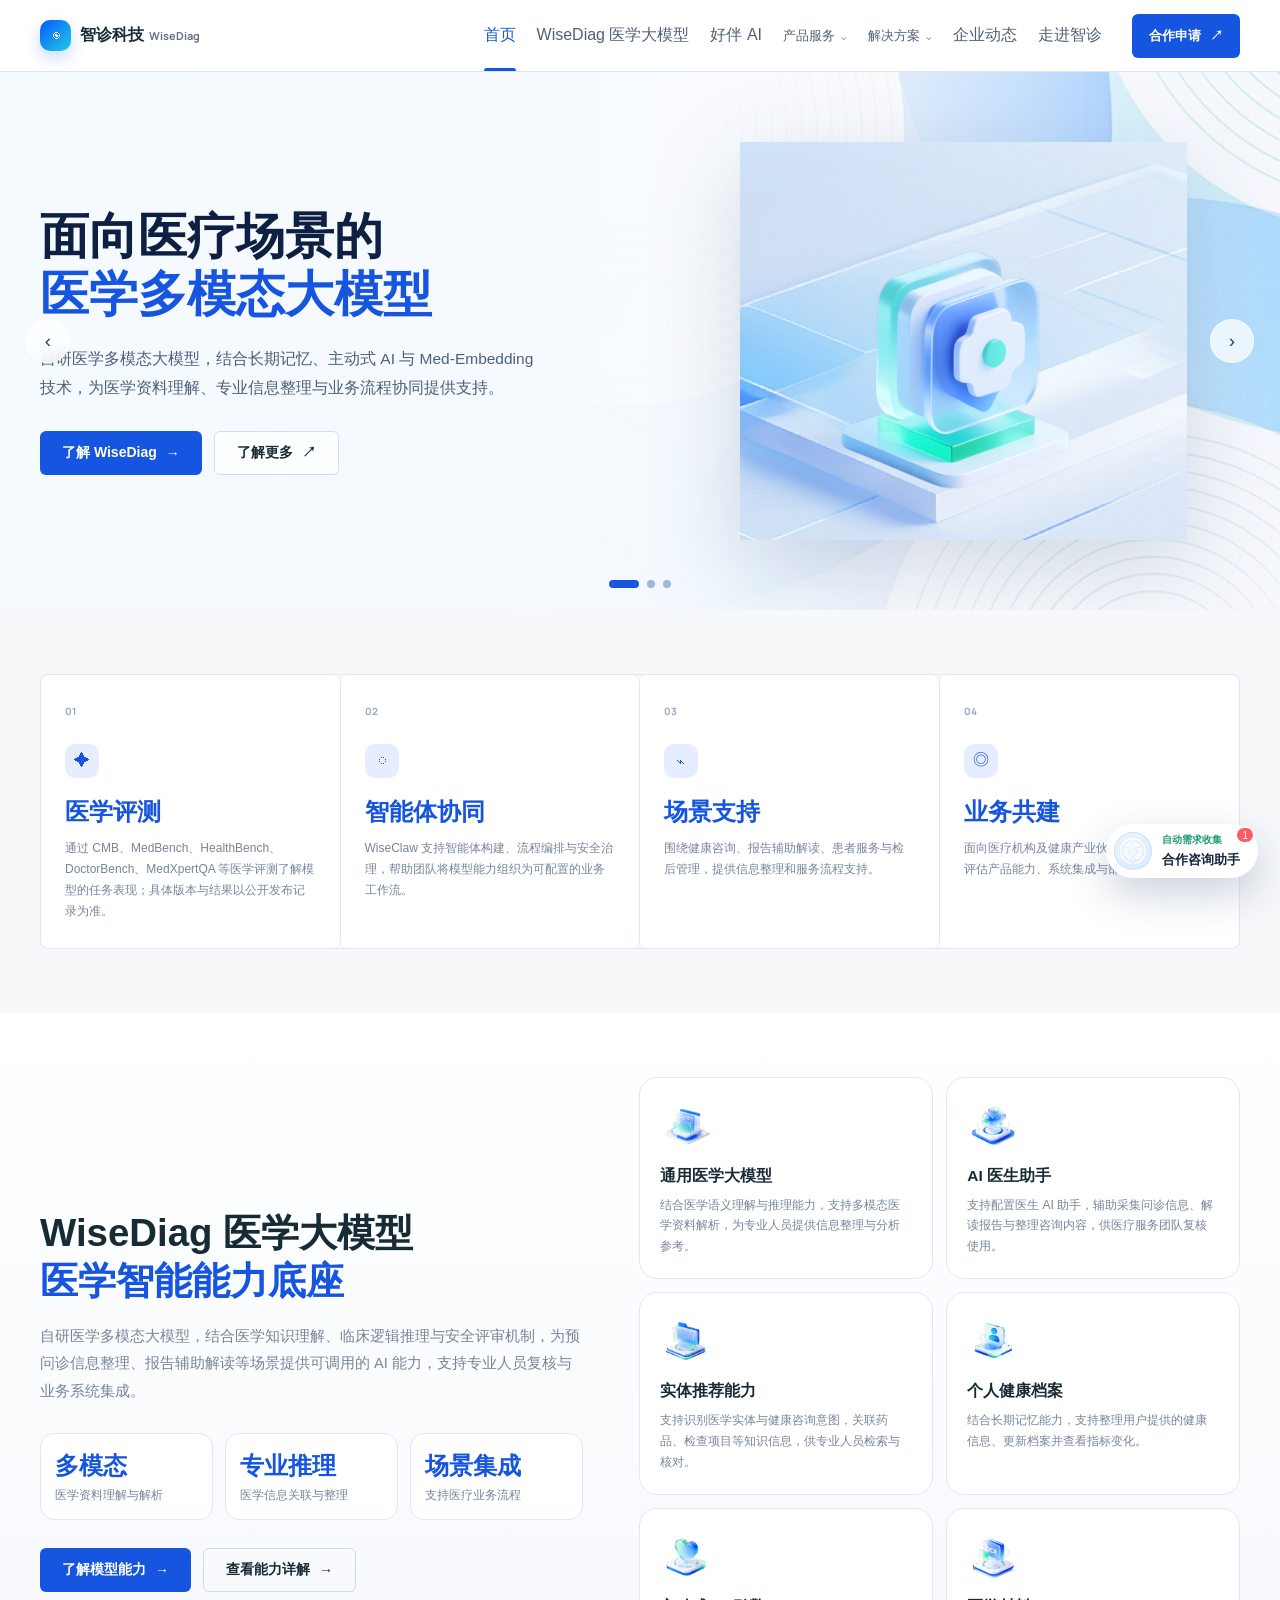
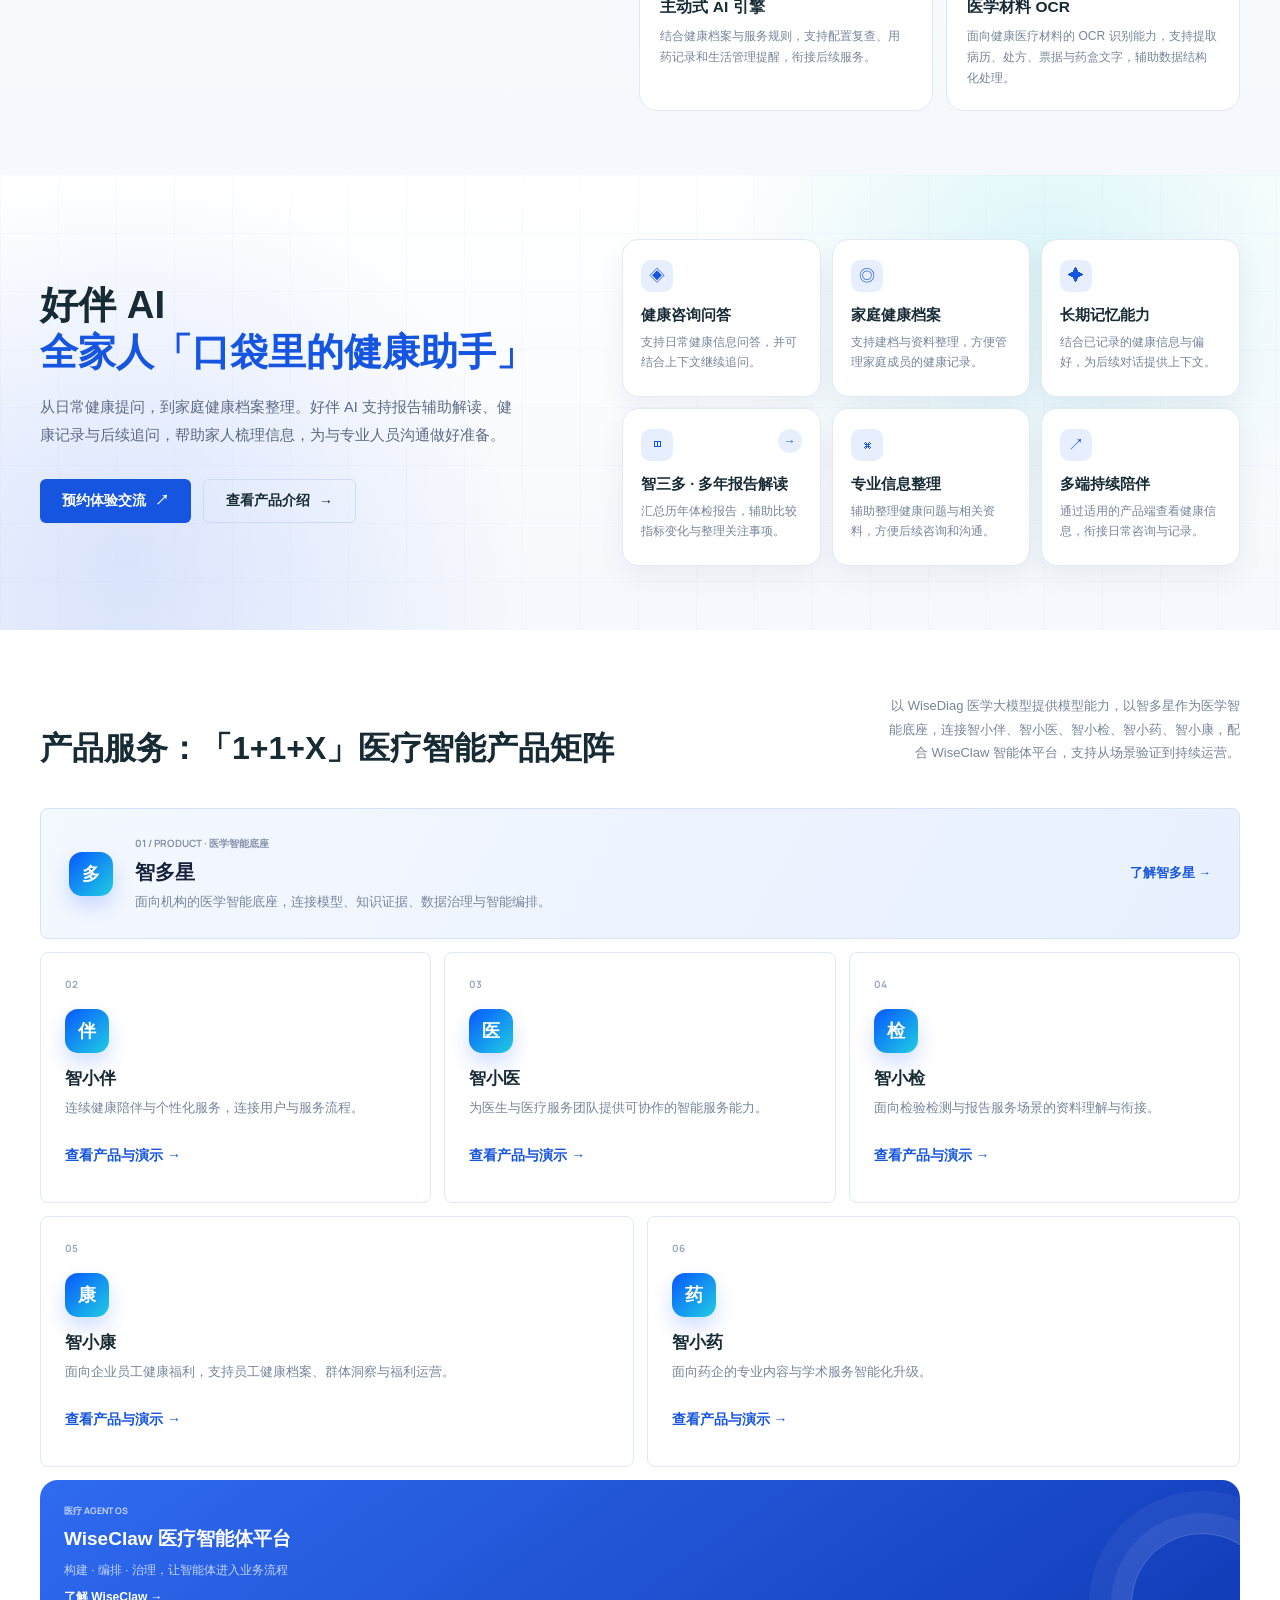
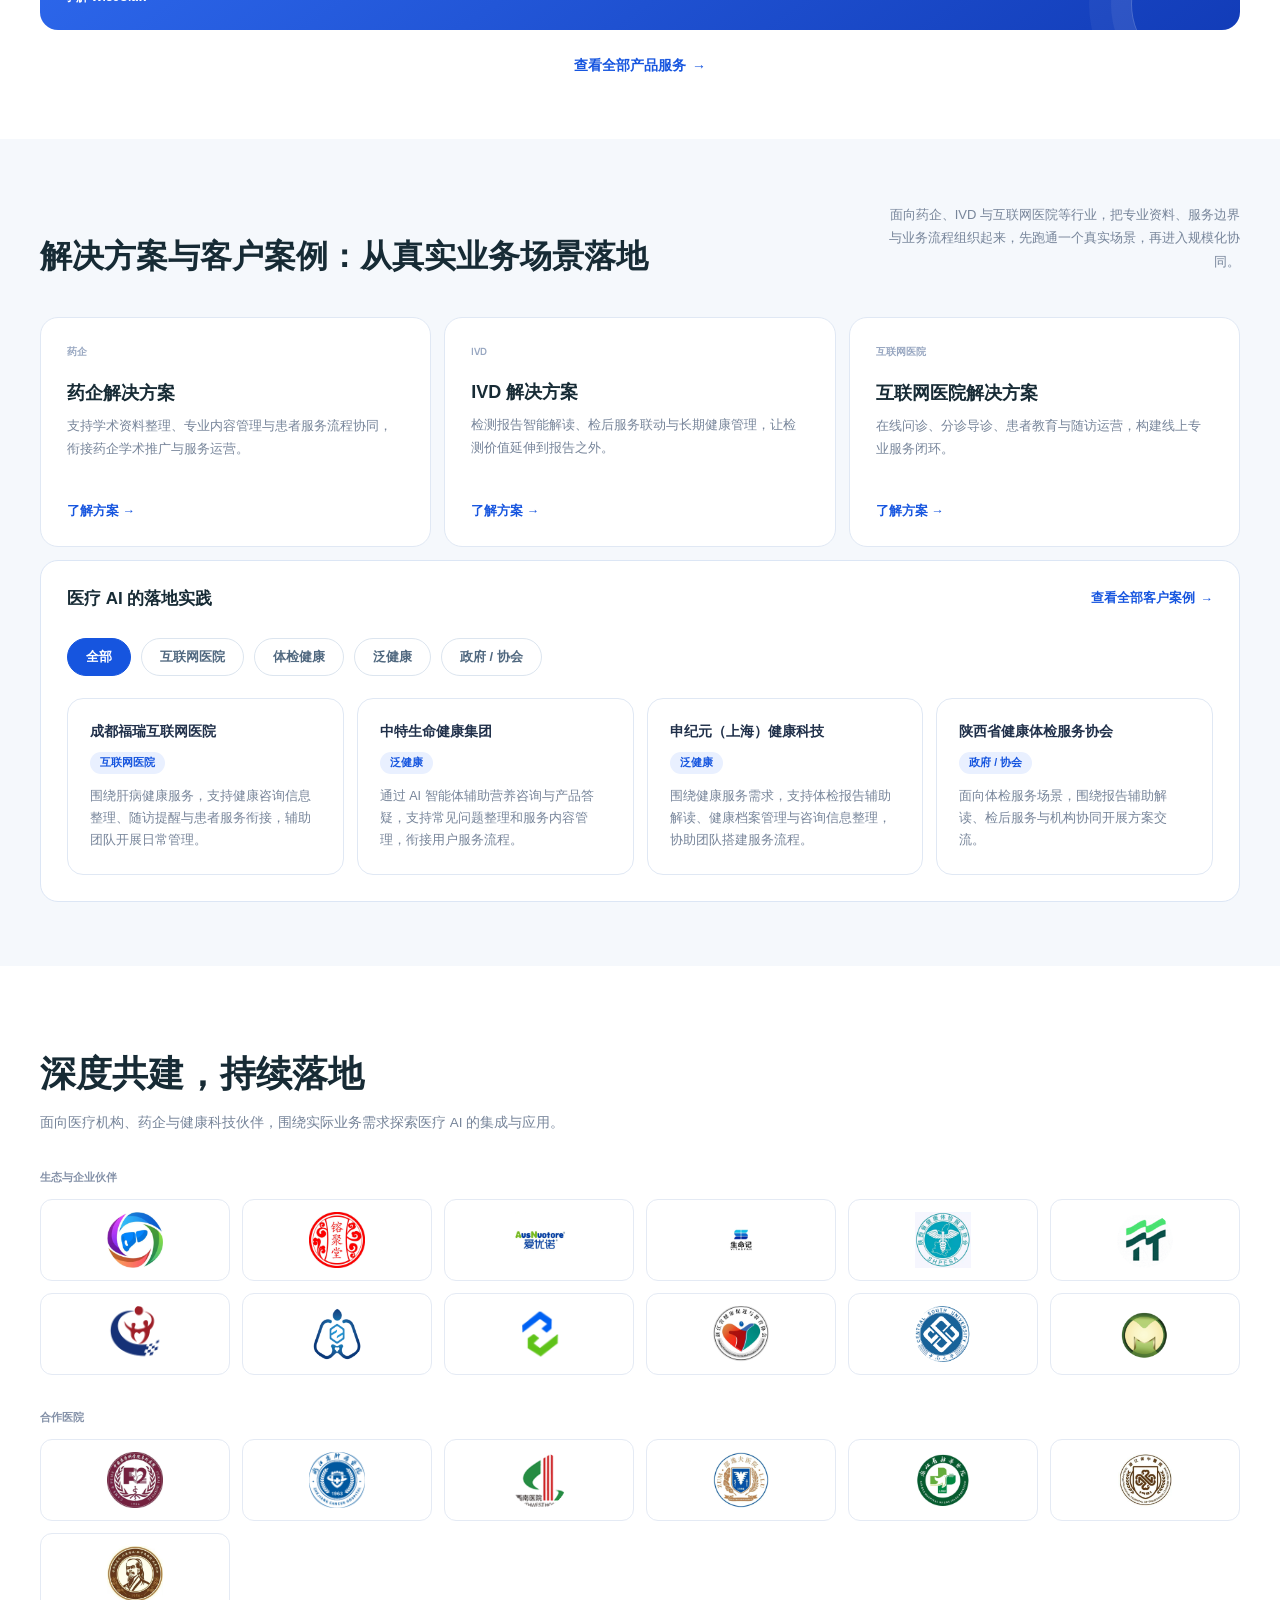
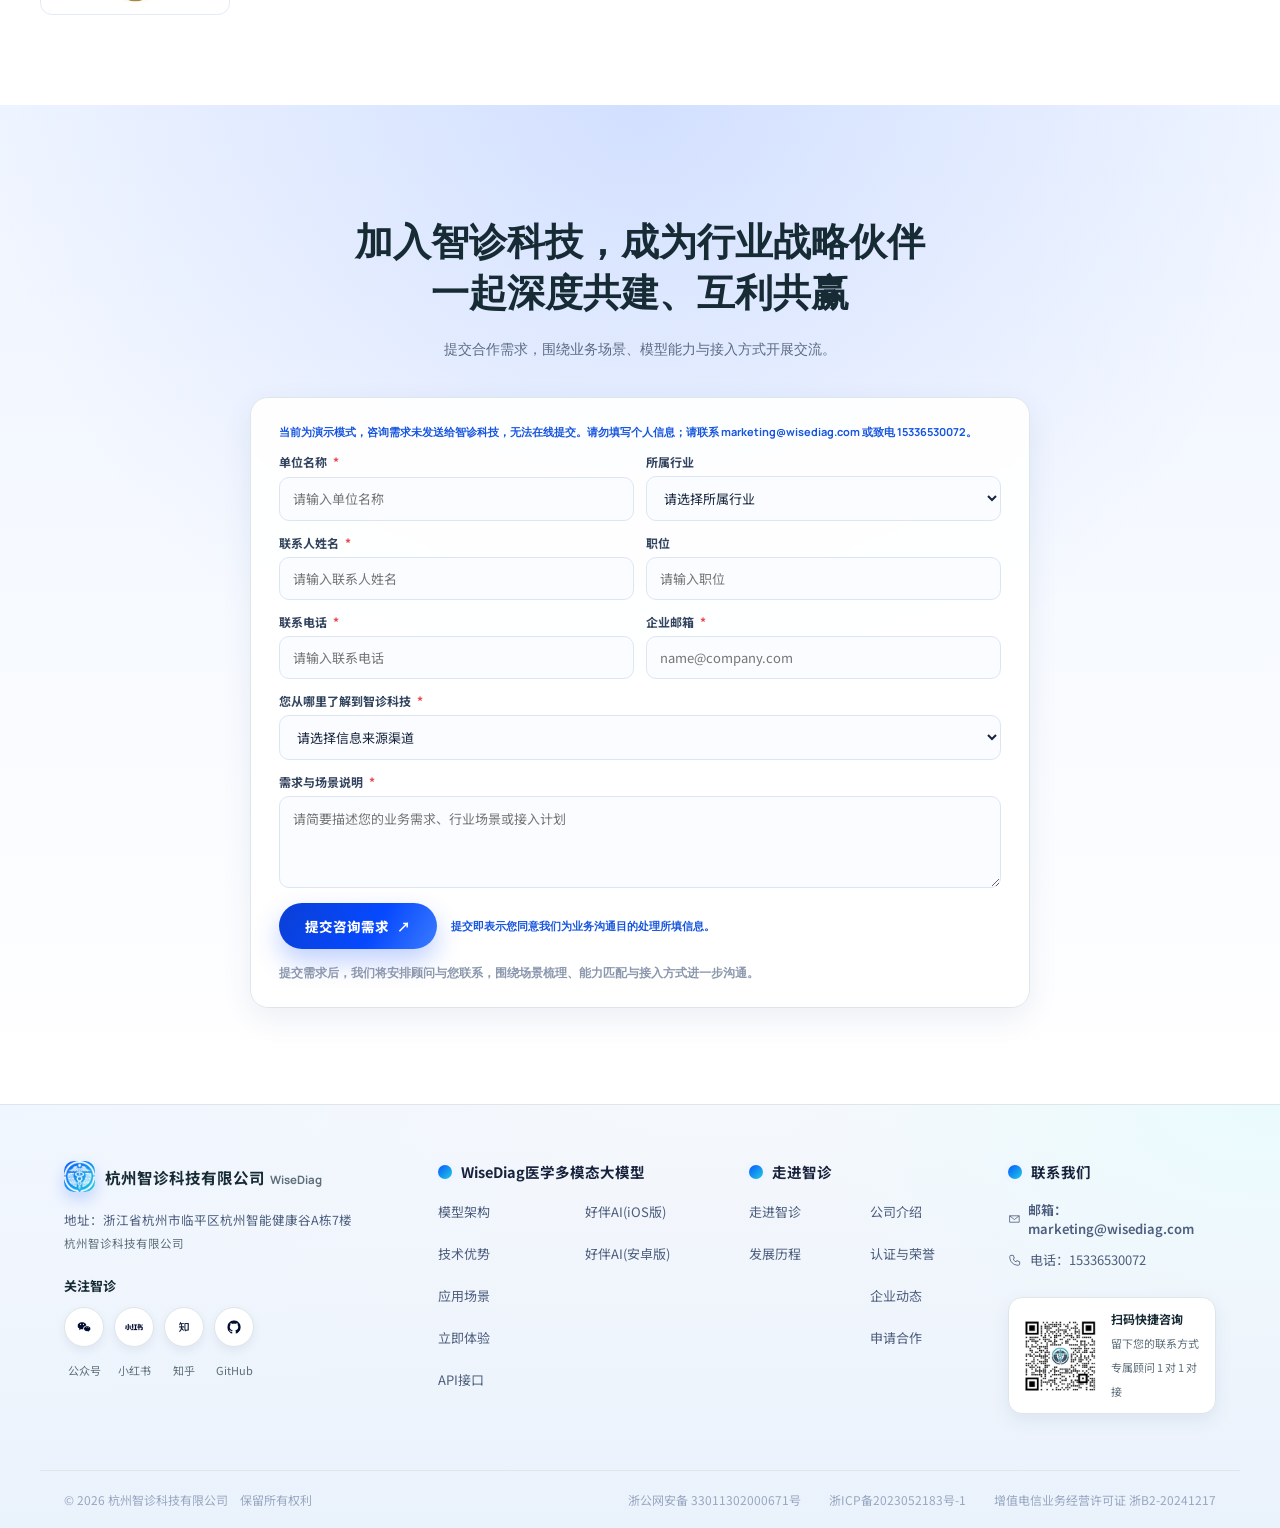
==== index.html @ 36752229 "智诊科技官网 · 菜单调整版 v2026.10.09" ====
<!DOCTYPE html>
<html lang="zh-CN" data-page-node-id="59DMaiJceOud6dFv0tfKWf" data-dm-ref="1" style=""><head data-page-node-id="9yo2tUqRzxB4OODL77stn8">
  <meta charset="utf-8" data-page-node-id="SChLghLE4v9BeB5cnimWhn">
  <meta name="viewport" content="width=device-width, initial-scale=1" data-page-node-id="kDRIF59fkTn36e5nS1JLAi">
  <link rel="icon" href="assets/footer/logo-wisediag.png" data-page-node-id="CQkNO2of1dbhZBPS3F8ZDU">
  <meta name="description" content="智诊科技 WiseDiag 以自研医学大模型为底座，提供好伴 AI、智多星、智小伴、智小医、智小检、智小药、智小康及 WiseClaw Agent OS，支持医疗机构、药企、检测与企业员工健康福利等场景。" data-page-node-id="Op0a42i69BieuGGFV7GpfP">
  <title>智诊科技 WiseDiag｜医疗 AI 服务生态</title>
  <link rel="preconnect" href="https://fonts.googleapis.com" data-page-node-id="vsTx9jmyplKLz7W5Rt0FLW">
  <link rel="preconnect" href="https://fonts.gstatic.com" crossorigin="" data-page-node-id="FLBfiiJ34bqfsF4Z3eehZq">
  <link href="https://fonts.googleapis.com/css2?family=Manrope:wght@500;600;700;800&amp;family=Noto+Sans+SC:wght@400;500;600;700;800&amp;display=swap" rel="stylesheet" data-page-node-id="rlCDm4pAmLq3PzCPtNqBk5">
  <link rel="stylesheet" href="styles.css" data-page-node-id="KUFYh85Fl1LzmVANL1f9wA">
  <link rel="stylesheet" href="home-hero.css" data-page-node-id="dbklCx5cS2kKevx1LREVrQ">
  <link rel="stylesheet" href="lead-form.css" data-page-node-id="FzH7l5GuFyAPiyKkPSCDhZ">
  <link rel="stylesheet" href="ai-advisor.css">
<style id="__dm_no_drag_style__">* { -webkit-user-drag: none !important; }</style><style id="__dm_bindable_badge_style__">[data-sp-bindable="database"]{outline:1px dashed #0088ff;outline-offset:2px;border-radius:4px;}[data-sp-bindable="database"] *{pointer-events:none !important;transition:none !important;animation:none !important;}[data-sp-bindable="database"]{transition:none !important;animation:none !important;}</style><link rel="stylesheet" href="refresh.css">
</head>
<body data-page-node-id="lkC8HHOb6mrbRKtqrtpyM4" style="position: relative;">
  <header class="site-header" data-page-node-id="UDwbLruDF1TtLgYsWe2Fkb">
    <nav class="shell nav" aria-label="主导航" data-page-node-id="jNsAsrAqSg02c5DIWxRWvA">
      <a class="brand" href="index.html" aria-label="智诊科技首页" data-page-node-id="H2AMaS5yA6opTtkl6LTiK5"><span class="brand-mark" data-page-node-id="BbjAojBWBp2BlsffDYF5DE">◉</span><span data-page-node-id="zHeCIKRVJIV7VD7JmhRsh2"><b data-page-node-id="bLAEqmmnPf5Jhy2FZBNwcj">智诊科技</b><small data-page-node-id="LwqDUhH2nfRVrLlCKnFSaP">WiseDiag</small></span></a>
      <button class="mobile-menu" type="button" aria-label="打开导航" data-page-node-id="woFaiRNTe2xxY7NAGaFHiw">☰</button>
      <div class="nav-links" data-page-node-id="0JsmTucZrgyiIr6QwwBiIC">
        <a class="active" href="index.html" data-page-node-id="Gl509eKry9uQpHrM7F5p8o">首页</a><a href="wisediag-model.html" data-page-node-id="tjt6I9M4dNfJEC23yz9llt">WiseDiag 医学大模型</a><a href="haoban-ai.html" data-page-node-id="LF7lRZQ38OXJ3DMnbkTCKZ">好伴 AI</a>
        <div class="products-menu" data-page-node-id="PZCsbcgexHW3UTSSm8y2rH">
          <button class="nav-trigger" type="button" aria-haspopup="true" data-page-node-id="lnmObMiFkKrHOBao9NEX1T">产品服务 <span data-page-node-id="GMdOm3b2wcDHzezjpZSJaI">⌄</span></button>
          <div class="mega-menu svc-panel" data-page-node-id="D8Lj5X5FlW75cqafTrJPGX">
            <div class="svc-head" data-page-node-id="FRKrRv7TqZTlqtHJibS86O"><div data-page-node-id="DWPfXbfWRhIVsCEjvGBdHm"><strong data-page-node-id="EWnF2GnMDvyu9KC1oEuHXL">产品服务</strong></div><p data-page-node-id="MlovrNULNoEu8sNDfF9Uck">智多星提供共享底座，支撑智小伴、智小医、智小检、智小药、智小康五个应用产品；WiseClaw 提供智能体平台能力，点击查看对应页面。</p></div>
            <div class="svc-grid" data-page-node-id="mLIFl55TuHA0nEkDEj1ym7">
              
              <a class="svc-card" href="product-services.html#care" data-page-node-id="Z7ItW1aQN4GrFSlBrLluZ6"><i data-page-node-id="8e0Je1oXYtpvsA4kq6qcMp">CARE</i><span class="svc-t" data-page-node-id="PCQ3n5iZFmtl8OknLNC1P9"><b data-page-node-id="uUSXraZan2Fxz3rmpidDGJ">智小伴</b><small data-page-node-id="06emQnYcNe8mRWCKpPXs18">Wise Care</small></span><em data-page-node-id="nvB5mDnZVVjN2Z4TJKw1j6"><span>医院</span><span>互联网医院</span><span>慢病管理中心</span><span>康养机构</span></em></a>
              <a class="svc-card" href="product-services.html#clinical" data-page-node-id="jqRWj1q9rh0USQRXUoH90C"><i data-page-node-id="Fbi14Q1yj2arYyrbrCCYg6">CLIN</i><span class="svc-t" data-page-node-id="LdDZlFMdZeyngA9SbDGGRW"><b data-page-node-id="qvzHL1tL4kBHVypuGSQGDs">智小医</b><small data-page-node-id="xtMDILIRoCr35dGcj2Fl8a">Wise Clinical</small></span><em data-page-node-id="RCxlMDgB8ahoFv8ddNZ13W"><span>公立医院</span><span>互联网医院</span><span>县域医共体</span><span>私立医疗</span></em></a>
              <a class="svc-card" href="product-services.html#diagnostics" data-page-node-id="d5LZS7wk82B5tEOKkHAGgI"><i data-page-node-id="VLpIZoW0P0kCWCoiX1ER2A">DX</i><span class="svc-t" data-page-node-id="lG0MKdajV8zOLVIAy0DMIC"><b data-page-node-id="K0NMPFs42havUgk9c7Idjr">智小检</b><small data-page-node-id="FDHSNYPe8uVlfSHgjeLl36">Wise Diagnostics</small></span><em data-page-node-id="mMCExs4TcdNd6m1zZH49yP"><span>IVD 与检验</span><span>体检中心</span><span>医院检验科</span><span>第三方医检</span></em></a>
              <a class="svc-card span-half" href="product-services.html#pharma" data-page-node-id="05oxXJCBMmGF1Cwht7Xja1"><i data-page-node-id="DzQPcAiydtSTR4DLwxUZb9">RX</i><span class="svc-t" data-page-node-id="92LKBWIsWr7CJsOGXiZDNB"><b data-page-node-id="KjniBkDBAeLxDHFLFddDiI">智小药</b><small data-page-node-id="cLih7aS973qCeLQkrr9qlO">Wise Pharma</small></span><em data-page-node-id="lBFHjAsCXJNM694cYW2tKE"><span>药企</span><span>医疗器械</span><span>医药流通</span><span>临床研究</span></em></a>
              <a class="svc-card span-half" href="product-services.html#workforce" data-page-node-id="QYqadIUcfgtz4tVASGKkWL"><i data-page-node-id="XGsDeIp4eoDuG82TkGgasP">WF</i><span class="svc-t" data-page-node-id="Ex2UAzpW1g9CHXrsJZgxap"><b data-page-node-id="vnBWVbhKWT2AHPtnz26bKe">智小康</b><small data-page-node-id="oDlnoClIzOxtOnvhwbnGKD">Wise Workforce</small></span><em data-page-node-id="OCCqvOfnyzH6bBPfvahK8F"><span>大型企业</span><span>健康险</span><span>体检中心</span><span>职业健康</span></em></a>
              <a class="svc-card wide" href="product-services.html#wiseclaw" data-page-node-id="DE6I82HSfvfCZn52jm0jcv"><i data-page-node-id="7FBdsxa9IrqTnWs6t33Ka6">CLAW</i><span class="svc-t" data-page-node-id="cuNdhrPH7fTnJ3I85MtGoe"><b data-page-node-id="TBnVG0vZGK0Av3wWFVODv3">WiseClaw</b><small data-page-node-id="QXj1sTKxfYrB0rxbCB75B8">Agent OS</small></span><em data-page-node-id="Rr4brlHcD8OD7RuOjiAAzH"><span data-page-node-id="oaukIdxzCMVkdKCXCWC9T8">智能体构建</span><span data-page-node-id="tBWbzmspVbwoXtTrGH4uGo">流程编排</span><span data-page-node-id="UPLBhP9NVNfDhj7JGN4oDT">安全治理</span><span data-page-node-id="Qznln7FPrRjRHlvLVsRJz9">快速接入</span></em></a>
<a class="svc-card wide" href="product-services.html#foundation" data-page-node-id="A3XNLdVDc4v53gITKXcAQM"><i data-page-node-id="OIT7cGmA1zByd5mPcDIZwX">BASE</i><span class="svc-t" data-page-node-id="VgC2EFj4aY40GwT5jblN3q"><b data-page-node-id="bi2Ov2O0A6xjlhlsjy1rpF">智多星</b><small data-page-node-id="O8zzs4Cg05ntsrvbha6n93">Wise Foundation</small></span><em data-page-node-id="6H4jH2ptGrpvaWRBkEuL2E"><span data-page-node-id="lXPZkuRd1lOptzdDgkMKde">医学智能底座</span><span data-page-node-id="kYE3983PjM3kgNJOWwZ8pm">知识证据</span><span data-page-node-id="FEpwh78FzBovQe4fEhhMAS">数据治理</span><span data-page-node-id="tsv2XL0CfmYR3XtGdTuijI">智能编排</span></em></a>
              
            </div>
          </div>
        </div>
        <div class="products-menu solutions-menu" data-page-node-id="5gB3z60irHtTsJc2AuCqtV">
          <button class="nav-trigger" type="button" aria-haspopup="true" data-page-node-id="uMrKVWyE7dfocYfw0plCDK">解决方案 <span data-page-node-id="gP4iS0yFe8lGLlHPy8WDqF">⌄</span></button>
          <div class="mega-menu solution-mega" data-page-node-id="MmKGCzYmfpiZBDhr5EFa1S">
            <div class="mega-intro" data-page-node-id="FAgkX69iwFiWIRm3EPapAf"><div data-page-node-id="1VMgyDuJy0HZxcbIaa5lt2"><span data-page-node-id="IJhRPPUQKEhgfi8kQuhWze">行业解决方案</span><strong data-page-node-id="QPuV6cW0kmFkzW6hCc8zSY">解决方案</strong></div><p data-page-node-id="DGl8xIOV7dXclmxFIGG5ee">让医疗 AI 能力融入真实业务流程。</p></div>
            <div class="mega-body solution-body" data-page-node-id="kV4srJ4QM0VBIDEnyitBw6">
              <section class="product-matrix" data-page-node-id="D2bPhwhCp63rdGHsqTXNQk">
                <p data-page-node-id="igNdGisjvNG5QSc8YNxO28">行业解决方案</p>
                <div class="product-grid solution-grid" data-page-node-id="QifwelUvtzRzt41uYqGDEa">
                  <a href="solution-pharma.html" data-page-node-id="BP6BlWwITdgk3WQTVgJBMH"><b data-page-node-id="WvzVjD45AlLbzM2AWen2Jv">药企</b><small data-page-node-id="npACB5NPRGpe0kousdDRLy">学术推广 · 患者管理 · 临床研究</small></a>
                  <a href="solution-ivd.html" data-page-node-id="9CbEvjFxQS2pnX4xBj0Abz"><b data-page-node-id="fDaBFj18HkDSFuTNGudBgG">IVD 体外诊断</b><small data-page-node-id="QjAgXOezxC6Ya43kGPtgJo">报告解读 · 检后服务</small></a>
                  <a href="solution-internet-hospital.html" data-page-node-id="mEOYNUs58ipZ3RrjyXu7fs"><b data-page-node-id="Fs4bvQSM3zqs9X4vvoR1B3">互联网医院</b><small data-page-node-id="Vs7MBY3e2ixDVv5KnGG9LW">在线问诊 · 随访运营</small></a>
                  <a href="solutions.html#cases" data-page-node-id="wVlQbnNuQrISPfMWWPgeYg"><b data-page-node-id="4QeFW957pCBYgJtqZuLnu8">体检中心</b><small data-page-node-id="UxKVZr33pFVggvxDkxXatK">团检报告深度解读</small></a>
                  <a href="solutions.html#cases" data-page-node-id="DFQ9n3ESj8kkMVZEQUWTkU"><b data-page-node-id="leLaP9cllFtWefhLOdY3Ig">药房 / 医药流通</b><small data-page-node-id="gC6DmOXAba5aaPEV5ZlDbJ">店员助手 · 用药指导</small></a>
                  <a href="solutions.html#cases" data-page-node-id="NuHq8GAht8Emz2B1APYygH"><b data-page-node-id="C43h8xIVSFHBbuiLYXbw95">商业健康保险</b><small data-page-node-id="uktvF5gYRqAxqEy0mk7IJ8">核保理赔 · 健管服务</small></a>
                  <a href="solutions.html#cases" data-page-node-id="1Z0LMGkYD1aJuxcCcAVQqL"><b data-page-node-id="KH0ap6FsaqKsr2i4fETwWj">医美机构</b><small data-page-node-id="ZlK35iKQQygzgNfStEYT5V">术前咨询 · 术后随访</small></a>
                  <a href="solutions.html#cases" data-page-node-id="keOz4rdHBKpbjRnzvVDMmW"><b data-page-node-id="FjP48OZOfQYOHMhExcLXEJ">中医养生</b><small data-page-node-id="QoS7EnVpaxyoZWmeyhABIl">体质辨识 · 调养建议</small></a>
                  <a href="solutions.html#cases" data-page-node-id="8w5PnBrsB4mZWF5U8FTmQC"><b data-page-node-id="gbPIUEjEjBjs3pzzDPdzHG">营养保健品</b><small data-page-node-id="CBUgiXfgas7fggwWTvsZSx">营养咨询 · 复购运营</small></a>
                  <a href="solutions.html#cases" data-page-node-id="iGxAqm4L6M6opv1aUDPZbC"><b data-page-node-id="KszioqxMp4bBMUFU27HkOk">模算智一体机</b><small data-page-node-id="rxMkgnyJYiM6CHjeEm6bA8">软硬一体本地部署</small></a>
                </div>
                <p class="matrix-note" data-page-node-id="qs5fxKVTOoBg44dS9cvEvu">未覆盖的场景可通过 WiseClaw 智能体平台共创搭建</p>
              </section>
            </div>
          </div>
        </div>
        <a href="enterprise-news.html" data-page-node-id="D4R2YpEBhTtNvhjQdYhBOK">企业动态</a><a href="about.html" data-page-node-id="JxJqR43Qsp8y0i2nzCQC0x">走进智诊</a>
      </div>
      <a class="nav-cta" href="#contact" data-page-node-id="wg2NbGWFWC0JpXE9tsgaHX" data-lead="合作申请">合作申请 <span data-page-node-id="gh5MIFzkBYWX6KDfAmDbk5">↗</span></a>
    </nav>
  </header>

  <main id="top" data-page-node-id="JVk1OgPMFi6rE3wPHM3P6x">
    <section class="hero-carousel" aria-label="首页轮播" data-page-node-id="IyzNgQ8DjruVggDtXApFDx">
      <div class="hc-slide active" data-page-node-id="UyuT3QE8vRXBbEyDhDuuwE">
        <div class="hc-bg" style="background-image:url('assets/banner/bg-blue-wide.png')" data-page-node-id="XDHD5nnh9BmGLHnIHcaHfF"></div>
        <div class="shell hc-inner" data-page-node-id="DOFsHHKGxczMSe5GL6eLoK">
          <div class="hc-copy" data-page-node-id="wkNhbq5qTlirift0sY920d">
            
            <h1 data-page-node-id="xdDcRUuIyzEvYpftfVAwpD">面向医疗场景的<br data-page-node-id="wUH5hB5wBLWIVKI6sC9eFC"><em data-page-node-id="cHUJuGdhE2qybGCOhtQRX1">医学多模态大模型</em></h1>
            <p class="hc-lede" data-page-node-id="crRowQoaBuT6q8lM7rprF9">自研医学多模态大模型，结合长期记忆、主动式 AI 与 Med-Embedding 技术，为医学资料理解、专业信息整理与业务流程协同提供支持。</p>
            <div class="hc-actions" data-page-node-id="xnMrXJkEiTqU1nubxqDAYJ"><a class="button primary" href="wisediag-model.html" data-page-node-id="bVKy6kULCJeyCBQEZXBWNN">了解 WiseDiag <span data-page-node-id="kgoNFr5u2MjJtvCyl1Cmbp">→</span></a><a class="button secondary" href="#contact" data-page-node-id="aJlieODKrWfyQ1wWH9zwvz">了解更多 <span data-page-node-id="lCS3nsjBtYitYhrJHlcGSp">↗</span></a></div>
            
          </div>
          <div class="hc-visual" data-page-node-id="FuxAPkRUwjh7h4qwZzASZm"><img src="assets/banner/tech-cube.png" alt="WiseDiag 医学大模型" loading="eager" data-page-node-id="3BuaXscZm4fDkCvMHoOZMS"></div>
        </div>
      </div>
      <div class="hc-slide" data-page-node-id="X3yGS7HU0Lruq0IJmHfqkM">
        <div class="hc-bg" style="background-image:url('assets/banner/bg-blue-soft.png')" data-page-node-id="qeryJkZGzzFdy2CSIr9P9C"></div>
        <div class="shell hc-inner" data-page-node-id="AutgAtMBiFMytDemNlodQZ">
          <div class="hc-copy" data-page-node-id="iYXnHUJT3Vf9FncIJ9Wpyy">
            
            <h1 data-page-node-id="HbZGnj8BRDyryftDcBE8Mo">陪伴家庭日常的<br data-page-node-id="AHsCvwiRmrYOIy4sPA4maz"><em data-page-node-id="QJGaEClDBzDSNJUZTggpPf">健康 AI 伙伴</em></h1>
            <p class="hc-lede" data-page-node-id="RG4OqSLe8rXWS8lbVnliwL">支持健康咨询、家庭健康档案、长期记忆与拍照辅助解读，帮助家人整理健康资料，让日常咨询与健康记录相互衔接。</p>
            
          </div>
          <div class="hc-visual" data-page-node-id="yl8JWINqGgy3Cu0R13W0OP"><img src="assets/banner/haoban-mascot.png" alt="好伴 AI 智能健康管家" loading="lazy" data-page-node-id="kQArVnzQlptRctfnjYIYGk"></div>
        </div>
      </div>
      
      <div class="hc-slide" data-page-node-id="Di9h7pzKqifRthR49qhBEo">
        <div class="hc-bg" style="background-image:url('assets/banner/bg-blue-panel.png')" data-page-node-id="ixEjCldIT4QsszHSI0HcPk"></div>
        <div class="shell hc-inner" data-page-node-id="i3W9xNdWBTA3R0PCocX4aW">
          <div class="hc-copy" data-page-node-id="xfZo6DZMyRwaRyT8kvFEZj">
            
            <h1 data-page-node-id="zABfomHpeIN1k0i9Lhwjq4" style="">从医疗智能底座，<br data-page-node-id="1njBvawbnMixm0UUwHv5mF"><em data-page-node-id="kk6Hcd9MAlcb0EhssFfghf">到行业真实场景</em></h1>
            <p class="hc-lede" data-page-node-id="s0pzECgUvHiFjlBM4rIRRh">围绕机构业务构建智多星、智小伴、智小医、智小检、智小药、智小康六个产品，并通过 WiseClaw 智能体平台，支持药企、IVD、互联网医院及企业员工健康福利等场景的集成与运营。</p>
            <div class="hc-actions" data-page-node-id="6BheztKrUUWdA5HzIQnY1N"><a class="button primary" href="product-services.html" data-page-node-id="QWUAw3NnBrhDqmM0CfkrUy">查看产品服务 <span data-page-node-id="AGQMLg8D1uwee1fiiwhfgt">→</span></a><a class="button secondary" href="solutions.html" data-page-node-id="DrKPn5cqzx9JbwD9PvbagB">查看解决方案 <span data-page-node-id="Fg9iqozDRuYZV7y5bvT3u8">→</span></a></div>
            
          </div>
          <div class="hc-visual" data-page-node-id="vQdqJ9pr6LmTdaSnNkwdXd"><img src="assets/banner/health-chat.png" alt="医疗智能产品体系" loading="lazy" data-page-node-id="Jy7cP4OBFs394o2RlemHWQ"></div>
        </div>
      </div><button class="hc-arrow prev" type="button" aria-label="上一张" data-page-node-id="Wpr7XLBwfLfoOjWYk9bjTa">‹</button>
      <button class="hc-arrow next" type="button" aria-label="下一张" data-page-node-id="rdKSFa2f22VYTOFnwToqGF">›</button>
      <div class="hc-dots" role="tablist" aria-label="轮播指示器" data-page-node-id="MkBBKeUYhS0j48fdJVDqfU"></div>
    </section>

    <section class="trust-band" data-page-node-id="vyHZHI1bMCuUCMmciV7LD9">
      <div class="shell" data-page-node-id="tZB1c7Oh1i3fs9WfF5pXA6">
        
        <div class="trust-grid" data-page-node-id="E7zLq2zbKw4xkuwBingMHe">
          <article data-page-node-id="K6ETGbXEU3jkaBZoVHgfDm"><span data-page-node-id="Fa6d1EBxOZh7IG9ZF8VERw">01</span><i data-page-node-id="fMKIkhiEFCcIGYjQYuA4Ai">✦</i><h3 data-page-node-id="ZzEaIQ25jWFHTDISX29KGq" style="">医学评测</h3><p data-page-node-id="gHJw82RqxaLTF6waRAp7H7">通过 CMB、MedBench、HealthBench、DoctorBench、MedXpertQA 等医学评测了解模型的任务表现；具体版本与结果以公开发布记录为准。</p></article>
          <article data-page-node-id="0nlYTm2WuanyQftQQxyv4Q"><span data-page-node-id="IokqHeBl5lIV82Y5g5yHJA">02</span><i data-page-node-id="08oRLFMzG0mdHj9SiMO7hx">◌</i><h3 data-page-node-id="AcHLE4B7GIisYwBiPigKuI">智能体协同</h3><p data-page-node-id="232uncZredPYvJJW71TC0U">WiseClaw 支持智能体构建、流程编排与安全治理，帮助团队将模型能力组织为可配置的业务工作流。</p></article>
          <article data-page-node-id="HkkaQgcePAqYYZk7Znqt8X"><span data-page-node-id="dV0ckpCVQgWTVr8aUt2JHj">03</span><i data-page-node-id="S03E5eDZ7X4vBo90jtlelC">⌁</i><h3 data-page-node-id="7DOjXxyT6m2nAwLZfMnZhp">场景支持</h3><p data-page-node-id="AlmzUnQJRpFTEQaAlCnItb" style="">围绕健康咨询、报告辅助解读、患者服务与检后管理，提供信息整理和服务流程支持。</p></article>
          <article data-page-node-id="HfQGaWQFbgrZ8LRFXCOq3Y"><span data-page-node-id="v5Y8utFqvXYYLmuhH2nEPZ">04</span><i data-page-node-id="tbuZ8za2iuGKNIlQGNUtuw">◎</i><h3 data-page-node-id="evLzzwsHbg3OtUYf0EMQl2">业务共建</h3><p data-page-node-id="cblwJWsPttJ0FYfEAtOsBh" style="white-space: pre-wrap;">面向医疗机构及健康产业伙伴，结合业务需求评估产品能力、系统集成与部署方式。</p></article>
        </div>
      </div>
    </section>

    <!-- WiseDiag 医学大模型 摘要 -->
    <section class="section model-section" id="model" data-page-node-id="tSZtFVo5Ra3xasdbbm0kMX">
      <div class="shell model-layout" data-page-node-id="HZohkfp5FMtJMda0TxJ7Cv">
        <div class="model-copy" data-page-node-id="0uTuuEY9ZA1hH8eswz9aTV">
          
          <h2 data-page-node-id="EoH316TenrYqknv4YKL9iL">WiseDiag 医学大模型<br data-page-node-id="hnIjLSqbzHjXKW0NqKXmFd"><em data-page-node-id="eN7CZjqyNCByIOAi8yyiBg" style="white-space: pre-wrap; cursor: text;">医学智能能力底座</em></h2>
          <p data-page-node-id="t03CHX6hICWJrzEACjVaPR">自研医学多模态大模型，结合医学知识理解、临床逻辑推理与安全评审机制，为预问诊信息整理、报告辅助解读等场景提供可调用的 AI 能力，支持专业人员复核与业务系统集成。</p>
          <div class="model-stats" data-page-node-id="c0WhrBsYldEY8dr0Rc302G">
            <div data-page-node-id="LK9jnHTgVgYym2OMkZpAL4"><b data-page-node-id="9uIiHfZ0uymZxadDOJnQBo" style="">多模态</b><span data-page-node-id="L9XzqRXkNjEvirheTkmvBb">医学资料理解与解析</span></div>
            
            <div data-page-node-id="OmAIb0Cpo2jzK6ruUYd1rS"><b data-page-node-id="Z2rLlygwLAL4JJN4tFdJtx" style="">专业推理</b><span data-page-node-id="HqopXSZYXfiLQ6ISEDhPAE" style="">医学信息关联与整理</span></div><div data-page-node-id="z8LU8x7tRXGiUhIdV1HWVR"><b data-page-node-id="51AziA4SGsA7gPSZziYpOf">场景集成</b><span data-page-node-id="b6BGy5LnQuNxoDwCBH0HDX">支持医疗业务流程</span></div>
          </div>
          <div class="model-actions" data-page-node-id="VRA454GvL3M4tVO74SDgec"><a class="button primary" href="wisediag-model.html" data-page-node-id="JbySPGHVCcUUnpjJ9XtMtS">了解模型能力 <span data-page-node-id="t6b99Wmk3ikNAEtabRQaAW">→</span></a><a class="button secondary" href="wisediag-model.html#capability" data-page-node-id="r7THgqNhxhLGetuFgH8nEC">查看能力详解 <span data-page-node-id="d7WC7MBDiSiAUPSTkYEmOr">→</span></a></div>
        </div>
        <div class="eco-grid" data-page-node-id="xNoT6F7aciHIGjIIpZ2SW9">
          <article class="eco-card" data-page-node-id="TJFLb6nKDJjmhVbmN5y8tJ"><img src="assets/icons/icon-doc.png" alt="" data-page-node-id="k683s5Yvk777o7XOLWRXqZ"><h3 data-page-node-id="1QNdVMjlpPPQVNNSVrfVWZ">通用医学大模型</h3><p data-page-node-id="zOLGHJ39wjDz5ZHIa4BqXW">结合医学语义理解与推理能力，支持多模态医学资料解析，为专业人员提供信息整理与分析参考。</p></article>
          <article class="eco-card" data-page-node-id="nBZYuOUuXoJoyYkxv9CPCl"><img src="assets/icons/icon-assistant.png" alt="" data-page-node-id="paqJcW6S6vV0bCe9fAFEa5"><h3 data-page-node-id="61oV4u8UWwmnllP2UIdk86">AI 医生助手</h3><p data-page-node-id="molFOnOGUMIgVNiFEP29ge">支持配置医生 AI 助手，辅助采集问诊信息、解读报告与整理咨询内容，供医疗服务团队复核使用。</p></article>
          <article class="eco-card" data-page-node-id="5Fp3E4By6Tz8yxgm2Mdiwh"><img src="assets/icons/icon-folder.png" alt="" data-page-node-id="1KsnsJZzG5A7w8fB1BILDU"><h3 data-page-node-id="KK5Nowo9NAZ91ar0GDXvza">实体推荐能力</h3><p data-page-node-id="fULdhHjEF1iSlDdgFd1KaX">支持识别医学实体与健康咨询意图，关联药品、检查项目等知识信息，供专业人员检索与核对。</p></article>
          <article class="eco-card" data-page-node-id="9g0ZaifAl2BXQLF4xFGXfe"><img src="assets/icons/icon-user.png" alt="" data-page-node-id="evFoXacYxm0udGdvNzTGL6"><h3 data-page-node-id="T3FQXMbEel3EOtoSJXLpxv">个人健康档案</h3><p data-page-node-id="wQxHbAYLzp9ZabuvUx20sk">结合长期记忆能力，支持整理用户提供的健康信息、更新档案并查看指标变化。</p></article>
          <article class="eco-card" data-page-node-id="Z2bHl0lZiRaYCu1ePEmPph"><img src="assets/icons/icon-heart.png" alt="" data-page-node-id="0CG7m3OriVerSuvNKEWdDP"><h3 data-page-node-id="cvBqpJoVGwQEtBMFkB3Y47">主动式 AI 引擎</h3><p data-page-node-id="ttuqXGknmxEkNr3sk9xOI1">结合健康档案与服务规则，支持配置复查、用药记录和生活管理提醒，衔接后续服务。</p></article>
          <article class="eco-card" data-page-node-id="hE7gRbWMXcQTW9NfQyZk1V"><img src="assets/icons/icon-ocr.png" alt="" data-page-node-id="vxqIGH4PUzgx7k4PML7lka"><h3 data-page-node-id="kR8sLnVPoTdB3XfJmCuA2W">医学材料 OCR</h3><p data-page-node-id="yJ4tGnLWsRfE8CqXvBhN6D">面向健康医疗材料的 OCR 识别能力，支持提取病历、处方、票据与药盒文字，辅助数据结构化处理。</p></article>
        </div>
      </div>
    </section>

    <!-- 好伴 AI 摘要（C端） -->
    <section class="haoban-section" id="haoban" data-page-node-id="lLXwqu3dYq0cRChbjDDOVx">
      <div class="shell haoban-layout" data-page-node-id="qTPnGTF74NiSHzLGMYddP2">
        <div class="haoban-copy" data-page-node-id="qeEYHnpj9tiz0RxkHQBJnY">
          <h2 data-page-node-id="BbYAGqDpjbBkVV1HDNzcSa">好伴 AI<br data-page-node-id="EbKOmeQD2esDZ7iTxJcEcy"><em data-page-node-id="BGetcuJO1sM6SptMFNzaMs">全家人「口袋里的健康助手」</em></h2>
          <p data-page-node-id="qT6lpkdlp97GIwHJdiwqs2">从日常健康提问，到家庭健康档案整理。好伴 AI 支持报告辅助解读、健康记录与后续追问，帮助家人梳理信息，为与专业人员沟通做好准备。</p>
          <div class="haoban-actions" data-page-node-id="VG5BiJ7KM9YsZCWUd6UrhW"><a class="button primary" href="#contact" data-page-node-id="wbIl6tcDiEVt0Pu9EgdBlc">预约体验交流 <span data-page-node-id="T8T1CxABTyWldBs4ksnfP1">↗</span></a><a class="button secondary" href="haoban-ai.html" data-page-node-id="hAQ4T6ATcPdbOGRPqHQJwr">查看产品介绍 <span data-page-node-id="dCCvnGnGBwRd40YPx2rpP9">→</span></a></div>
          
        </div>
        <div class="haoban-grid" data-page-node-id="vZX6wy3vr2n6R5RAm47mXc">
          <article data-page-node-id="bLs2ztRtBQLBOTqmpI8nhB"><i data-page-node-id="jeSTS9pe211pUKgGrrrDlj">◈</i><h3 data-page-node-id="Q5YGjLBKSu42B4i3UCdha7">健康咨询问答</h3><p data-page-node-id="BmRWld7jgBXfpZBsAQwPA6">支持日常健康信息问答，并可结合上下文继续追问。</p></article>
          <article data-page-node-id="b8yHGB3vkQsbxSCAJfkCBL"><i data-page-node-id="uTDyEuOxsE2JfrSIAMpgE7">◎</i><h3 data-page-node-id="uwE00AUwjG4cs4YUcDdufs">家庭健康档案</h3><p data-page-node-id="F376FwaMIHrGqln0yhVhA6">支持建档与资料整理，方便管理家庭成员的健康记录。</p></article>
          <article data-page-node-id="nIsaTbFAB8OonEz0zadBUB"><i data-page-node-id="ebY0EKvBke1T4PGuXubIG5">✦</i><h3 data-page-node-id="wsJxwP0E8wTXXh0VoQBIrz">长期记忆能力</h3><p data-page-node-id="CqwqNcOMW5yL7mHFm97t5W">结合已记录的健康信息与偏好，为后续对话提供上下文。</p></article>
          <a class="zsd-card" href="haoban-ai.html#zhisanduo" data-page-node-id="wdDwMxVVJjxAL4z2G1JSRW"><i data-page-node-id="BcQVBGGCDZzEN8u9MPDMpa">◫</i><h3 data-page-node-id="hSyPiGbcmuqZErFfyHjiGd">智三多 · 多年报告解读</h3><p data-page-node-id="XwvBzo18m9x47E8VJUycej">汇总历年体检报告，辅助比较指标变化与整理关注事项。</p><span class="zsd-go" data-page-node-id="ZSDgoIdx" aria-hidden="true">→</span></a>
          <article data-page-node-id="k3BB6ZaDoKjzOM7DCJI46X"><i data-page-node-id="UT4nJsQmFVF8h3RvI43mjl">⌘</i><h3 data-page-node-id="LSk5bOnuCWwVoOLPGQB2xk">专业信息整理</h3><p data-page-node-id="IQQMy5MZQcOl8fJpKiz3hX">辅助整理健康问题与相关资料，方便后续咨询和沟通。</p></article>
          <article data-page-node-id="HXGRk7BBeUefaUPIinj6Vq"><i data-page-node-id="kQXqUF9JhTuknwcw0JJrNg">↗</i><h3 data-page-node-id="SeEXrneRlQX7slsw8YOFrq">多端持续陪伴</h3><p data-page-node-id="Gpe8HRYTPZ1sRFB2u2CUqP">通过适用的产品端查看健康信息，衔接日常咨询与记录。</p></article>
        </div>
      </div>
    </section>

    <!-- 产品服务 摘要 -->
    <section class="section" id="products" data-page-node-id="BC5Dp72inltkZY8lCZSHKW">
      <div class="shell" data-page-node-id="lEWD1oEM9cpwOv9e1xF4cS">
        <div class="section-head" data-page-node-id="fdbtFuwO9Gi4uJlkEiuxCG">
          <div data-page-node-id="gEACp54DRG1QQpCKOI4Kvl"><h2 data-page-node-id="DBshwxjWIkbrFPwXbfVTiZ">产品服务：「1+1+X」医疗智能产品矩阵</h2></div>
          <p data-page-node-id="okXr4h9Qux9dHAbUjvzGlz">以 WiseDiag 医学大模型提供模型能力，以智多星作为医学智能底座，连接智小伴、智小医、智小检、智小药、智小康，配合 WiseClaw 智能体平台，支持从场景验证到持续运营。</p>
        </div>
        <a class="home-product-lead" href="product-services.html#foundation" data-page-node-id="GyJFOeAGUXYi9CJgItCFGq"><div class="product-icon" data-page-node-id="zgMIHtKXN7aY5g1njIBZ3R">多</div><div class="home-product-lead-body"><span data-page-node-id="GivCjwScirmPpuM5be4k5u">01 / PRODUCT · 医学智能底座</span><h3 data-page-node-id="SNbbx5jwnj6AkvUCEfaRB8">智多星</h3><p data-page-node-id="zraEIcYgSse917FxLXK7kg">面向机构的医学智能底座，连接模型、知识证据、数据治理与智能编排。</p></div><em>了解智多星 →</em></a>
        <div class="home-product-grid is-five" data-page-node-id="0ynoGbIjn9XNtwDKWfD7Uj">
          <article data-page-node-id="ElK1SVXePErG1YEo92sqrE"><span data-page-node-id="u4x22ZGuaOajysL5MCBuab">02</span><div class="product-icon" data-page-node-id="BLsFEKLYGL4WHYnBKAlvO9">伴</div><h3 data-page-node-id="b8Pk3Gpq6lMHNTGpnrWi2P">智小伴</h3><p data-page-node-id="HiwzIE1h9T7EDdLlQDrrGo">连续健康陪伴与个性化服务，连接用户与服务流程。</p></article>
          <article data-page-node-id="Ora7eSJfTD1PB3bBahtrs0"><span data-page-node-id="KW54Cuh9V8Fedbms4o6c1I">03</span><div class="product-icon" data-page-node-id="k1s1VZwTeWrC02FrNzr4y8">医</div><h3 data-page-node-id="Sg3TS4DWIr0WTSOiiSIc8B">智小医</h3><p data-page-node-id="Mt4s7WHXkYnLBXIqPw9sWi">为医生与医疗服务团队提供可协作的智能服务能力。</p></article>
          <article data-page-node-id="BGTnmutvWOZuiFEoG6grFc"><span data-page-node-id="iF0C4Ng02Qvux2Ag8Vp2Rx">04</span><div class="product-icon" data-page-node-id="R5K3sxwlyHDH8MCrdncNZP">检</div><h3 data-page-node-id="s7hV2pgteuPRItwVb7UUo3">智小检</h3><p data-page-node-id="2XezKSHhlPoKiPDPY3RdUy">面向检验检测与报告服务场景的资料理解与衔接。</p></article>
          <article data-page-node-id="X9XC7j2oRkibBmqOlaIyab"><span data-page-node-id="E3AvtLanK7LYjuiC0CftQF">05</span><div class="product-icon" data-page-node-id="VwSmWZeOwg1BNfDK1dz36l">康</div><h3 data-page-node-id="AtiiNvBJDh0iBMYwAczd0Z">智小康</h3><p data-page-node-id="fEFtHxV55KpH40Zn5qF9Do">面向企业员工健康福利，支持员工健康档案、群体洞察与福利运营。</p></article>
          <article data-page-node-id="UpuUOFSAVEGiHxMjlVENHr"><span data-page-node-id="o1VqekJ9dBvikbIIEcvJdH">06</span><div class="product-icon" data-page-node-id="uhnoANkyerT8hU2e2oesrO">药</div><h3 data-page-node-id="1ahI2oLa4NKOUC0pLvK7ht">智小药</h3><p data-page-node-id="f9NpTNrOLdqlFOw6yhXKen">面向药企的专业内容与学术服务智能化升级。</p></article>
        </div>
        <div class="home-platform-row" data-page-node-id="5A0uqrZZPo8MCJ3QdVCRFG">
          <a class="home-platform wiseclaw" href="product-services.html#wiseclaw" data-page-node-id="GDMX66EJWNCRQvciZ1Crlx"><small data-page-node-id="70pUajv3odkVUtIYezSUIk">医疗 AGENT OS</small><strong data-page-node-id="oCuAKOe83SkXstGl7Myw4a">WiseClaw 医疗智能体平台</strong><p data-page-node-id="YqQ4pCo5VvpJdJV4ycgThV">构建 · 编排 · 治理，让智能体进入业务流程</p><em data-page-node-id="40qLy57mC7a1xXmoy6pFw7">了解 WiseClaw →</em></a>
        </div>
        <div class="section-more" data-page-node-id="1Uk7EoBlT1GSK2gkuoGZBT"><a class="text-link" href="product-services.html" data-page-node-id="VnXKoKvuE9GxjXc91P4Imw">查看全部产品服务 <span data-page-node-id="tydqRDEwvsKkcyVe830iSu">→</span></a></div>
      </div>
    </section>

    <!-- 解决方案与客户案例 摘要 -->
    <section class="section solutions-preview" id="solutions" data-page-node-id="llDBY2ULIXIajSAkhpBFVB">
      <div class="shell" data-page-node-id="AEhmHHd2jOn3t6V5QSPh6x">
        <div class="section-head" data-page-node-id="VT1zOvPbiuK2OmbvsQaHM1">
          <div data-page-node-id="F6VuKFgDxkGx5s0SVCgGAR"><h2 data-page-node-id="0LCol5WeieJYDx2zoaaVyc">解决方案与客户案例：从真实业务场景落地</h2></div>
          <p data-page-node-id="vE5x6pleH90BoOGRK9hbH4">面向药企、IVD 与互联网医院等行业，把专业资料、服务边界与业务流程组织起来，先跑通一个真实场景，再进入规模化协同。</p>
        </div>
        <div class="solution-preview-grid" data-page-node-id="H9UyhRnAenCAQWJyeZHov4">
          <article id="pharma" data-page-node-id="BY5iB3WRRSgOj2mxbWShUo"><small data-page-node-id="14oA3wxcH4Tnbg1GyG8b6F">药企</small><h3 data-page-node-id="nGNt0cQIXGRIHwjZknyhfH">药企解决方案</h3><p data-page-node-id="8xLf4dAH0dcePPDvvi6vFV">支持学术资料整理、专业内容管理与患者服务流程协同，衔接药企学术推广与服务运营。</p><a href="solution-pharma.html" data-page-node-id="cnj4V6W4lBbJ0nuWPK51nt">了解方案 →</a></article>
          <article id="ivd" data-page-node-id="dgBjmejFoc8sPLTstEo3YN"><small data-page-node-id="OvTMMu1eZ9UjS7NTRWGNSm">IVD</small><h3 data-page-node-id="IoMh1IY1HdCG7CDPypgiJb">IVD 解决方案</h3><p data-page-node-id="xQKS0wvB5hRLFw1JeofDPA">检测报告智能解读、检后服务联动与长期健康管理，让检测价值延伸到报告之外。</p><a href="solution-ivd.html" data-page-node-id="LzaccXF2fJdMzx9Tffd0JN">了解方案 →</a></article>
          <article id="internet-hospital" data-page-node-id="SpmvAhOZ70hBFUMJhx9pyY"><small data-page-node-id="TiLIdBA2vZnZ5n52xZGzE5">互联网医院</small><h3 data-page-node-id="di3OfSxXXe9EUN4wGBABfJ">互联网医院解决方案</h3><p data-page-node-id="0c7m4t0ysbhOXFAJGRvXSr">在线问诊、分诊导诊、患者教育与随访运营，构建线上专业服务闭环。</p><a href="solution-internet-hospital.html" data-page-node-id="HLKOQ1hlhUE0LhMPTYlfZD">了解方案 →</a></article>
        </div>
        <div class="case-strip" data-page-node-id="3L03hamybhgvlfyQJbFkzy">
          <div class="case-strip-head" data-page-node-id="1KxsbiCXFvXFpDe2TJ7R06"><h3 data-page-node-id="BU6IudtYeDXmlaVbDoHDhY">医疗 AI 的落地实践</h3><a class="text-link" href="solutions.html#cases" data-page-node-id="sqwFUVk5HlcWrnt9eF9UdW">查看全部客户案例 <span data-page-node-id="FYT11CvEdiUB1MN7loCx9x">→</span></a></div>
          <div class="case-filter" role="tablist" aria-label="案例行业筛选" data-page-node-id="wQgGsYdKlQ1J4Szbi2QpWc">
            <button type="button" class="active" data-cat="all" data-page-node-id="BT0uc0lEEHUwJmgELIig69">全部</button>
            <button type="button" data-cat="hospital" data-page-node-id="z6u4BO2y2XLFho2GQ5D8nS">互联网医院</button>
            <button type="button" data-cat="tijian" data-page-node-id="v9qQfsDhJNcg7TgVStmWCi">体检健康</button>
            <button type="button" data-cat="health" data-page-node-id="XctU7ZvvG4zVv4EnydXMCe">泛健康</button>
            <button type="button" data-cat="gov" data-page-node-id="cb0I3mntByxhhMx5mZIMUE">政府 / 协会</button>
          </div>
          <div class="practice-grid" data-page-node-id="sBOxew3056e7HH5sDHc8g4">
            <article class="practice-card" data-cat="hospital" data-page-node-id="JsC6TyNWwNApRc9fYxhp8j"><p class="pc-org" data-page-node-id="tY6ZusYu8KCWqVNPsWn6RD">成都福瑞互联网医院</p><small data-page-node-id="naKAioSAyZmBPcuZqKfWw8">互联网医院</small><p data-page-node-id="43D05Ye8MPbvTXvS4J5coH">围绕肝病健康服务，支持健康咨询信息整理、随访提醒与患者服务衔接，辅助团队开展日常管理。</p></article>
            <article class="practice-card" data-cat="health" data-page-node-id="8ktLUNcCR2scbrFmKcP2Da"><p class="pc-org" data-page-node-id="VARdFuOdCl8vSCDEkEwVYY">中特生命健康集团</p><small data-page-node-id="CJny1NfFgWYSSj2NkQVXUi">泛健康</small><p data-page-node-id="K2ajdQa4iiYdEx7ipKTMfm">通过 AI 智能体辅助营养咨询与产品答疑，支持常见问题整理和服务内容管理，衔接用户服务流程。</p></article>
            <article class="practice-card" data-cat="health" data-page-node-id="3dOUoEZRMqDS5qOMOI5Gxq"><p class="pc-org" data-page-node-id="ES2kjXBXAavh180KQWMtbr">申纪元（上海）健康科技</p><small data-page-node-id="O7TcDX10MYGSduYQRbE3t7">泛健康</small><p data-page-node-id="YgTj6rZHQeD7QFDVkbII7m">围绕健康服务需求，支持体检报告辅助解读、健康档案管理与咨询信息整理，协助团队搭建服务流程。</p></article>
            <article class="practice-card" data-cat="tijian gov" data-page-node-id="A2yG2DMULk7jtNNPQ7qqg4"><p class="pc-org" data-page-node-id="MDZr1kzmbbNFBcAAwjLpAJ">陕西省健康体检服务协会</p><small data-page-node-id="ZUuSxTKMxcjgsAzfYfSMXP">政府 / 协会</small><p data-page-node-id="GVD1NanQ4lAM24lY36EeuH">面向体检服务场景，围绕报告辅助解读、检后服务与机构协同开展方案交流。</p></article>
          </div>
        </div>
      </div>
    </section>

    <!-- 企业动态 摘要 -->
    

    <!-- 走进智诊 摘要 -->
    

    <!-- 合作伙伴 Logo 墙 -->
    <section class="partner-band" id="partners" data-page-node-id="nTFwcOvEwvqdKCb6i2DXQq">
      <div class="shell" data-page-node-id="tf81KeNHwBuzneCostTOO8">
        
        <h2 data-page-node-id="D6XpqhiXStedCcANFqp8sU">深度共建，持续落地</h2>
        <p class="pb-lead" data-page-node-id="Bz08Xfiv5TGt6bbuUqj4Ip">面向医疗机构、药企与健康科技伙伴，围绕实际业务需求探索医疗 AI 的集成与应用。</p>
        <p class="partner-sub" data-page-node-id="XWRpIfdT8mHi7UI0rMrMR6">生态与企业伙伴</p>
        <div class="partner-wall" data-page-node-id="XL6EjO2T1eJuqVA9SMrgVB">
          <div class="partner" data-page-node-id="5oZNFt27gRVty8PsPPxUP9"><img src="assets/partners/furui.png" alt="福瑞集团" loading="lazy" data-page-node-id="8fk1dK3x4hsY5bRjBHa6VL"></div>
          <div class="partner" data-page-node-id="6igOLfXVMykI1pXKaD4Xvi"><img src="assets/partners/rongjutang.png" alt="天津市镕聚堂大药房有限公司" loading="lazy" data-page-node-id="AVCsbEdnPX2DKWATcW0Hm0"></div>
          <div class="partner" data-page-node-id="PkYItjqIlSo4s4knG1MHXC"><img src="assets/partners/zhongte-ainuotuoke.png" alt="中特生命健康科技集团" loading="lazy" data-page-node-id="HF7LhiwHZHdfGaZ1dRHZ1D"></div>
          <div class="partner" data-page-node-id="8Z7OHUpVIM7js14JnaAz8C"><img src="assets/partners/shenjiyuan-vitaspan.png" alt="申纪元（上海）健康科技" loading="lazy" data-page-node-id="W2AMiegbvNF1wQExuHMEwd"></div>
          <div class="partner" data-page-node-id="GaIK1AgUi5DrGOGqGOqvQD"><img src="assets/partners/shaanxi-tijian.png" alt="陕西省健康体检服务协会" loading="lazy" data-page-node-id="jFJr6LfLLojLX4t6CZ7E0B"></div>
          <div class="partner" data-page-node-id="ftD57DBQCsaQi20OWlNcPr"><img src="assets/partners/xian-zhixing.png" alt="西安莲湖智行健康体检中心" loading="lazy" data-page-node-id="yFk0lDcaGqJnJJRM3bDGgw"></div>
          <div class="partner" data-page-node-id="hILJV3U5W2G0XkiX4oD0ZO"><img src="assets/partners/hangzhou-xier.png" alt="杭州惜尔信息技术有限公司" loading="lazy" data-page-node-id="BEEJIEDLSZr5sznaaxN0Ww"></div>
          <div class="partner" data-page-node-id="YMMSqbPGHYBKYuhCOCTlnY"><img src="assets/partners/feizhenwang.png" alt="肺诊网" loading="lazy" data-page-node-id="9I5aDnSQTjVd3ao1cbyazq"></div>
          <div class="partner" data-page-node-id="AEFP1t8vkDFypnM7stnaKs"><img src="assets/partners/hezon-yaoyigou.png" alt="四川合纵药易购医药股份有限公司" loading="lazy" data-page-node-id="4zxuT1Ho8Fsn8LADDnveC2"></div>
          <div class="partner" data-page-node-id="VM0saMhHQH7RRWnE5Fblr0"><img src="assets/partners/zhejiang-jiancu.png" alt="浙江省健康促进与教育协会" loading="lazy" data-page-node-id="ZT8VH1RKJyK2gJ3Bi0celU"></div>
          <div class="partner" data-page-node-id="a90gYy2Ta04JBXnP9ZfD4y"><img src="assets/partners/csu.png" alt="中南大学" loading="lazy" data-page-node-id="EkTjOV7Oundai0ZTHNDbiH"></div>
          <div class="partner" data-page-node-id="wQsiYBnsS4cYEn0caX8q2w"><img src="assets/partners/paimi.png" alt="北京派米互联科技有限公司" loading="lazy" data-page-node-id="iNBgSaGfGhglicwOOnGaiD"></div>
        </div>
        <p class="partner-sub" data-page-node-id="5xCZDODPO4SDwL3ZHaFxYK">合作医院</p>
        <div class="partner-wall" data-page-node-id="1iyRaRW5ZNBsGdIW5d5Qxy">
          <div class="partner" data-page-node-id="I34WOd8V3iC5pznjA2YD4t"><img src="assets/partners/fuwai.jpg" alt="中国医学科学院阜外医院" loading="lazy" data-page-node-id="apBJ9wCnL5eMvFu45Qz5kp"></div>
          <div class="partner" data-page-node-id="8BVCwnZLcsfinAY4oqohfQ"><img src="assets/partners/zhejiang-cancer.png" alt="中国科学院大学附属肿瘤医院（浙江省肿瘤医院）" loading="lazy" data-page-node-id="YOjATpw60ECfvAeTer2WNq"></div>
          <div class="partner" data-page-node-id="Ri2Abug1odJJrvCP2FmCOQ"><img src="assets/partners/xinan-hospital.png" alt="中国人民解放军陆军军医大学第一附属医院（西南医院）" loading="lazy" data-page-node-id="Yw4tb29EAxfs3IUSi0qQxQ"></div>
          <div class="partner" data-page-node-id="EYEDcW07YT3RFtyzMAhOQV"><img src="assets/partners/shaoyifu.jpg" alt="邵逸夫医院" loading="lazy" data-page-node-id="gtodPQ2zd5aaiStzb1e4i2"></div>
          <div class="partner" data-page-node-id="eFIEeoKjAVjuTCOFSA0XZV"><img src="assets/partners/zhejiang-xinhua.jpg" alt="浙江省新华医院" loading="lazy" data-page-node-id="7bhKEYD8EHMhHT6fEVXb6C"></div>
          <div class="partner" data-page-node-id="qnxUKpJjL1beBB8tW7Vawi"><img src="assets/partners/zhejiang-zhongyi.png" alt="浙江省中医院" loading="lazy" data-page-node-id="mf0zdffgNvnpA1ijLrt5fr"></div>
          <div class="partner" data-page-node-id="irU80pjhe3wmtplMw2zABu"><img src="assets/partners/huatuo.jpg" alt="亳州市华佗中医院" loading="lazy" data-page-node-id="QeKuVC8K6wyUlX0hyCunNh"></div>
        </div>
      </div>
    </section>

    <!-- 全站 CTA -->
    <section class="cta-band" id="contact" data-page-node-id="E0b0iPGpVB0HzHbGrliHut">
      <div class="shell" data-page-node-id="bN3cAwHVS5DtkB1QqeU4B7">
        
        <h2 data-page-node-id="EqpV3jF1fCa7tc39FWCTfi">加入智诊科技，成为行业战略伙伴<br data-page-node-id="Q0xmDAS762gW7pBhWlg9oC">一起深度共建、互利共赢</h2>
        <span data-page-node-id="WLXpSY6MLEjyqWagpHyURV" style="white-space: pre-wrap; cursor: text;">提交合作需求，围绕业务场景、模型能力与接入方式开展交流。</span>
        <div class="cta-form-wrap"><form class="lf-form lf-host" novalidate=""></form><p class="cta-inline-note" style="margin:14px 0 0;text-align:left;color:#8b98ad;font-size:12px;line-height:1.7;">提交需求后，我们将安排顾问与您联系，围绕场景梳理、能力匹配与接入方式进一步沟通。</p></div>
      </div>
    </section>
  </main>
  <!-- footer:v2026-09-03-r4 -->
  <footer class="site-footer">
    <div class="footer-grid" data-page-node-id="drhS2vWPMRL4Fa7dLGr1jg">

      <!-- 列 1：公司信息 + 关注智诊 -->
      <div class="footer-company" data-page-node-id="KnajN6xl8TgHHWnlKtpNUk">
        <a class="brand" href="index.html" data-page-node-id="gJNt052nEGSqxcgagTHyGi">
          <img class="brand-mark" src="assets/footer/logo-wisediag.png" alt="智诊科技 WiseDiag" data-page-node-id="nj8d5X1nycPz1u0y4fqJxd">
          <span data-page-node-id="QV4Hy9J0Cmxm97PZ0cjZHD"><b data-page-node-id="nkFB3GWKPNC9eVGIa2xVt5">杭州智诊科技有限公司</b><small data-page-node-id="QAe1SD7KNEOOUEFDFsSntM">WiseDiag</small></span>
        </a>
        <p class="addr" data-page-node-id="hc2WQiMPbcKuVvj0Osa8XQ">
          <span data-page-node-id="uxIbnz8Dl841Kzo3qGzfDY">地址：浙江省杭州市临平区杭州智能健康谷A栋7楼</span>
          <span class="line2" data-page-node-id="QgwWqpNxNc9EkIlzsZEBkQ">杭州智诊科技有限公司</span>
        </p>

        <div class="social-block" data-page-node-id="xQZc6dNFBAoJ4ykfYGEiNE">
          <p class="title" data-page-node-id="j1lddOqdAbJsRVSKlRB6EL">关注智诊</p>
          <div class="social-grid" data-page-node-id="nCy1DaB1bXoV5Nb5VgMWFA">
            <a class="social-item" href="javascript:void(0)" aria-label="微信公众号" data-page-node-id="IHLWIxjUO41UKVhv75R9mh">
              <img src="assets/footer/icon-wechat.png" alt="" data-page-node-id="VVLXxKsezfiZUcjBXeM0bq">
              <span class="social-qr" data-page-node-id="Tj5p8SFxzIQugipjZvsWzM"><img src="assets/footer/qr-wechat.png" alt="微信公众号二维码" data-page-node-id="PaS6hpiOVrTt1OKI8tYDDV"></span>
            </a>
            <a class="social-item" href="javascript:void(0)" aria-label="小红书" data-page-node-id="NOYcrsRBrA62n6mY6ARYEA">
              <img src="assets/footer/icon-xhs.png" alt="" data-page-node-id="aXCOy9N2D2Kpu6UlD8pXtD">
              <span class="social-qr" data-page-node-id="mfSs8chCJfw8ZSBPxc0qa1"><img src="assets/footer/qr-xhs.png" alt="小红书二维码" data-page-node-id="gehLtExhU9YCYAEP6wnBCl"></span>
            </a>
            <a class="social-item" href="javascript:void(0)" aria-label="知乎" data-page-node-id="qnFYSkO19sOKqWXQ1D0DbJ">
              <img src="assets/footer/icon-zhihu.png" alt="" data-page-node-id="N2SdcpJsCUbNnJ7LeE8RVg">
              <span class="social-qr" data-page-node-id="5epLBXDaIFQBcpFeg5HGYV"><img src="assets/footer/qr-zhihu.png" alt="知乎二维码" data-page-node-id="HALygqNpACYhVvcyMgtNYM"></span>
            </a>
            <a class="social-item" href="https://github.com/WiseDiag" target="_blank" rel="noopener" aria-label="GitHub" data-page-node-id="QkQ4EMyDUNXFlWECOdyyXK">
              <img src="assets/footer/icon-github.png" alt="" data-page-node-id="OAdR9FEhfKYaU5LXOyserz">
              <span class="social-qr" data-page-node-id="ndJdyJ2qg6FY0CP77aebtT"><img src="assets/footer/qr-github.png" alt="GitHub 二维码" data-page-node-id="lIr341wFoxhCVXOaOy9vU0"><small data-page-node-id="cJkL0e3VC25jVXz5BNpgHm">github.com/WiseDiag</small></span>
            </a>
          </div>
          <div class="social-caption" data-page-node-id="XH7KazCY71BmDxPsUo0Sos">
            <span data-page-node-id="MKPYRRiMFNzGNjbJFm19wM">公众号</span>
            <span data-page-node-id="cLB3MKxRvi59bLJF2zF5iM">小红书</span>
            <span data-page-node-id="GsqvQHvHBMwSdfckq34ooC">知乎</span>
            <span data-page-node-id="qtBR8YqDHerVaTJrDbuVrB">GitHub</span>
          </div>
        </div>
      </div>

      <!-- 列 2：WiseDiag医学多模态大模型 -->
      <div data-page-node-id="JOFgTd2luHFUlRz91XeG3E">
        <h3 data-page-node-id="CKGllBr749uJlzr92M0SF3">WiseDiag医学多模态大模型</h3>
        <div class="nav-double" data-page-node-id="GGEZg2wFW8suBBAGwBF7Gf">
          <a href="wisediag-model.html" data-page-node-id="ps1AgrkEBh4P0Ce9bGPdmr">模型架构</a>
          <a href="haoban-ai.html" data-page-node-id="VxdGDINHlKhGfbaobR25FK">好伴AI(iOS版)</a>
          <a href="wisediag-model.html#advantages" data-page-node-id="QPitrvwFujkDzB8nnYuF1b">技术优势</a>
          <a href="haoban-ai.html" data-page-node-id="EnYS2n6ha8lNaFDSBaEQxX">好伴AI(安卓版)</a>
          <a href="solutions.html" data-page-node-id="oIxSDLPX4xwUO0wLq63yGu">应用场景</a>
          <span data-page-node-id="pKo6LqCXuc7jZfQjT2UWSG"></span>
          <a href="haoban-ai.html" data-page-node-id="QbuSnDsIaGGgUR9bkRfs01">立即体验</a>
          <span data-page-node-id="R8clSqVI7BQjzrOrNOi6zP"></span>
          <a href="wisediag-model.html#api" data-page-node-id="ryHvHu3xzdapjb6he03VxZ">API接口</a>
        </div>
      </div>

      <!-- 列 3：走进智诊 -->
      <div data-page-node-id="PUdOOzTjs2IJiNREuXyOCN">
        <h3 data-page-node-id="fXXMEfsHOcbFVEqCFe5NpP">走进智诊</h3>
        <div class="nav-double" data-page-node-id="GMStHcgJsN1uRmcCVWWcFj">
          <a href="about.html" data-page-node-id="nCQkkja6D1kgXnBeBpLcZi">走进智诊</a>
          <a href="about.html#company" data-page-node-id="pEO4gBNurRhJcEdzGyAf8W">公司介绍</a>
          <a href="about.html#milestones" data-page-node-id="K2kvSLFZe6cXzIHBK1NdhY">发展历程</a>
          <a href="about.html#honors" data-page-node-id="Xfp13FJ31F3UW3naIeGE68">认证与荣誉</a>
          <span data-page-node-id="2MYCSNHDAUe6hr8VXMHTWS"></span>
          <a href="enterprise-news.html" data-page-node-id="EWiLlkeIOFF2mmQlBjj9bM">企业动态</a>
          <span data-page-node-id="CPWASQmUmli36qghknhGiL"></span>
          <a href="#contact" data-lead="申请合作" data-page-node-id="9ble5vBUBg3gxC1iMuGsAD">申请合作</a>
        </div>
      </div>

      <!-- 列 4：联系我们 + 二维码 -->
      <div class="footer-contact" data-page-node-id="z4L5Urj36dbXWoed4YbpKt">
        <h3 data-page-node-id="mXOL9uZInM6om7Nl5DzuuO">联系我们</h3>
        <a class="email" href="mailto:marketing@wisediag.com" data-page-node-id="MBLSyafXhAL0WhPRE6qQUx">
          <svg width="14" height="14" viewBox="0 0 24 24" fill="none" data-page-node-id="kl8BY7U2PTYiqRSXpzHBSH"><path d="M3 6h18v12H3z M3 6l9 7 9-7" stroke="currentColor" stroke-width="1.5" data-page-node-id="Ea77uQzeRpXB8JbmOY1Txv"></path></svg>
          邮箱：marketing@wisediag.com
        </a>
        <a class="tel" href="tel:15336530072" data-page-node-id="CzNwIOf7vfMbTAlwMD9vGI">
          <svg width="14" height="14" viewBox="0 0 24 24" fill="none" data-page-node-id="DCanUvM3K5O4XYWdlInA8V"><path d="M5 4h4l2 5-2 1c1 3 2 4 5 5l1-2 5 2v4c0 1-1 2-2 2C9 21 3 15 3 6c0-1 1-2 2-2z" stroke="currentColor" stroke-width="1.5" data-page-node-id="bl9BDjTugy8oYSuMFvYIoK"></path></svg>
          电话：15336530072
        </a>
        <div class="qr" data-page-node-id="4W6bKUmRxTm7iXFqdJaq6y">
          <img src="assets/footer/qr-consult.png" alt="扫码快捷咨询二维码" data-page-node-id="1fdBKq4EmSgscC3QyKnPjU">
          <div data-page-node-id="OF7tFhbSlLhCJLEbJmbcPu">
            <strong data-page-node-id="7oAe7mxhnw53kacuDR1oea">扫码快捷咨询</strong>
            <small data-page-node-id="icBVizlQkXokNEk2DO8HbF">留下您的联系方式<br data-page-node-id="6AJcLpIFhaDuOalCb7udW6">专属顾问 1 对 1 对接</small>
          </div>
        </div>
      </div>

    </div>

    <!-- 底部条 -->
    <div class="footer-bottom" data-page-node-id="Izevg2HbxOG6NBQihz3H3Z">
      <span class="copyright" data-page-node-id="EdjY4ot5Eo4WIeZ8vfzl0p">© 2026 杭州智诊科技有限公司　保留所有权利</span>
      <span class="beian" data-page-node-id="tqpbulPww8pPSeVVHxHWbV">
        <a href="https://beian.mps.gov.cn/#/query/webSearch" target="_blank" rel="noopener" data-page-node-id="hmaDCrRYcoyTaJw8UcEOiD">浙公网安备 33011302000671号</a>
        <a href="https://beian.miit.gov.cn/#/Integrated/index" target="_blank" rel="noopener" data-page-node-id="k8q0NmYf3GRmmCA16rDj6U">浙ICP备2023052183号-1</a>
        <a href="https://dxzhgl.miit.gov.cn/#/home" target="_blank" rel="noopener" data-page-node-id="mDac7YS5SQQrFUAhv9GIR8">增值电信业务经营许可证 浙B2-20241217</a>
      </span>
    </div>
  </footer>
  <script>const menuButton=document.querySelector('.mobile-menu');const navLinks=document.querySelector('.nav-links');menuButton.addEventListener('click',()=>navLinks.classList.toggle('is-open'));</script>
  <script>
  (() => {
    const slides=[...document.querySelectorAll('.hc-slide')];
    const dotsWrap=document.querySelector('.hc-dots');
    if(!slides.length||!dotsWrap) return;
    dotsWrap.replaceChildren();
    slides.forEach((_,n)=>{
      const d=document.createElement('button');
      d.type='button'; d.className='hc-dot'+(n?'':' active');
      d.setAttribute('aria-label','第'+(n+1)+'张');
      d.addEventListener('click',()=>show(n));
      dotsWrap.appendChild(d);
    });
    const dots=[...dotsWrap.children];
    let i=0, timer=null;
    const show=n=>{
      i=(n+slides.length)%slides.length;
      slides.forEach((s,k)=>s.classList.toggle('active',k===i));
      dots.forEach((d,k)=>d.classList.toggle('active',k===i));
    };
    const play=()=>{ stop(); };
    const stop=()=>{ if(timer){ clearInterval(timer); timer=null; } };
    show(0);
    document.querySelector('.hc-arrow.prev')?.addEventListener('click',()=>{ show(i-1); play(); });
    document.querySelector('.hc-arrow.next')?.addEventListener('click',()=>{ show(i+1); play(); });
    const box=document.querySelector('.hero-carousel');
    box.addEventListener('mouseenter',stop);
    box.addEventListener('mouseleave',play);
    let sx=0;
    box.addEventListener('touchstart',e=>{ sx=e.touches[0].clientX; stop(); },{passive:true});
    box.addEventListener('touchend',e=>{
      const dx=e.changedTouches[0].clientX-sx;
      if(Math.abs(dx)>40) show(dx>0?i-1:i+1);
      play();
    },{passive:true});
    play();
    const tabs=document.querySelectorAll('.case-filter [data-cat]');
    tabs.forEach(t=>t.addEventListener('click',()=>{
      tabs.forEach(x=>x.classList.remove('active'));
      t.classList.add('active');
      const v=t.dataset.cat;
      document.querySelectorAll('.practice-card').forEach(c=>{
        const cats=(c.dataset.cat||'').split(/\s+/);
        c.style.display=(v==='all'||cats.includes(v))?'':'none';
      });
    }));
  })();
  </script>
  <script src="nav-menu.js" defer></script>
  <script src="lead-form.js" defer=""></script>
  <script src="ai-advisor.js" defer></script>
<script src="refresh.js" defer></script>
</body></html>
---- styles.css ----
:root { --navy:#071637; --blue:#0649ff; --cyan:#16bed1; --green:#1fa97f; --ink:#17233c; --muted:#77859a; --mist:#f5f8fc; --line:#e3eaf4; --shell:1200px; }
* { box-sizing:border-box; } html { scroll-behavior:smooth; } body { margin:0; color:var(--ink); font-family:"Noto Sans SC","PingFang SC","Microsoft YaHei",sans-serif; -webkit-font-smoothing:antialiased; } a { color:inherit; text-decoration:none; } .shell { width:min(var(--shell),calc(100% - 56px)); margin:auto; }
.site-header { position:relative; z-index:10; height:74px; border-bottom:1px solid #e8eef6; background:#fff; } .nav { display:flex; height:100%; align-items:center; gap:20px; } .brand { display:flex; align-items:center; gap:9px; white-space:nowrap; } .brand-mark { display:grid; width:31px; height:31px; place-items:center; border-radius:10px; color:#fff; background:linear-gradient(135deg,#0758ff,#20cde2); box-shadow:0 7px 16px #0649ff33; } .brand b { font-size:16px; letter-spacing:-.04em; } .brand small { margin-left:5px; color:#66738a; font:700 11px Manrope,sans-serif; }
.nav-links { display:flex; align-self:stretch; align-items:stretch; gap:1px; margin-left:auto; } .nav-links>a,.nav-trigger { display:flex; align-items:center; padding:0 10px; border:0; color:#526076; background:transparent; font:600 13px inherit; white-space:nowrap; cursor:pointer; } .nav-links>a:hover,.nav-trigger:hover,.nav-links>.active { color:var(--blue); } .nav-links>.active { position:relative; } .nav-links>.active:after { position:absolute; right:10px; bottom:0; left:10px; height:3px; border-radius:3px 3px 0 0; background:var(--blue); content:""; } .nav-cta,.button.primary { display:inline-flex; align-items:center; justify-content:center; gap:9px; border-radius:999px; color:#fff; background:var(--blue); font-weight:700; transition:.2s; } .nav-cta { height:42px; padding:0 17px; font-size:13px; } .nav-cta:hover,.button.primary:hover { transform:translateY(-2px); box-shadow:0 11px 22px #0649ff44; } .mobile-menu { display:none; }
.products-menu { position:relative; display:flex; align-items:stretch; } .nav-trigger span { margin-left:5px; } .mega-menu { position:absolute; top:73px; left:-190px; width:780px; padding:21px; border:1px solid #e3ebf5; border-radius:0 0 20px 20px; background:#fff; box-shadow:0 24px 55px #14264b24; opacity:0; visibility:hidden; transform:translateY(8px); transition:.2s; } .products-menu:hover .mega-menu,.products-menu:focus-within .mega-menu { opacity:1; visibility:visible; transform:translateY(0); } .mega-intro { display:flex; align-items:flex-end; justify-content:space-between; margin-bottom:15px; } .mega-intro span,.product-matrix>p { color:#8491a8; font:700 10px Manrope,sans-serif; letter-spacing:.13em; } .mega-intro strong { display:block; margin-top:6px; font-size:18px; } .mega-intro p { max-width:280px; margin:0; color:#7a879a; font-size:12px; line-height:1.6; text-align:right; } .mega-body { display:grid; grid-template-columns:1.35fr .9fr .9fr; gap:11px; } .product-matrix { padding:13px; border:1px solid #e2ebf7; border-radius:14px; background:#f8faff; } .product-matrix>p { margin:0; } .product-grid { display:grid; grid-template-columns:repeat(2,1fr); gap:5px; margin-top:9px; } .product-grid a { padding:8px; border-radius:8px; transition:.18s; } .product-grid a:hover { background:#e9f0ff; } .product-grid b,.product-grid small { display:block; } .product-grid b { font-size:12px; } .product-grid small { margin-top:3px; color:#8c99ad; font-size:9px; }
.wiseclaw-card,.deployment-card { display:flex; min-height:182px; flex-direction:column; border-radius:14px; padding:16px; transition:.2s; } .wiseclaw-card { position:relative; overflow:hidden; color:#fff; background:linear-gradient(145deg,#2f6bf0,#123cb8); } .wiseclaw-card:after { position:absolute; right:-33px; bottom:-45px; width:140px; height:140px; border:1px solid #ffffff3b; border-radius:50%; box-shadow:0 0 0 20px #ffffff10,0 0 0 42px #ffffff0c; content:""; } .wiseclaw-card small { margin-top:20px; color:#c5d5ff; font:700 9px Manrope,sans-serif; letter-spacing:.1em; } .wiseclaw-card strong { z-index:1; margin-top:6px; font-size:16px; line-height:1.36; } .wiseclaw-card em { z-index:1; margin-top:auto; font-size:10px; font-style:normal; } .deployment-card { border:1px solid #dce6f5; background:#f8faff; } .deployment-card>span { display:grid; width:28px; height:28px; place-items:center; border-radius:8px; color:var(--blue); background:#e7efff; } .deployment-card small { margin-top:17px; color:#8491a8; font:700 9px Manrope,sans-serif; letter-spacing:.12em; } .deployment-card strong { margin-top:6px; font-size:15px; } .deployment-card p { margin:7px 0; color:#758299; font-size:10px; line-height:1.55; } .deployment-card b { margin-top:auto; color:var(--blue); font-size:10px; } .wiseclaw-card:hover,.deployment-card:hover { transform:translateY(-3px); }
.hero { position:relative; overflow:hidden; padding:87px 0 0; background:radial-gradient(circle at 14% 0%,#16bed129,transparent 30%),radial-gradient(circle at 84% 8%,#0649ff24,transparent 32%),linear-gradient(180deg,#f7fbff 0%,#eef4ff 46%,#f8fbff 100%); } .hero:before { position:absolute; inset:0; opacity:.5; background-image:linear-gradient(#9ab8ff1f 1px,transparent 1px),linear-gradient(90deg,#9ab8ff1f 1px,transparent 1px); background-size:58px 58px; mask-image:linear-gradient(90deg,#000,transparent 72%); content:""; } .hero-layout { position:relative; display:grid; min-height:520px; grid-template-columns:.9fr 1.1fr; align-items:center; gap:20px; } .eyebrow { display:inline-flex; align-items:center; gap:9px; min-height:34px; margin:0 0 20px; padding:8px 14px; border:1px solid #fff; border-radius:999px; background:#ffffffd1; color:#2a4f8c; font:700 11px Manrope,sans-serif; letter-spacing:.12em; box-shadow:0 12px 26px #26548c17; } .eyebrow i { width:7px; height:7px; border-radius:50%; background:var(--cyan); box-shadow:0 0 0 6px #16bed129; } .hero h1 { max-width:600px; margin:0; font-size:clamp(40px,4vw,62px); line-height:1.17; letter-spacing:-.06em; } .hero h1 em { color:var(--blue); font-style:normal; } .hero-lede { max-width:510px; margin:23px 0 0; color:#5b6b84; font-size:16px; line-height:1.9; } .hero-actions { display:flex; gap:12px; margin-top:31px; } .button { min-height:49px; padding:0 22px; font-size:14px; } .button.secondary { display:inline-flex; align-items:center; justify-content:center; gap:9px; border:1px solid #cfdcf5; border-radius:999px; color:var(--ink); font-weight:700; transition:.2s; } .button.secondary:hover { border-color:var(--blue); background:#f0f5ff; } .hero-note { margin:25px 0 0; color:#8a96a9; font-size:11px; }
.hero-visual { position:relative; height:510px; } .orbit { position:absolute; left:55%; top:47%; border:1px solid #0649ff29; border-radius:50%; transform:translate(-50%,-50%); } .orbit.a { width:205px; height:205px; } .orbit.b { width:332px; height:332px; border-style:dashed; } .orbit.c { width:475px; height:475px; opacity:.55; } .hero-network { position:absolute; inset:0; } .core { position:absolute; z-index:2; left:55%; top:47%; display:flex; width:136px; height:136px; align-items:center; justify-content:center; flex-direction:column; transform:translate(-50%,-50%); border:1px solid #ffffffb3; border-radius:50%; color:#fff; background:radial-gradient(circle at 30% 25%,#6d9dff,#2f6bf0 62%,#1047c9); box-shadow:0 0 0 15px #6c9dff1a,0 20px 44px #184abe47; } .core small { color:#dbe7ff; font:700 8px Manrope,sans-serif; letter-spacing:.12em; } .core b { margin-top:7px; font:800 22px Manrope,sans-serif; } .core span { margin-top:6px; color:#dbe7ff; font-size:10px; } .node { position:absolute; z-index:3; width:132px; padding:12px 14px; border:1px solid #ffffffe6; border-radius:13px; background:#ffffffe0; box-shadow:0 16px 34px #183a6e1f; backdrop-filter:blur(9px); } .node>i { float:right; color:var(--blue); font:700 10px Manrope,sans-serif; font-style:normal; } .node b,.node small { display:block; } .node b { font-size:12px; } .node small { margin-top:5px; color:#7a8799; font:600 9px Manrope,sans-serif; letter-spacing:.08em; } .n1 { left:4%; top:16%; } .n2 { right:2%; top:19%; } .n3 { left:4%; bottom:18%; } .n4 { right:7%; bottom:13%; } .link { position:absolute; z-index:1; height:1px; transform-origin:left; background:linear-gradient(90deg,#0649ff6b,#0649ff08); } .l1 { left:20%; top:24%; width:186px; transform:rotate(20deg); } .l2 { left:59%; top:31%; width:170px; transform:rotate(145deg); } .l3 { left:20%; top:70%; width:184px; transform:rotate(-20deg); } .l4 { left:61%; top:64%; width:155px; transform:rotate(-145deg); } .signal { position:absolute; right:0; bottom:4px; display:flex; gap:9px; width:212px; padding:12px 14px; border:1px solid #ffffffe6; border-radius:11px; background:#ffffffe0; box-shadow:0 16px 34px #183a6e1f; backdrop-filter:blur(8px); } .signal>i { width:7px; height:7px; margin-top:3px; border-radius:50%; background:var(--green); box-shadow:0 0 0 5px #1fa97f2b; } .signal b,.signal small { display:block; } .signal b { font-size:10px; } .signal small { margin-top:4px; color:#7a8799; font:600 8px Manrope,sans-serif; }
.entry-row { position:relative; z-index:4; display:grid; grid-template-columns:repeat(2,1fr); overflow:hidden; transform:translateY(38px); border:1px solid #ffffffe6; border-radius:18px; background:#ffffffeb; box-shadow:0 24px 46px #142d5a1f; backdrop-filter:blur(10px); } .entry { display:grid; min-height:100px; grid-template-columns:21px 31px 1fr 18px; align-items:center; gap:13px; padding:18px 22px; border-right:1px solid #e3eaf4; transition:.2s; } .entry:last-child { border:0; } .entry:hover { background:#f3f7ff; } .entry>small { align-self:start; color:var(--blue); font:700 10px Manrope,sans-serif; } .entry>i { display:grid; width:31px; height:31px; place-items:center; border-radius:9px; color:var(--blue); background:#e7efff; font-style:normal; } .entry b,.entry em { display:block; } .entry b { font-size:13px; } .entry em { margin-top:5px; color:#77859a; font-size:10px; font-style:normal; } .entry strong { color:var(--blue); font-size:19px; font-weight:400; }
.trust-band { padding:110px 0 84px; background:#fff; } .section-kicker { margin:0; color:var(--blue); font:700 10px Manrope,sans-serif; letter-spacing:.14em; } .trust-band h2 { max-width:600px; margin:13px 0 35px; font-size:clamp(28px,3vw,40px); letter-spacing:-.045em; } .trust-grid { display:grid; grid-template-columns:repeat(4,1fr); overflow:hidden; border:1px solid #e0e8f4; border-radius:18px; } .trust-grid article { min-height:225px; padding:26px 24px; border-right:1px solid #e0e8f4; background:linear-gradient(160deg,#f5f8ff,#fff 60%); } .trust-grid article:last-child { border:0; } .trust-grid span { color:#98a7c1; font:700 10px Manrope,sans-serif; } .trust-grid i { display:grid; width:34px; height:34px; place-items:center; margin:25px 0 18px; border-radius:10px; color:var(--blue); background:#e5edff; font-style:normal; } .trust-grid h3 { margin:0; font-size:17px; } .trust-grid p { margin:10px 0 0; color:#77859a; font-size:12px; line-height:1.75; }
.ai-advisor { position:fixed; z-index:9; right:26px; bottom:26px; } .ai-advisor summary { display:flex; align-items:center; gap:9px; padding:13px 17px; border:1px solid #dce7f7; border-radius:999px; background:#fff; box-shadow:0 15px 35px #12234b24; cursor:pointer; list-style:none; } .ai-advisor summary::-webkit-details-marker { display:none; } .ai-advisor summary span { display:grid; width:22px; height:22px; place-items:center; border-radius:7px; color:#fff; background:var(--blue); } .ai-advisor summary b { font-size:12px; } .advisor-panel { position:absolute; right:0; bottom:57px; width:284px; padding:20px; border:1px solid #dce6f4; border-radius:17px; background:#fff; box-shadow:0 18px 42px #11234b2b; } .advisor-status { display:inline-flex; align-items:center; gap:5px; color:#139c84; font-size:10px; } .advisor-status:before { width:6px; height:6px; border-radius:50%; background:#23ca9a; content:""; } .advisor-panel h2 { margin:13px 0 0; font-size:16px; } .advisor-panel p { margin:9px 0 14px; color:#77859a; font-size:12px; line-height:1.7; } .advisor-panel a { display:block; padding:10px 12px; border-radius:9px; color:var(--blue); background:#edf3ff; font-size:12px; font-weight:700; } .advisor-panel small { display:block; margin-top:12px; color:#8a96a9; font-size:9px; line-height:1.6; }
@media (max-width:1050px) { .nav-links>a,.nav-trigger { padding:0 6px; font-size:12px; } .nav { gap:12px; } .nav-cta { padding:0 12px; } .hero-layout { grid-template-columns:1fr .92fr; } .node { width:116px; } .n1,.n3 { left:0; } .n2 { right:0; } .trust-grid article { padding:22px 18px; } }
@media (max-width:760px) { .shell { width:min(100% - 36px,600px); } .site-header { height:65px; } .nav { justify-content:space-between; } .mobile-menu { display:grid; width:38px; height:38px; place-items:center; margin-left:auto; border:1px solid #dce6f3; border-radius:10px; color:var(--ink); background:#fff; font-size:18px; } .nav-cta { display:none; } .nav-links { position:absolute; top:64px; right:18px; left:18px; display:none; flex-direction:column; padding:10px; border:1px solid #e1e9f4; border-radius:14px; background:#fff; box-shadow:0 20px 35px #12234b20; } .nav-links.is-open { display:flex; } .nav-links>a,.nav-trigger { min-height:42px; padding:0 12px; } .nav-links>.active:after { display:none; } .products-menu { display:block; } .mega-menu { position:static; display:none; width:auto; margin:0 8px 8px; padding:12px; border-radius:12px; box-shadow:none; opacity:1; visibility:visible; transform:none; } .products-menu:hover .mega-menu,.products-menu:focus-within .mega-menu { display:block; } .mega-intro p { display:none; } .mega-body { grid-template-columns:1fr; } .wiseclaw-card,.deployment-card { min-height:110px; } .hero { padding-top:60px; } .hero-layout { min-height:auto; grid-template-columns:1fr; } .hero h1 { font-size:39px; } .hero-lede { font-size:15px; } .hero-visual { height:370px; margin-top:15px; } .orbit.c { width:360px; height:360px; } .orbit.b { width:255px; height:255px; } .core { width:116px; height:116px; } .node { width:102px; padding:10px; } .node b { font-size:10px; } .node small { font-size:8px; } .n1 { top:8%; } .n2 { top:12%; } .n3 { bottom:13%; } .n4 { bottom:9%; } .signal { right:0; bottom:0; width:180px; } .entry-row { grid-template-columns:1fr; transform:translateY(24px); } .entry { min-height:82px; border-right:0; border-bottom:1px solid #c4d8ff30; } .entry:last-child { border-bottom:0; } .trust-band { padding:72px 0 55px; } .trust-grid { grid-template-columns:1fr 1fr; } .trust-grid article:nth-child(2) { border-right:0; } .trust-grid article:nth-child(-n+2) { border-bottom:1px solid #e0e8f4; } .ai-advisor { right:16px; bottom:16px; } .advisor-panel { width:270px; } }

/* ===== 首页补充版块 ===== */
.section { padding:84px 0; background:#fff; } .section.soft-bg, .solutions-preview { background:#f5f8fc; }
.section-head { display:flex; align-items:flex-end; justify-content:space-between; gap:32px; margin-bottom:38px; }
.section-head h2 { max-width:640px; margin:13px 0 0; font-size:clamp(26px,2.8vw,38px); letter-spacing:-.045em; } .section-head h2 em { color:var(--blue); font-style:normal; }
.section-head>p { max-width:360px; margin:0 0 6px; color:#77859a; font-size:13px; line-height:1.8; text-align:right; }
.section-more { margin-top:26px; text-align:center; } .text-link { display:inline-flex; align-items:center; gap:6px; color:var(--blue); font-weight:700; font-size:14px; } .text-link span { transition:.2s; } .text-link:hover span { transform:translateX(4px); }
/* 模型摘要 */
.model-section { background:linear-gradient(180deg,#fff,#f5f8fc); } .model-layout { display:grid; grid-template-columns:.95fr 1.05fr; gap:56px; align-items:center; }
.model-copy h2 { margin:13px 0 18px; font-size:clamp(28px,3vw,40px); line-height:1.25; letter-spacing:-.045em; } .model-copy h2 em { color:var(--blue); font-style:normal; }
.model-copy>p { margin:0; color:#77859a; font-size:14.5px; line-height:1.9; }
.model-stats { display:grid; grid-template-columns:repeat(3,1fr); gap:12px; margin:28px 0; } .model-stats div { padding:16px 14px; border:1px solid #e0e8f4; border-radius:14px; background:#fff; } .model-stats b { display:block; color:var(--blue); font-size:24px; letter-spacing:-.03em; } .model-stats span { display:block; margin-top:6px; color:#77859a; font-size:11.5px; }
.model-actions { display:flex; flex-wrap:wrap; gap:12px; }
.model-actions .button.secondary { border-color:#cfdcf5; color:var(--ink); } .model-actions .button.secondary:hover { border-color:var(--blue); background:#f0f5ff; }
.model-capability-list { display:grid; gap:10px; } .model-capability-list article { display:flex; gap:16px; align-items:flex-start; padding:18px 20px; border:1px solid #e0e8f4; border-radius:16px; background:#fff; transition:.2s; }
.model-capability-list article:hover { transform:translateX(4px); border-color:#bcd2fb; box-shadow:0 12px 28px #12264b14; }
.model-capability-list i { display:grid; width:34px; height:34px; flex:none; place-items:center; border-radius:10px; color:var(--blue); background:#e5edff; font:700 11px Manrope,sans-serif; font-style:normal; }
.model-capability-list b { font-size:15px; } .model-capability-list p { margin:6px 0 0; color:#77859a; font-size:12.5px; line-height:1.7; }
/* 好伴AI 摘要 */
.haoban-section { position:relative; overflow:hidden; padding:96px 0; background:radial-gradient(circle at 82% 18%,#16bed124,transparent 30%),radial-gradient(circle at 10% 85%,#0649ff1f,transparent 32%),linear-gradient(180deg,#fff,#f5f8fc); }
.haoban-section:before { position:absolute; inset:0; opacity:.5; background-image:linear-gradient(#9ab8ff1f 1px,transparent 1px),linear-gradient(90deg,#9ab8ff1f 1px,transparent 1px); background-size:58px 58px; content:""; }
.haoban-layout { position:relative; display:grid; grid-template-columns:.92fr 1.08fr; gap:56px; align-items:center; }
.haoban-kicker { display:inline-flex; align-items:center; gap:9px; min-height:32px; margin:0 0 20px; padding:7px 13px; border:1px solid #fff; border-radius:999px; background:#ffffffd1; color:#2a4f8c; font:700 11px Manrope,sans-serif; letter-spacing:.12em; box-shadow:0 12px 26px #26548c17; } .haoban-kicker i { width:7px; height:7px; border-radius:50%; background:var(--cyan); box-shadow:0 0 0 6px #16bed129; }
.haoban-copy h2 { margin:0 0 18px; font-size:clamp(28px,3vw,42px); line-height:1.22; letter-spacing:-.05em; } .haoban-copy h2 em { color:var(--blue); font-style:normal; }
.haoban-copy>p { max-width:480px; margin:0; color:#5b6b84; font-size:14.5px; line-height:1.9; }
.haoban-actions { display:flex; flex-wrap:wrap; gap:12px; margin-top:30px; }
.haoban-note { margin:20px 0 0; color:#8a96a9; font-size:11px; }
.haoban-grid { display:grid; grid-template-columns:repeat(3,1fr); gap:11px; } .haoban-grid article, .haoban-grid a.zsd-card { min-height:158px; padding:20px 18px; border:1px solid #e3eaf4; border-radius:16px; background:#fff; box-shadow:0 12px 28px #12264b0e; transition:.2s; }
.haoban-grid article:hover, .haoban-grid a.zsd-card:hover { transform:translateY(-4px); border-color:#bcd2fb; box-shadow:0 18px 36px #12264b1c; }
.haoban-grid i { display:grid; width:32px; height:32px; place-items:center; border-radius:9px; color:var(--blue); background:#e7efff; font-style:normal; } .haoban-grid h3 { margin:14px 0 0; font-size:14.5px; } .haoban-grid p { margin:8px 0 0; color:#77859a; font-size:11.5px; line-height:1.7; }
/* 首页好伴六宫格：智三多联动卡（箭头绝对定位，不撑高同行卡片） */
.haoban-grid a.zsd-card { position:relative; display:block; text-decoration:none; color:inherit; }
.haoban-grid a.zsd-card:hover { background:linear-gradient(165deg,#f8fbff,#eff6ff); }
.haoban-grid .zsd-go { position:absolute; top:20px; right:18px; display:grid; width:24px; height:24px;
  place-items:center; border-radius:50%; background:#e7efff; color:var(--blue); font-size:12px; font-weight:800; transition:.2s; }
.haoban-grid a.zsd-card:hover .zsd-go { background:var(--blue); color:#fff; transform:translateX(2px); }

/* B端产品摘要 */
.home-product-grid { display:grid; grid-template-columns:repeat(3,1fr); gap:13px; }
.home-product-grid article { padding:24px; border:1px solid #e0e8f4; border-radius:18px; background:#fff; transition:.2s; } .home-product-grid article:hover { transform:translateY(-4px); border-color:#bcd2fb; box-shadow:0 16px 34px #12264b14; }
.home-product-grid>article>span { color:#98a7c1; font:700 10px Manrope,sans-serif; letter-spacing:.1em; }
.product-icon { display:grid; width:44px; height:44px; margin:18px 0 14px; place-items:center; border-radius:13px; color:#fff; background:linear-gradient(135deg,#0758ff,#20cde2); font-size:18px; font-weight:700; box-shadow:0 10px 20px #0649ff2e; }
.home-product-grid h3 { margin:0 0 8px; font-size:17px; } .home-product-grid p { margin:0; color:#77859a; font-size:12.5px; line-height:1.75; }
.home-product-grid.is-five { grid-template-columns:repeat(6,1fr); }
.home-product-grid.is-five>article { grid-column:span 2; }
.home-product-grid.is-five>article:nth-child(4),
.home-product-grid.is-five>article:nth-child(5) { grid-column:span 3; }
/* 智多星单独前置的主推卡 */
.home-product-lead { display:flex; align-items:center; gap:22px; margin-bottom:13px; padding:24px 28px; border:1px solid #d5e2fa; border-radius:18px; background:linear-gradient(120deg,#f4f8ff,#e8f0ff); transition:.2s; }
.home-product-lead:hover { transform:translateY(-4px); border-color:#bcd2fb; box-shadow:0 16px 34px #12264b14; }
.home-product-lead .product-icon { margin:0; flex:none; }
.home-product-lead-body { flex:1; min-width:0; }
.home-product-lead-body span { color:#8491a8; font:700 10px Manrope,sans-serif; letter-spacing:.1em; }
.home-product-lead-body h3 { margin:8px 0 6px; font-size:20px; letter-spacing:-.02em; color:#17233c; }
.home-product-lead-body p { margin:0; color:#77859a; font-size:12.5px; line-height:1.75; }
.home-product-lead em { flex:none; color:var(--blue); font-size:12.5px; font-style:normal; font-weight:700; }
.home-platform-row { display:grid; grid-template-columns:1fr; gap:13px; margin-top:13px; }
.home-platform { position:relative; overflow:hidden; display:flex; min-height:150px; flex-direction:column; padding:24px; border-radius:18px; transition:.2s; }
.home-platform.wiseclaw { color:#fff; background:linear-gradient(145deg,#2f6bf0,#123cb8); } .home-platform.wiseclaw:after { position:absolute; right:-33px; bottom:-45px; width:140px; height:140px; border:1px solid #ffffff3b; border-radius:50%; box-shadow:0 0 0 20px #ffffff10,0 0 0 42px #ffffff0c; content:""; }
.home-platform.deploy { border:1px solid #dce6f5; background:#fff; }
.home-platform small { color:#8491a8; font:700 9px Manrope,sans-serif; letter-spacing:.12em; } .home-platform.wiseclaw small { color:#c5d5ff; }
.home-platform strong { z-index:1; margin-top:8px; font-size:19px; } .home-platform p { z-index:1; margin:9px 0 0; color:#758299; font-size:12px; line-height:1.6; } .home-platform.wiseclaw p { color:#c5d5ff; }
.home-platform em { z-index:1; margin-top:auto; color:var(--blue); font-size:12px; font-style:normal; font-weight:700; } .home-platform.wiseclaw em { color:#fff; }
.home-platform:hover { transform:translateY(-4px); }
/* 解决方案与客户案例摘要 */
.solution-preview-grid { display:grid; grid-template-columns:repeat(3,1fr); gap:13px; }
.solution-preview-grid article { display:flex; flex-direction:column; min-height:230px; padding:26px; border:1px solid #e0e8f4; border-radius:18px; background:#fff; transition:.2s; } .solution-preview-grid article:hover { transform:translateY(-4px); border-color:#bcd2fb; box-shadow:0 16px 34px #12264b14; }
.solution-preview-grid small { color:#98a7c1; font:700 10px Manrope,sans-serif; letter-spacing:.12em; }
.solution-preview-grid h3 { margin:22px 0 10px; font-size:18px; } .solution-preview-grid p { margin:0; color:#77859a; font-size:12.5px; line-height:1.8; }
.solution-preview-grid a { margin-top:auto; padding-top:16px; color:var(--blue); font-size:12.5px; font-weight:700; }
.case-strip { margin-top:13px; padding:26px; border:1px solid #dce6f5; border-radius:18px; background:#fff; }
.case-strip-head { display:flex; align-items:center; gap:18px; margin-bottom:20px; } .case-strip-head h3 { margin:0; font-size:17px; } .case-strip-head .text-link { margin-left:auto; font-size:12.5px; }
.case-strip-grid { display:grid; grid-template-columns:repeat(4,1fr); gap:12px; }
.case-strip-grid article { display:flex; flex-direction:column; padding:18px; border:1px solid #e6edf7; border-radius:14px; background:#f8faff; }
.case-strip-grid i { display:grid; width:30px; height:30px; place-items:center; border-radius:9px; color:var(--blue); background:#e5edff; font-style:normal; }
.case-strip-grid b { margin-top:13px; font-size:13.5px; } .case-strip-grid span { margin-top:7px; color:#77859a; font-size:11.5px; line-height:1.6; }
/* 企业动态摘要 */
.news-preview-grid { display:grid; grid-template-columns:repeat(3,1fr); gap:13px; }
.news-preview-grid article { display:flex; flex-direction:column; padding:24px; border:1px solid #e0e8f4; border-radius:18px; background:#fff; transition:.2s; } .news-preview-grid article:hover { transform:translateY(-4px); border-color:#bcd2fb; box-shadow:0 16px 34px #12264b14; }
.np-meta { display:flex; align-items:center; gap:10px; } .np-meta time { color:#98a7c1; font:700 11px Manrope,sans-serif; } .np-meta span { padding:4px 9px; border-radius:999px; color:var(--blue); background:#e9f0ff; font-size:10.5px; font-weight:700; }
.news-preview-grid h3 { margin:16px 0 0; font-size:15px; line-height:1.65; letter-spacing:-.01em; }
.news-preview-grid a { margin-top:auto; padding-top:18px; color:var(--blue); font-size:12.5px; font-weight:700; }
/* 走进智诊摘要 */
.about-preview-layout { display:grid; grid-template-columns:1fr 1fr; gap:56px; align-items:center; }
.about-preview-copy h2 { max-width:520px; margin:13px 0 18px; font-size:clamp(26px,2.8vw,36px); line-height:1.3; letter-spacing:-.045em; }
.about-preview-copy>p { max-width:480px; margin:0; color:#77859a; font-size:14px; line-height:1.9; }
.about-preview-actions { display:flex; flex-wrap:wrap; gap:12px; margin:28px 0; }
.about-preview-actions .button.secondary { border-color:#cfdcf5; color:var(--ink); } .about-preview-actions .button.secondary:hover { border-color:var(--blue); background:#f0f5ff; }
.about-timeline { position:relative; display:grid; gap:0; padding-left:26px; }
.about-timeline:before { position:absolute; top:8px; bottom:8px; left:5px; width:1px; background:linear-gradient(#bcd2fb,transparent); content:""; }
.about-timeline article { position:relative; padding:0 0 26px; } .about-timeline article:last-child { padding-bottom:0; }
.about-timeline i { position:absolute; top:5px; left:-26px; width:11px; height:11px; border:2px solid var(--blue); border-radius:50%; background:#fff; }
.about-timeline span { color:var(--blue); font:700 10px Manrope,sans-serif; letter-spacing:.12em; } .about-timeline h3 { margin:7px 0 0; font-size:15.5px; } .about-timeline p { margin:7px 0 0; color:#77859a; font-size:12px; line-height:1.7; }
/* 全站 CTA */
.cta-band { padding:96px 0; text-align:center; background:radial-gradient(circle at 50% 0%,#0649ff1f,transparent 55%),linear-gradient(180deg,#eef4ff,#fff); }
.cta-band p { margin:0; color:var(--blue); font:700 11px Manrope,sans-serif; letter-spacing:.14em; }
.cta-band h2 { max-width:720px; margin:16px auto 0; font-size:clamp(26px,3vw,38px); line-height:1.35; letter-spacing:-.045em; }
.cta-band>div>span { display:block; max-width:560px; margin:18px auto 0; color:#5b6b84; font-size:13.5px; line-height:1.85; }
.cta-band-actions { display:flex; justify-content:center; gap:12px; margin-top:32px; }
/* 页脚 */
.site-footer { padding:64px 0 0; border-top:1px solid #e6edf6; background:#f8faff; color:var(--ink); }
.footer-grid { display:grid; grid-template-columns:1.6fr 1fr 1fr 1fr; gap:32px; }
.footer-grid .brand { margin-bottom:14px; } .footer-grid .brand p, .footer-grid>div>p { margin:0; max-width:300px; color:#77859a; font-size:12px; line-height:1.8; }
.footer-grid h3 { margin:0 0 14px; font-size:13.5px; } .footer-grid a { display:block; margin-bottom:9px; color:#77859a; font-size:12.5px; } .footer-grid a:hover { color:var(--blue); }
.footer-bottom { display:flex; align-items:center; justify-content:space-between; margin-top:48px; padding:18px 0; border-top:1px solid #e6edf6; color:#98a7c1; font-size:11.5px; } .footer-bottom a { display:inline; margin:0 0 0 12px; color:#98a7c1; }
/* 解决方案导航下拉 */
.solution-mega { left:-200px; width:480px; } .solution-body { grid-template-columns:1fr; }
.solution-grid a { padding:12px 10px; } .case-card { display:flex; min-height:182px; flex-direction:column; padding:16px; border:1px solid #dce6f5; border-radius:14px; background:#f8faff; transition:.2s; }
.case-card>span { display:grid; width:28px; height:28px; place-items:center; border-radius:8px; color:var(--blue); background:#e7efff; }
.case-card small { margin-top:16px; color:#8491a8; font:700 9px Manrope,sans-serif; letter-spacing:.12em; }
.case-card strong { margin-top:6px; font-size:15px; } .case-card p { margin:7px 0; color:#758299; font-size:10px; line-height:1.55; } .case-card b { margin-top:auto; color:var(--blue); font-size:10px; }
.case-card:hover { transform:translateY(-3px); }
/* 解决方案二级菜单：行业分组 + 客户案例 / 合作伙伴入口 */
.solution-mega { left:-240px; width:520px; } .solution-body { grid-template-columns:1fr; }
.solution-side { display:grid; gap:11px; } .solution-side .case-card, .solution-side .deployment-card { min-height:132px; }
.solution-grid { grid-template-columns:repeat(2,1fr); } .solution-grid a { padding:7px 8px; }
.matrix-note { margin:10px 0 0; color:#8c99ad; font-size:9.5px; font-weight:600; line-height:1.6; letter-spacing:0; }
/* 响应式补充 */
@media (max-width:1050px) { .model-layout,.haoban-layout,.about-preview-layout { grid-template-columns:1fr; gap:34px; } .haoban-grid { grid-template-columns:repeat(2,1fr); } .case-strip-grid { grid-template-columns:repeat(2,1fr); } .section-head { flex-direction:column; align-items:flex-start; gap:14px; } .section-head>p { text-align:left; } .solution-mega { left:-220px; width:500px; } }
@media (max-width:760px) { .section { padding:56px 0; } .haoban-section { padding:64px 0; } .cta-band { padding:64px 0; } .home-product-grid,.solution-preview-grid,.news-preview-grid { grid-template-columns:1fr; } .home-product-grid.is-five { grid-template-columns:1fr; } .home-product-grid.is-five>article,.home-product-grid.is-five>article:nth-child(4),.home-product-grid.is-five>article:nth-child(5) { grid-column:auto; } .home-product-lead { flex-direction:column; align-items:flex-start; gap:14px; padding:20px; } .home-product-lead .product-icon { margin:0; } .haoban-grid { grid-template-columns:1fr; } .home-platform-row { grid-template-columns:1fr; } .case-strip-grid { grid-template-columns:1fr; } .case-strip-head { flex-wrap:wrap; } .model-stats { grid-template-columns:repeat(3,1fr); gap:8px; } .model-stats b { font-size:19px; } .cta-band-actions { flex-direction:column; align-items:stretch; } .footer-grid { grid-template-columns:1fr; gap:24px; } .footer-bottom { flex-direction:column; gap:8px; } .solution-mega { position:static; display:none; width:auto; } .solution-body { grid-template-columns:1fr; } .solution-grid { grid-template-columns:1fr 1fr; } }

/* ===== 产品服务 下拉（参考 WiseDiag 全产品线样式） ===== */
.mega-menu.svc-panel { width:850px; left:-210px; padding:20px; }
.svc-head { display:flex; align-items:flex-end; justify-content:space-between; gap:18px; margin-bottom:13px; }
.svc-head span { color:#8491a8; font:700 10px Manrope,sans-serif; letter-spacing:.14em; }
.svc-head strong { display:block; margin-top:5px; font-size:18px; letter-spacing:-.02em; }
.svc-head p { max-width:300px; margin:0; color:#7a879a; font-size:11.5px; line-height:1.6; text-align:right; }
.svc-grid { display:grid; grid-template-columns:repeat(6,1fr); gap:9px; }
.svc-card { display:block; padding:12px 13px 13px; border:1px solid transparent; border-radius:13px; transition:.18s; }
.svc-card:hover { border-color:#d6e2ff; background:#f2f6ff; }
.svc-card>i { display:inline-grid; place-items:center; min-width:31px; height:31px; padding:0 7px; margin-bottom:9px; border-radius:9px; color:var(--blue); background:#e8efff; font:800 9px/1 Manrope,sans-serif; font-style:normal; }
.svc-t { display:flex; align-items:baseline; gap:8px; }
.svc-t b { color:#20304a; font-size:13.5px; letter-spacing:-.01em; }
.svc-t small { color:#8a96a8; font:600 9px Manrope,sans-serif; letter-spacing:.05em; }
.svc-card>em { display:flex; flex-wrap:wrap; gap:5px; margin-top:10px; font-style:normal; }
.svc-card>em span { padding:3px 7px; border:1px solid #e1e8f4; border-radius:6px; color:#63718a; background:#fff; font-size:9.5px; font-weight:600; line-height:1; }
.svc-card:hover>em span { border-color:#c9d8fb; }
.svc-card { grid-column:span 2; }
.svc-card.span-half { grid-column:span 3; }
.svc-card.wide { grid-column:1/-1; display:flex; align-items:center; gap:13px; border-color:#e9eef8; background:#fbfcff; }
.svc-card.wide:hover { border-color:#c9d8fb; }
.svc-card.wide>i { margin:0; flex:none; }
.svc-card.wide .svc-t { flex:none; flex-direction:column; align-items:flex-start; gap:2px; margin-right:auto; }
.svc-card.wide>em { max-width:52%; margin:0 8px 0 0; }
.svc-go { flex:none; color:var(--blue); font-size:10.5px; font-weight:700; white-space:nowrap; }
.svc-card.wide { grid-column:1/-1; display:flex; align-items:center; gap:13px; border-color:#e9eef8; background:#fbfcff; }
.svc-card.wide:hover { border-color:#c9d8fb; }
.svc-card.wide>i { margin:0; flex:none; }
.svc-card.wide .svc-t { flex:none; flex-direction:column; align-items:flex-start; gap:2px; margin-right:auto; }
.svc-card.wide>em { max-width:52%; margin:0 8px 0 0; }
.svc-go { flex:none; color:var(--blue); font-size:10.5px; font-weight:700; white-space:nowrap; }

@media (max-width:760px) {
  .mega-menu.svc-panel { position:static; width:auto; left:auto; display:block; margin:0 8px 8px; padding:12px; border-radius:12px; box-shadow:none; }
  .svc-head p { display:none; }
  .svc-grid { grid-template-columns:1fr; }
  .svc-card.wide { flex-direction:column; align-items:flex-start; gap:10px; }
  .svc-card.wide>em { max-width:100%; }
  .svc-go { align-self:flex-end; }
}

/* ===== 行业板块：跳转独立方案页 ===== */
.industry-more { margin-top:26px; }
.industry-more .more-btn { position:relative; display:flex; align-items:center; justify-content:space-between; gap:20px; width:100%; padding:22px 26px; border:0; border-radius:16px; background:linear-gradient(115deg,#0a3fd6,#0649ff 58%,#3d7cff); color:#fff; text-decoration:none; overflow:hidden; box-shadow:0 16px 34px #0649ff38; transition:transform .22s, box-shadow .22s; }
.industry-more .more-btn::after { position:absolute; top:-60px; right:-40px; width:190px; height:190px; border-radius:50%; background:radial-gradient(circle,#ffffff2e,transparent 68%); content:""; pointer-events:none; }
.industry-more .more-btn:hover { transform:translateY(-3px); box-shadow:0 24px 46px #0649ff4a; }
.industry-more .more-copy { min-width:0; }
.industry-more .more-copy b { display:block; font-size:17px; font-weight:800; letter-spacing:-.01em; }
.industry-more .more-copy small { display:block; margin-top:6px; color:#d3e0ff; font-size:12px; line-height:1.7; }
.industry-more .more-arrow { display:grid; flex:0 0 auto; width:42px; height:42px; place-items:center; border-radius:50%; background:#ffffff26; font-size:18px; font-style:normal; font-weight:700; transition:.22s; }
.industry-more .more-btn:hover .more-arrow { background:#fff; color:var(--blue); transform:translateX(3px); }
@media (max-width:760px) {
  .industry-more .more-btn { flex-direction:row; padding:18px 20px; }
  .industry-more .more-copy b { font-size:15.5px; }
  .industry-more .more-copy small { font-size:11.5px; }
  .industry-more .more-arrow { width:36px; height:36px; font-size:16px; }
}

/* ===== 产品服务下拉卡片 ===== */
.svc-head { display:flex; align-items:flex-end; justify-content:space-between; gap:18px; margin-bottom:13px; }
.svc-head span { color:#8491a8; font:700 10px Manrope,sans-serif; letter-spacing:.14em; }
.svc-head strong { display:block; margin-top:5px; font-size:18px; letter-spacing:-.02em; }
.svc-head p { max-width:300px; margin:0; color:#7a879a; font-size:11.5px; line-height:1.6; text-align:right; }
.svc-grid { display:grid; grid-template-columns:repeat(6,1fr); gap:9px; }
.svc-card { display:block; padding:12px 13px 13px; border:1px solid transparent; border-radius:13px; transition:.18s; }
.svc-card:hover { border-color:#d6e2ff; background:#f2f6ff; }
.svc-card>i { display:inline-grid; place-items:center; min-width:31px; height:31px; padding:0 7px; margin-bottom:9px; border-radius:9px; color:#0649ff; background:#e8efff; font:800 9px/1 Manrope,sans-serif; font-style:normal; }
.svc-t { display:flex; align-items:baseline; gap:8px; }
.svc-t b { color:#20304a; font-size:13.5px; letter-spacing:-.01em; }
.svc-t small { color:#8a96a8; font:600 9px Manrope,sans-serif; letter-spacing:.05em; }
.svc-card>em { display:flex; flex-wrap:wrap; gap:5px; margin-top:10px; font-style:normal; }
.svc-card>em span { padding:3px 7px; border:1px solid #e1e8f4; border-radius:6px; color:#63718a; background:#fff; font-size:9.5px; font-weight:600; line-height:1; }
.svc-card:hover>em span { border-color:#c9d8fb; }
.svc-card { grid-column:span 2; }
.svc-card.span-half { grid-column:span 3; }
.svc-card.wide { grid-column:1/-1; display:flex; align-items:center; gap:13px; border-color:#e9eef8; background:#fbfcff; }
.svc-card.wide:hover { border-color:#c9d8fb; }
.svc-card.wide>i { margin:0; flex:none; }
.svc-card.wide .svc-t { flex:none; flex-direction:column; align-items:flex-start; gap:2px; margin-right:auto; }
.svc-card.wide>em { max-width:52%; margin:0 8px 0 0; }
.svc-go { flex:none; color:var(--blue); font-size:10.5px; font-weight:700; white-space:nowrap; }
.svc-card.wide { grid-column:1/-1; display:flex; align-items:center; gap:13px; border-color:#e9eef8; background:#fbfcff; }
.svc-card.wide:hover { border-color:#c9d8fb; }
.svc-card.wide>i { margin:0; flex:none; }
.svc-card.wide .svc-t { flex:none; flex-direction:column; align-items:flex-start; gap:2px; margin-right:auto; }
.svc-card.wide>em { max-width:52%; margin:0 8px 0 0; }
.svc-go { flex:none; color:#0649ff; font-size:10.5px; font-weight:700; white-space:nowrap; }
@media (max-width:760px){ .svc-head p{display:none} .svc-grid{grid-template-columns:1fr} .svc-card.wide{flex-direction:column;align-items:flex-start;gap:10px} .svc-card.wide>em{max-width:100%} .svc-go{align-self:flex-end} }
.products-menu .mega-menu.svc-panel{width:850px;left:-210px;padding:20px}

/* ===== 下拉面板：小屏回落单列（2026-10-09 二轮） ===== */
@media (max-width:760px) {
  .svc-card, .svc-card.span-third, .svc-card.span-half, .svc-card.wide { grid-column:auto; }
  .svc-card.wide { flex-direction:column; align-items:flex-start; gap:10px; }
  .svc-card.wide>em { max-width:100%; }
}
---- home-hero.css ----
/* ============================================================
   首页改造：首屏图片轮播 + 现网视觉板块（六宫格 / 案例筛选 / 合作伙伴墙）
   仅首页引用；依赖 styles.css 的变量与基础组件
   ============================================================ */

/* ===== 首屏图片轮播 ===== */
.hero-carousel { position:relative; overflow:hidden; height:clamp(520px,42vw,620px); background:#e9f1fb; }
.hc-slide { position:absolute; inset:0; opacity:0; transition:opacity .8s ease; pointer-events:none; }
.hc-slide.active { opacity:1; pointer-events:auto; z-index:1; }
.hc-bg { position:absolute; inset:0; background-size:cover; background-position:center; }
.hc-bg:after { position:absolute; inset:0; background:linear-gradient(90deg,rgba(245,250,255,.94) 0%,rgba(245,250,255,.72) 42%,rgba(245,250,255,.12) 74%,rgba(245,250,255,0) 100%); content:""; }
.hc-inner { position:relative; z-index:2; display:grid; grid-template-columns:1.06fr .94fr; align-items:center; gap:24px; height:100%; }
.hc-kicker { display:inline-flex; align-items:center; gap:9px; min-height:34px; margin:0 0 20px; padding:8px 14px; border:1px solid #fff; border-radius:999px; background:#ffffffd1; color:#2a4f8c; font:700 11px Manrope,sans-serif; letter-spacing:.12em; box-shadow:0 12px 26px #26548c17; }
.hc-kicker i { width:7px; height:7px; border-radius:50%; background:var(--cyan); box-shadow:0 0 0 6px #16bed129; }
.hc-copy h1 { max-width:560px; margin:0; font-size:clamp(34px,3.8vw,54px); line-height:1.2; letter-spacing:-.05em; color:#0d1f42; }
.hc-copy h1 em { color:var(--blue); font-style:normal; }
.hc-lede { max-width:500px; margin:20px 0 0; color:#4d5f7c; font-size:15.5px; line-height:1.9; }
.hc-actions { display:flex; flex-wrap:wrap; gap:12px; margin-top:28px; }
.hc-actions .button.secondary { border-color:#cfdcf5; background:#ffffffcc; }
.hc-note { margin:22px 0 0; color:#7d8ba1; font-size:12.5px; font-weight:600; }
.hc-note b { color:var(--blue); }
.hc-visual { position:relative; display:flex; align-items:center; justify-content:center; height:100%; }
.hc-visual img { max-height:74%; max-width:92%; object-fit:contain; filter:drop-shadow(0 26px 46px #092a6029); }
.hc-arrow { position:absolute; z-index:6; top:50%; display:grid; width:44px; height:44px; place-items:center; transform:translateY(-50%); border:1px solid #ffffffcc; border-radius:50%; background:#ffffffb8; color:#20406e; font-size:19px; cursor:pointer; transition:.2s; backdrop-filter:blur(6px); }
.hc-arrow:hover { background:#fff; box-shadow:0 10px 24px #123c7a26; }
.hc-arrow.prev { left:26px; } .hc-arrow.next { right:26px; }
.hc-dots { position:absolute; z-index:6; bottom:22px; left:50%; display:flex; gap:8px; transform:translateX(-50%); }
.hc-dot { width:8px; height:8px; padding:0; border:0; border-radius:99px; background:#9db8dd; cursor:pointer; transition:.25s; }
.hc-dot.active { width:30px; background:var(--blue); }

/* ===== 六宫格能力卡（套现网生态视觉） ===== */
.eco-grid { display:grid; grid-template-columns:1fr 1fr; gap:13px; }
.eco-card { padding:22px 20px; border:1px solid #e0e8f4; border-radius:18px; background:#fff; transition:.2s; }
.eco-card:hover { transform:translateY(-4px); border-color:#bcd2fb; box-shadow:0 16px 34px #12264b14; }
.eco-card img { display:block; width:52px; height:52px; object-fit:contain; }
.eco-card h3 { margin:14px 0 0; font-size:15.5px; }
.eco-card p { margin:8px 0 0; color:#77859a; font-size:12px; line-height:1.72; }

/* ===== 医疗 AI 落地实践：行业筛选案例 ===== */
.case-filter { display:flex; flex-wrap:wrap; gap:10px; margin:28px 0 22px; }
.case-filter button { min-height:38px; padding:8px 18px; border:1px solid #dce5ef; border-radius:999px; background:#fff; color:#516980; font-size:13px; font-weight:600; cursor:pointer; transition:.2s; }
.case-filter button:hover { border-color:var(--blue); color:var(--blue); }
.case-filter button.active { border-color:var(--blue); background:var(--blue); color:#fff; }
.practice-grid { display:grid; grid-template-columns:repeat(4,1fr); gap:13px; }
.practice-card { display:flex; flex-direction:column; padding:22px; border:1px solid #e0e8f4; border-radius:16px; background:#fff; transition:.2s; }
.practice-card:hover { transform:translateY(-4px); border-color:#bcd2fb; box-shadow:0 16px 34px #12264b14; }
.practice-card .pc-org { margin:0; color:#20304a; font-size:14px; font-weight:700; line-height:1.5; }
.practice-card small { display:inline-block; align-self:flex-start; margin-top:10px; padding:4px 10px; border-radius:999px; color:var(--blue); background:#e9f0ff; font-size:10.5px; font-weight:700; }
.practice-card p { margin:12px 0 0; color:#77859a; font-size:12.5px; line-height:1.75; }

/* ===== 合作伙伴 Logo 墙 ===== */
.partner-band { padding:84px 0 90px; background:#fff; }
.partner-band .section-kicker { margin-bottom:13px; }
.partner-band h2 { max-width:640px; margin:0 0 12px; font-size:clamp(26px,2.8vw,38px); letter-spacing:-.045em; }
.partner-band .pb-lead { max-width:720px; margin:0; color:#77859a; font-size:13.5px; line-height:1.8; }
.partner-sub { margin:34px 0 14px; color:#8491a8; font:700 11px Manrope,sans-serif; letter-spacing:.13em; }
.partner-wall { display:grid; grid-template-columns:repeat(6,1fr); gap:12px; }
.partner { display:flex; align-items:center; justify-content:center; height:82px; padding:12px; border:1px solid #e4eaf4; border-radius:12px; background:#fff; transition:.2s; }
.partner:hover { border-color:#bcd2fb; box-shadow:0 12px 26px #12264b12; transform:translateY(-2px); }
.partner img { max-width:100%; max-height:56px; object-fit:contain; }

/* ===== 响应式 ===== */
@media (max-width:1050px) {
  .hc-inner { grid-template-columns:1.1fr .9fr; }
  .eco-grid { gap:10px; }
  .practice-grid { grid-template-columns:1fr 1fr; }
  .partner-wall { grid-template-columns:repeat(4,1fr); }
}
@media (max-width:760px) {
  .hero-carousel { height:560px; }
  .hc-inner { grid-template-columns:1fr; align-content:center; padding:56px 0 48px; }
  .hc-visual { display:none; }
  .hc-bg:after { background:linear-gradient(180deg,rgba(245,250,255,.92) 0%,rgba(245,250,255,.8) 60%,rgba(245,250,255,.66) 100%); }
  .hc-copy h1 { font-size:33px; }
  .hc-lede { font-size:14px; }
  .hc-actions .button { min-height:44px; padding:0 18px; font-size:13px; }
  .hc-arrow { display:none; }
  .hc-dots { bottom:16px; }
  .eco-grid { grid-template-columns:1fr; }
  .practice-grid { grid-template-columns:1fr; }
  .partner-wall { grid-template-columns:repeat(3,1fr); gap:9px; }
  .partner { height:66px; padding:8px; }
  .partner img { max-height:44px; }
}

/* ===== 关键词高亮（荧光笔效果） ===== */
.hl {
  padding:0 2px;
  border-radius:3px;
  color:#0649ff;
  font-weight:800;
  background:linear-gradient(180deg,transparent 56%,#c9dcff 56%,#c9dcff 92%,transparent 92%);
}
.trust-grid .hl { font-size:1.04em; }
---- lead-form.css ----
/* =============================================================
   lead-form.css —— 全站统一业务咨询 / 留咨表单
   -------------------------------------------------------------
   1) .lf-form：统一表单本体（弹窗与页面内联联系区共用同一套标记）
   2) .lead-modal：点击任意业务咨询按钮后弹出的统一表单弹窗
   依赖：lead-form.js（渲染弹窗、绑定按钮、提交处理）
   作用域：所有选择器以 .lf- / .lead-modal 前缀限定，不污染页面样式
   ============================================================= */

/* ===== 统一表单本体 ===== */
.lf-form {
  display: grid;
  grid-template-columns: 1fr 1fr;
  gap: 13px 12px;
  width: 100%;
  font-family: -apple-system, BlinkMacSystemFont, 'Segoe UI', 'PingFang SC',
    'Hiragino Sans GB', 'Microsoft YaHei', 'Noto Sans SC', sans-serif;
  text-align: left;
}

/* 内联替换页面原有联系表单时，中和宿主容器的栅格 / 边框 / 阴影 */
.lf-form.lf-host {
  display: grid !important;
  grid-column: 1 / -1 !important;
  max-width: none !important;
  padding: 0 !important;
  border: 0 !important;
  border-radius: 0 !important;
  background: none !important;
  box-shadow: none !important;
}

.lf-field { display: grid; gap: 6px; min-width: 0; }
.lf-field.lf-full { grid-column: 1 / -1; }
.lf-field > label { color: #33445f; font-size: 12px; font-weight: 700; }
.lf-field > label i { margin-left: 3px; color: #e5484d; font-style: normal; }

.lf-field input,
.lf-field select,
.lf-field textarea {
  width: 100%;
  padding: 11px 13px;
  border: 1px solid #dbe5f4;
  border-radius: 10px;
  background: #fbfcff;
  color: #15243c;
  font: inherit;
  font-size: 13px;
  transition: border-color 0.18s, box-shadow 0.18s;
  box-sizing: border-box;
}
.lf-field textarea { min-height: 92px; resize: vertical; line-height: 1.7; }
.lf-field input:focus,
.lf-field select:focus,
.lf-field textarea:focus {
  border-color: #0649ff;
  background: #fff;
  outline: none;
  box-shadow: 0 0 0 3px rgba(6, 73, 255, 0.12);
}
.lf-field input[aria-invalid='true'],
.lf-field textarea[aria-invalid='true'] { border-color: #e5484d; }

.lf-actions { grid-column: 1 / -1; display: flex; align-items: center; gap: 14px; flex-wrap: wrap; margin-top: 2px; }
.lf-submit {
  display: inline-flex;
  align-items: center;
  gap: 8px;
  min-height: 46px;
  padding: 0 26px;
  border: 0;
  border-radius: 999px;
  background: linear-gradient(120deg, #0a3fd6, #0649ff 60%, #3b7bff);
  color: #fff;
  font: inherit;
  font-size: 13.5px;
  font-weight: 800;
  letter-spacing: 0.01em;
  cursor: pointer;
  box-shadow: 0 12px 26px rgba(6, 73, 255, 0.26);
  transition: transform 0.18s, box-shadow 0.18s;
}
.lf-submit:hover { transform: translateY(-2px); box-shadow: 0 18px 34px rgba(6, 73, 255, 0.32); }
.lf-submit[disabled] { opacity: 0.65; cursor: progress; transform: none; }
.lf-note { grid-column: 1 / -1; margin: 0; color: #8b98ad; font-size: 11.5px; line-height: 1.7; }
.lf-message { grid-column: 1 / -1; margin: 0; font-size: 12.5px; font-weight: 700; line-height: 1.7; }
.lf-message[data-state='error'] { color: #e5484d; }
.lf-message[data-state='success'] { color: #0f9d58; }

.lf-success {
  display: grid;
  gap: 10px;
  justify-items: center;
  padding: 26px 10px 8px;
  text-align: center;
}
.lf-success-mark { display: grid; width: 52px; height: 52px; place-items: center; border-radius: 50%; background: #e8f7ef; color: #0f9d58; font-size: 26px; }
.lf-success b { font-size: 17px; color: #17233c; }
.lf-success p { margin: 0; max-width: 380px; color: #7d8aa0; font-size: 12.5px; line-height: 1.85; }
.lf-success button { margin-top: 6px; padding: 9px 20px; border: 1px solid #d7e2f5; border-radius: 999px; background: #fff; color: #0649ff; font: inherit; font-size: 12.5px; font-weight: 700; cursor: pointer; }

/* ===== 弹窗 ===== */
.lead-modal { position: fixed; inset: 0; z-index: 9999; display: grid; place-items: center; padding: 24px; }
.lead-modal[hidden] { display: none; }
.lead-modal__mask { position: absolute; inset: 0; background: rgba(9, 22, 48, 0.52); backdrop-filter: blur(3px); animation: lf-fade 0.2s ease; }
.lead-modal__panel {
  position: relative;
  width: min(600px, 100%);
  max-height: min(88vh, 780px);
  overflow-y: auto;
  padding: 30px 32px 28px;
  border-radius: 20px;
  background: #fff;
  box-shadow: 0 34px 80px rgba(10, 26, 56, 0.32);
  animation: lf-rise 0.24s cubic-bezier(0.2, 0.8, 0.3, 1);
  font-family: -apple-system, BlinkMacSystemFont, 'Segoe UI', 'PingFang SC',
    'Hiragino Sans GB', 'Microsoft YaHei', 'Noto Sans SC', sans-serif;
}
@keyframes lf-fade { from { opacity: 0; } to { opacity: 1; } }
@keyframes lf-rise { from { opacity: 0; transform: translateY(16px) scale(0.985); } to { opacity: 1; transform: none; } }

.lead-modal__close {
  position: absolute;
  top: 16px;
  right: 16px;
  display: grid;
  width: 32px;
  height: 32px;
  place-items: center;
  border: 0;
  border-radius: 50%;
  background: #f2f6fc;
  color: #6a7b95;
  font-size: 19px;
  line-height: 1;
  cursor: pointer;
  transition: 0.18s;
}
.lead-modal__close:hover { background: #e7eefb; color: #17233c; }

.lead-modal__kicker { margin: 0 0 9px; color: #0649ff; font-size: 10.5px; font-weight: 800; letter-spacing: 0.14em; }
.lead-modal__panel > h2 { margin: 0; color: #17233c; font-size: 23px; font-weight: 800; letter-spacing: -0.03em; line-height: 1.35; }
.lead-modal__sub { margin: 9px 0 20px; color: #7d8aa0; font-size: 12.5px; line-height: 1.8; }
.lead-modal__topic {
  display: inline-flex;
  align-items: center;
  gap: 7px;
  margin: 0 0 16px;
  padding: 6px 12px;
  border-radius: 999px;
  background: #eef4ff;
  color: #0842b2;
  font-size: 12px;
  font-weight: 700;
}
.lead-modal__topic[hidden] { display: none; }
.lead-modal__contact {
  display: flex;
  flex-wrap: wrap;
  gap: 8px 22px;
  margin: 20px 0 0;
  padding-top: 16px;
  border-top: 1px solid #eaeef6;
  color: #8b98ad;
  font-size: 11.5px;
}
.lead-modal__contact b { color: #4b5c76; font-weight: 700; }

/* ===== 行业页：面包屑 / 返回总览 / 行业互切 ===== */
.crumb-bar { border-bottom: 1px solid #e8eef6; background: #fbfcfe; }
.crumb-inner {
  display: flex;
  align-items: center;
  justify-content: space-between;
  gap: 16px;
  min-height: 48px;
  flex-wrap: wrap;
  font-family: -apple-system, BlinkMacSystemFont, 'Segoe UI', 'PingFang SC',
    'Hiragino Sans GB', 'Microsoft YaHei', 'Noto Sans SC', sans-serif;
}
.crumb { display: flex; align-items: center; gap: 8px; margin: 0; padding: 0; list-style: none; color: #8b98ad; font-size: 12.5px; }
.crumb li + li::before { margin-right: 8px; color: #c3cddc; content: '›'; }
.crumb a { color: #6a7b95; text-decoration: none; transition: color 0.18s; }
.crumb a:hover { color: #0649ff; }
.crumb li[aria-current='page'] { color: #17233c; font-weight: 700; }
.crumb-back {
  display: inline-flex;
  align-items: center;
  gap: 7px;
  padding: 7px 15px;
  border: 1px solid #d7e2f5;
  border-radius: 999px;
  background: #fff;
  color: #0649ff;
  font-size: 12.5px;
  font-weight: 700;
  text-decoration: none;
  white-space: nowrap;
  transition: 0.18s;
}
.crumb-back:hover { transform: translateY(-1px); box-shadow: 0 10px 20px rgba(6, 73, 255, 0.14); }
.crumb-back span { font-size: 14px; }

.industry-switch { padding: 62px 0 70px; border-top: 1px solid #e8eef6; background: #f7fafd; }
.industry-switch .switch-inner {
  width: min(1200px, calc(100% - 56px));
  margin: auto;
  font-family: -apple-system, BlinkMacSystemFont, 'Segoe UI', 'PingFang SC',
    'Hiragino Sans GB', 'Microsoft YaHei', 'Noto Sans SC', sans-serif;
}
.switch-head { display: flex; align-items: flex-end; justify-content: space-between; gap: 20px; flex-wrap: wrap; margin-bottom: 24px; }
.switch-head .kicker { margin: 0 0 8px; color: #0649ff; font-size: 10.5px; font-weight: 800; letter-spacing: 0.14em; }
.switch-head h2 { margin: 0; color: #17233c; font-size: clamp(22px, 2.6vw, 30px); font-weight: 800; letter-spacing: -0.035em; }
.switch-all {
  display: inline-flex;
  align-items: center;
  gap: 8px;
  padding: 10px 18px;
  border-radius: 999px;
  background: #071637;
  color: #fff;
  font-size: 12.5px;
  font-weight: 700;
  text-decoration: none;
  transition: 0.18s;
}
.switch-all:hover { transform: translateY(-2px); box-shadow: 0 14px 26px rgba(7, 22, 55, 0.24); }
.switch-grid { display: grid; grid-template-columns: repeat(3, 1fr); gap: 14px; }
.switch-card {
  position: relative;
  padding: 22px 22px 20px;
  border: 1px solid #e2eaf6;
  border-radius: 16px;
  background: #fff;
  color: #17233c;
  text-decoration: none;
  transition: 0.2s;
}
.switch-card:hover { transform: translateY(-3px); border-color: #bcd0f7; box-shadow: 0 18px 34px rgba(20, 40, 90, 0.1); }
.switch-card i { display: grid; width: 36px; height: 36px; place-items: center; border-radius: 11px; background: #eef4ff; color: #0649ff; font-size: 16px; font-style: normal; }
.switch-card b { display: block; margin: 14px 0 6px; font-size: 16px; }
.switch-card small { display: block; color: #7d8aa0; font-size: 12px; line-height: 1.7; }
.switch-card em { display: inline-block; margin-top: 14px; color: #0649ff; font-size: 12px; font-style: normal; font-weight: 700; }
.switch-card.is-current { border-color: #0649ff; background: linear-gradient(150deg, #f2f6ff, #e7efff); }
.switch-card.is-current em { color: #4b5c76; }

@media (max-width: 900px) {
  .switch-grid { grid-template-columns: 1fr; }
}
@media (max-width: 760px) {
  .lf-form { grid-template-columns: 1fr; }
  .lead-modal { padding: 14px; }
  .lead-modal__panel { padding: 26px 20px 22px; max-height: 92vh; }
  .industry-switch { padding: 46px 0 50px; }
  .crumb-inner { padding: 10px 0; }
}

/* 大屏下以触发器为中心收口，避免隐藏的 850px 菜单撑宽页面 */
@media (min-width: 761px) {
  .products-menu .mega-menu.svc-panel {
    left: 50%;
    right: auto;
    width: min(850px, calc(100vw - 32px));
    transform: translate(-50%, 8px);
  }
  .products-menu:hover .mega-menu.svc-panel,
  .products-menu:focus-within .mega-menu.svc-panel {
    transform: translate(-50%, 0);
  }
}
/* ===== 统一页脚（与官网对齐） ===== */
.footer-v2026-09-03 { display: block; }

/* 替换旧 .site-footer 默认配色：保留亮蓝渐变底 */
.site-footer {
  background:
    radial-gradient(1100px 540px at 0% 0%, #f0f6ff 0%, transparent 60%),
    radial-gradient(900px 460px at 100% 0%, #eafbfd 0%, transparent 55%),
    linear-gradient(180deg, #f5f8fc 0%, #eaf2fc 100%);
  padding: 56px 0 0;
  border-top: 1px solid var(--line, #e6edf6);
  color: var(--ink, #17233c);
  font-family: -apple-system, BlinkMacSystemFont, 'Segoe UI', 'PingFang SC',
    'Hiragino Sans GB', 'Microsoft YaHei', 'Noto Sans SC', sans-serif;
}

/* 列布局 */
.site-footer .footer-grid {
  display: grid;
  grid-template-columns: 1.6fr 1.3fr 1.05fr 1fr;
  gap: 40px;
  max-width: var(--shell, 1200px);
  margin: 0 auto;
  padding: 0 24px;
}
.site-footer .footer-grid .brand { display: inline-flex; align-items: center; gap: 10px; margin-bottom: 16px; text-decoration: none; color: var(--ink, #17233c); }
.site-footer .footer-grid .brand b { font-size: 15.5px; font-weight: 700; letter-spacing: 0.2px; }
.site-footer .footer-grid .brand small { font-size: 11.5px; color: var(--muted, #77859a); letter-spacing: 0.5px; }
.site-footer .footer-grid .addr { margin: 0 0 22px; color: #4d5e7e; font-size: 12.5px; line-height: 1.85; max-width: 320px; }
.site-footer .footer-grid .addr .line2 { display: block; color: var(--muted, #77859a); font-size: 11.5px; margin-top: 2px; }

/* 关注智诊 4 个圆形社交按钮（图标 + hover 浮层二维码） */
.site-footer .social-block .title { font-size: 13px; font-weight: 700; margin: 0 0 12px; color: var(--ink, #17233c); }
.site-footer .social-grid { display: grid; grid-template-columns: repeat(4, 40px); gap: 10px; }
.site-footer .social-item {
  position: relative;
  display: grid; place-items: center; width: 40px; height: 40px;
  border-radius: 50%; background: #ffffff; border: 1px solid var(--line, #e6edf6);
  color: var(--blue, #0649ff); text-decoration: none; transition: 0.2s;
  box-shadow: 0 4px 10px #183a6e14;
  overflow: visible;
}
.site-footer .social-item > img { width: 22px; height: 22px; object-fit: contain; display: block; }
.site-footer .social-item:hover {
  transform: translateY(-3px);
  box-shadow: 0 9px 18px #0649ff26;
  border-color: #c3d4f4;
}
/* hover 浮出二维码 */
.site-footer .social-item .social-qr {
  position: absolute; left: 50%; bottom: calc(100% + 12px);
  transform: translate(-50%, 6px);
  display: grid; place-items: center; gap: 4px;
  padding: 8px;
  background: #ffffff; border: 1px solid var(--line, #e6edf6);
  border-radius: 10px;
  box-shadow: 0 12px 28px #183a6e2a;
  opacity: 0; visibility: hidden; pointer-events: none;
  transition: opacity .18s, transform .18s;
  z-index: 5;
}
.site-footer .social-item .social-qr::after {
  content: ""; position: absolute; left: 50%; bottom: -6px;
  width: 12px; height: 12px; background: #fff;
  transform: translateX(-50%) rotate(45deg);
  border-right: 1px solid var(--line, #e6edf6);
  border-bottom: 1px solid var(--line, #e6edf6);
}
.site-footer .social-item .social-qr img { width: 96px; height: 96px; display: block; }
.site-footer .social-item .social-qr small {
  display: block; max-width: 96px; text-align: center;
  color: var(--muted, #77859a); font-size: 10.5px; line-height: 1.4;
  word-break: break-all;
}
.site-footer .social-item:hover .social-qr,
.site-footer .social-item:focus-visible .social-qr {
  opacity: 1; visibility: visible; pointer-events: auto;
  transform: translate(-50%, 0);
}
.site-footer .social-caption { display: grid; grid-template-columns: repeat(4, 40px); gap: 10px; margin-top: 6px; font-size: 11px; color: var(--muted, #77859a); }
.site-footer .social-caption span { text-align: center; }

/* 列标题与子菜单 */
.site-footer .footer-grid h3 {
  margin: 0 0 18px; font-size: 14.5px; font-weight: 700; letter-spacing: 0.2px;
  display: flex; align-items: center; gap: 9px;
  /* 覆盖各页内联遗留的 .footer-grid h3{color:#fff}（旧深色页脚规则），保证浅色页脚可读 */
  color: #17233c;
}
.site-footer .footer-grid h3::before {
  content: ""; width: 14px; height: 14px; border-radius: 50%;
  background: linear-gradient(135deg, #0758ff, #20cde2);
  box-shadow: 0 0 0 4px #f0f5ff;
}
.site-footer .nav-double { display: grid; grid-template-columns: 1fr 1fr; gap: 10px 24px; }
.site-footer .nav-double a {
  color: #4d5e7e; font-size: 13px; text-decoration: none; transition: color 0.15s;
  display: inline-block; padding: 2px 0;
}
.site-footer .nav-double a:hover { color: var(--blue, #0649ff); }
.site-footer .nav-double a.single { grid-column: 1 / -1; }

/* 列 4 联系方式 */
.site-footer .footer-contact .email,
.site-footer .footer-contact .tel {
  display: flex; align-items: center; gap: 8px;
  color: #4d5e7e; font-size: 13px; margin: 0 0 12px;
  text-decoration: none;
}
.site-footer .footer-contact .email { font-weight: 600; }
.site-footer .footer-contact a:hover { color: var(--blue, #0649ff); }
.site-footer .footer-contact .qr {
  display: inline-grid; grid-template-columns: auto 1fr; gap: 12px; align-items: center;
  margin-top: 16px; padding: 12px; background: #ffffff;
  border: 1px solid var(--line, #e6edf6); border-radius: 14px;
  box-shadow: 0 6px 18px #183a6e14;
}
.site-footer .footer-contact .qr img { width: 78px; height: 78px; display: block; border-radius: 6px; }
.site-footer .footer-contact .qr strong { display: block; font-size: 12px; color: var(--ink, #17233c); margin-bottom: 2px; }
.site-footer .footer-contact .qr small { color: var(--muted, #77859a); font-size: 11px; line-height: 1.5; }

/* 底部条 */
.site-footer .footer-bottom {
  margin-top: 56px; padding: 20px 24px;
  border-top: 1px solid var(--line, #e6edf6);
  display: flex; flex-wrap: wrap; gap: 16px; align-items: center; justify-content: space-between;
  color: #98a7c1; font-size: 12px;
  max-width: var(--shell, 1200px); margin-left: auto; margin-right: auto;
}
.site-footer .footer-bottom a { color: #98a7c1; text-decoration: none; }
.site-footer .footer-bottom a:hover { color: var(--blue, #0649ff); }
.site-footer .footer-bottom .beian { display: flex; flex-wrap: wrap; gap: 16px; }
.site-footer .footer-bottom .copyright { letter-spacing: 0.3px; }

/* 响应式 */
@media (max-width: 1050px) {
  .site-footer .footer-grid { grid-template-columns: 1fr 1fr; gap: 36px; }
}
@media (max-width: 760px) {
  .site-footer .footer-grid { grid-template-columns: 1fr; gap: 32px; }
  .site-footer .footer-bottom { flex-direction: column; align-items: flex-start; }
}

/* ===== 首页底部 CTA 内联留咨表单（cta-band 内嵌） ===== */
.cta-form-wrap {
  max-width: 780px;
  margin: 34px auto 0;
  padding: 26px 28px 24px;
  text-align: left;
  background: rgba(255, 255, 255, 0.92);
  border: 1px solid var(--line, #e3eaf4);
  border-radius: 18px;
  box-shadow: 0 10px 30px rgba(24, 58, 110, 0.08);
  backdrop-filter: blur(2px);
}
.cta-form-wrap .lf-form { text-align: left; }
.cta-form-wrap .lf-submit { width: auto; }
.cta-form-wrap .lf-note,
.cta-form-wrap .lf-message { text-align: left; }
@media (max-width: 760px) {
  .cta-form-wrap { padding: 20px 16px; }
}

/* ===== 全站底部统一留咨区块（不依赖 .cta-band / .shell，可独立使用） ===== */
.lead-section {
  position: relative;
  overflow: hidden;
  padding: 72px 0 80px;
  background: linear-gradient(120deg, #f2f6ff 0%, #e8efff 52%, #f4f8ff 100%);
}
.lead-section::before,
.lead-section::after {
  content: "";
  position: absolute;
  border-radius: 50%;
  pointer-events: none;
}
.lead-section::before {
  left: -140px;
  bottom: -160px;
  width: 360px;
  height: 360px;
  background: radial-gradient(circle at 40% 40%, rgba(22, 190, 209, 0.18), rgba(22, 190, 209, 0) 70%);
}
.lead-section::after {
  right: -120px;
  top: -130px;
  width: 340px;
  height: 340px;
  background: radial-gradient(circle at 40% 40%, rgba(6, 73, 255, 0.16), rgba(6, 73, 255, 0) 70%);
}
.lead-inner {
  position: relative;
  max-width: 1200px;
  margin: 0 auto;
  padding: 0 24px;
  text-align: center;
}
.lead-kicker {
  margin: 0 0 12px;
  color: #0649ff;
  font: 700 11px/1.4 Manrope, "Noto Sans SC", sans-serif;
  letter-spacing: 0.16em;
  text-transform: uppercase;
}
.lead-title {
  margin: 0 auto 14px;
  max-width: 820px;
  color: #17233c;
  font-size: clamp(24px, 3.4vw, 36px);
  font-weight: 800;
  line-height: 1.35;
  letter-spacing: -0.01em;
}
.lead-sub {
  margin: 0 auto;
  max-width: 720px;
  color: #5b6b84;
  font-size: 15.5px;
  line-height: 1.85;
}
.lead-contacts {
  display: flex;
  flex-wrap: wrap;
  justify-content: center;
  gap: 10px 26px;
  margin: 22px 0 0;
  padding: 0;
  list-style: none;
  color: #5b6b84;
  font-size: 13.5px;
}
.lead-contacts li { display: inline-flex; align-items: center; gap: 6px; }
.lead-contacts b { color: #17233c; font-weight: 700; }
.lead-section .cta-form-wrap { margin-top: 30px; }
@media (max-width: 760px) {
  .lead-section { padding: 48px 0 56px; }
  .lead-inner { padding: 0 16px; }
  .lead-contacts { gap: 8px 16px; font-size: 12.5px; }
}

/* ===== 二级菜单：小屏 / 触屏点击展开（配合 nav-menu.js） ===== */
.solutions-menu.is-open > .mega-menu,
.products-menu.is-open > .mega-menu {
  opacity: 1;
  visibility: visible;
  transform: translateY(0);
}
@media (max-width: 1120px) {
  .nav-product-group.is-open .product-mega {
    display: grid;
    grid-template-columns: repeat(2, minmax(0, 1fr));
  }
}
@media (max-width: 900px) {
  .solutions-menu.is-open > .mega-menu,
  .products-menu.is-open > .mega-menu { display: block; }
}
@media (max-width: 780px) {
  /* 二级菜单嵌进展开后的移动导航，按单列堆叠展示 */
  .solutions-menu,
  .products-menu { flex-direction: column; align-items: stretch; }
  .solutions-menu > .mega-menu,
  .products-menu > .mega-menu {
    position: static;
    left: auto;
    width: auto;
    max-width: 100%;
    margin: 0 6px 8px;
    padding: 12px;
    border-radius: 12px;
    box-shadow: none;
  }
  .solutions-menu.is-open > .mega-menu,
  .products-menu.is-open > .mega-menu { display: block; }
  .mega-menu .mega-body { grid-template-columns: 1fr; }
  .mega-menu .product-grid { grid-template-columns: 1fr; }
  .product-mega { grid-template-columns: 1fr; }
}

/* ===== 一级导航二级面板贴右对齐，避免在 1280/1440 下右侧溢出（2026-10-09） ===== */
@media (min-width: 1121px) {
  .site-header .nav-links,
  .site-header .main-nav { position: relative; }
  /* 面板改为相对导航行定位，避免宽视口下被挤到屏幕外 */
  .nav-links > .products-menu,
  .main-nav > .nav-product-group { position: static; }
  .nav-links .mega-menu,
  .main-nav .mega-menu,
  .main-nav .product-mega { top: 100%; }
  .products-menu .mega-menu.svc-panel,
  .mega-menu.svc-panel,
  .solutions-menu .mega-menu.solution-mega,
  .nav-product-group .product-mega {
    left: auto;
    right: 0;
  }
}

/* ===== 产品矩阵：中屏与小屏回落，避免 6 列栅格下跨列错乱（2026-10-09 二轮） ===== */
@media (max-width: 1120px) {
  .product-mega-item,
  .product-mega-item.span-half,
  .product-mega-item.is-full { grid-column: auto; }
  .product-mega-item.is-full .product-mega-head { grid-template-columns: 34px 1fr; }
  .product-mega-item.is-full .product-mega-capabilities { margin-top: 11px; justify-content: flex-start; }
}
---- ai-advisor.css ----
/* 官网 AI 在线顾问「小智」——全站统一组件 */
.xz-root,
.xz-root * { box-sizing: border-box; }
.xz-root { --xz-blue:#0649ff; --xz-ink:#16243d; --xz-muted:#70809a; --xz-line:#e3eaf4; font-family:"PingFang SC","Noto Sans SC","Microsoft YaHei",sans-serif; }
.xz-launcher {
  position:fixed; right:22px; bottom:22px; z-index:1000;
  min-height:52px; display:flex; align-items:center; gap:10px; padding:7px 17px 7px 7px;
  border:1px solid rgba(255,255,255,.7); border-radius:999px; background:#fff; color:var(--xz-ink);
  box-shadow:0 16px 42px rgba(17,48,102,.22); cursor:pointer; font:750 13px/1 inherit;
  transition:transform .18s ease, box-shadow .18s ease;
}
.xz-launcher:hover { transform:translateY(-2px); box-shadow:0 20px 48px rgba(17,48,102,.28); }
.xz-launcher:focus-visible,.xz-panel button:focus-visible,.xz-panel input:focus-visible,.xz-panel a:focus-visible { outline:3px solid #8aabff; outline-offset:2px; }
.xz-launcher__avatar { width:38px; height:38px; padding:6px; border-radius:50%; background:linear-gradient(145deg,#edf4ff,#d9eaff); box-shadow:inset 0 0 0 1px #cfe0ff; }
.xz-launcher__avatar img { width:100%; height:100%; object-fit:contain; display:block; }
.xz-launcher__copy { display:grid; gap:4px; text-align:left; }
.xz-launcher__copy small { color:#1b9b72; font-size:10px; font-weight:700; }
.xz-launcher__copy b { font-size:13px; }
.xz-launcher__badge { position:absolute; right:2px; top:1px; min-width:18px; height:18px; display:grid; place-items:center; padding:0 5px; border:2px solid #fff; border-radius:99px; background:#ff5b60; color:#fff; font-size:10px; }
.xz-panel {
  position:fixed; right:22px; bottom:86px; z-index:1001; width:min(390px,calc(100vw - 32px)); height:min(650px,calc(100dvh - 112px));
  display:grid; grid-template-rows:auto minmax(0,1fr) auto; overflow:hidden;
  border:1px solid var(--xz-line); border-radius:22px; background:#fff; color:var(--xz-ink);
  box-shadow:0 26px 72px rgba(13,39,85,.28); transform-origin:bottom right;
}
.xz-panel[hidden] { display:none; }
.xz-panel__header { min-height:72px; display:flex; align-items:center; gap:11px; padding:13px 15px; border-bottom:1px solid var(--xz-line); background:linear-gradient(135deg,#f8fbff,#edf4ff); }
.xz-panel__header img { width:38px; height:38px; object-fit:contain; padding:6px; border-radius:12px; background:#fff; box-shadow:0 5px 14px #174aa51c; }
.xz-panel__title { flex:1; display:grid; gap:4px; }
.xz-panel__title b { font-size:15px; }
.xz-panel__title small { color:#1b9b72; font-size:11px; }
.xz-close { width:36px; height:36px; border:0; border-radius:50%; background:#fff; color:#63728b; cursor:pointer; font-size:22px; line-height:1; }
.xz-messages { overflow:auto; overscroll-behavior:contain; padding:16px; background:linear-gradient(180deg,#fbfdff,#f6f9fd); scroll-behavior:smooth; }
.xz-message { display:flex; gap:8px; align-items:flex-start; margin:0 0 12px; }
.xz-message--user { justify-content:flex-end; }
.xz-bubble { max-width:84%; padding:11px 13px; border-radius:15px 15px 15px 4px; background:#fff; border:1px solid #e6ecf4; color:#33435d; box-shadow:0 6px 16px rgba(24,54,100,.06); font-size:13px; line-height:1.65; white-space:pre-wrap; }
.xz-message--user .xz-bubble { border-color:var(--xz-blue); border-radius:15px 15px 4px 15px; background:var(--xz-blue); color:#fff; }
.xz-choice-list { display:grid; gap:8px; margin:4px 0 14px; }
.xz-choice { width:100%; min-height:44px; display:flex; align-items:center; justify-content:space-between; padding:10px 13px; border:1px solid #dce6f6; border-radius:12px; background:#fff; color:#274063; cursor:pointer; text-align:left; font:700 13px/1.4 inherit; }
.xz-choice:hover { border-color:#9db8ff; background:#f3f7ff; color:var(--xz-blue); }
.xz-notice { margin:7px 0 12px; padding:10px 12px; border:1px solid #ffe0a6; border-radius:11px; background:#fff8e8; color:#86611c; font-size:12px; line-height:1.55; }
.xz-card { margin:7px 0 13px; padding:13px; border:1px solid #dbe7fa; border-radius:14px; background:#fff; box-shadow:0 7px 18px rgba(22,61,121,.07); }
.xz-card b { display:block; margin-bottom:6px; font-size:13px; }
.xz-card p { margin:0 0 10px; color:var(--xz-muted); font-size:12px; line-height:1.6; }
.xz-card a,.xz-card button { min-height:38px; display:inline-flex; align-items:center; justify-content:center; padding:0 13px; border:0; border-radius:9px; background:#edf3ff; color:var(--xz-blue); cursor:pointer; text-decoration:none; font:750 12px/1 inherit; }
.xz-card--success { border-color:#bfe9d9; background:#f2fbf7; }
.xz-card--success b { color:#14815f; }
.xz-card__actions { display:flex; flex-wrap:wrap; gap:8px; }
.xz-qr { width:104px; height:104px; display:block; margin:8px 0; border:6px solid #fff; border-radius:10px; box-shadow:0 5px 14px #19366418; }
.xz-composer { padding:11px 12px 12px; border-top:1px solid var(--xz-line); background:#fff; }
.xz-composer__row { display:grid; grid-template-columns:minmax(0,1fr) 42px; gap:8px; }
.xz-input { width:100%; min-height:42px; border:1px solid #dce4ef; border-radius:12px; padding:9px 12px; color:var(--xz-ink); background:#f9fbfd; font:13px/1.4 inherit; }
.xz-send { width:42px; height:42px; border:0; border-radius:12px; background:var(--xz-blue); color:#fff; cursor:pointer; font-size:17px; }
.xz-composer__meta { display:flex; align-items:center; justify-content:space-between; gap:10px; margin-top:8px; }
.xz-human { border:0; background:transparent; color:#516685; padding:0; cursor:pointer; font:700 11px/1.4 inherit; }
.xz-boundary { margin:0; color:#9aa6b8; font-size:9.5px; text-align:right; }

@media (max-width: 640px) {
  .xz-launcher { right:14px; bottom:14px; min-height:48px; padding:5px 13px 5px 5px; }
  .xz-launcher__avatar { width:36px; height:36px; }
  .xz-launcher__copy small { display:none; }
  .xz-panel { inset:12px 12px 76px; width:auto; height:auto; max-height:none; border-radius:18px; }
  .xz-bubble { max-width:90%; }
}

@media (prefers-reduced-motion: reduce) {
  .xz-launcher,.xz-messages { transition:none; scroll-behavior:auto; }
}
---- refresh.css ----
:root{--ink:#172b35;--muted:#5d6e79;--blue:#1655df;--line:#dfe6e9}
*{letter-spacing:0!important;box-sizing:border-box}
html{scroll-behavior:smooth;scroll-padding-top:160px}
body{margin:0;color:var(--ink);font-family:-apple-system,BlinkMacSystemFont,"PingFang SC","Microsoft YaHei",sans-serif}
[hidden]{display:none!important}
a:focus-visible,button:focus-visible,summary:focus-visible{outline:3px solid #168b79;outline-offset:4px}
.site-header{position:sticky!important;top:0;z-index:110!important;background:#fff!important;height:72px!important;border-bottom:1px solid var(--line)}
.site-header .shell{max-width:1240px}.site-header .brand{max-width:200px}.site-header .brand img{max-height:42px;max-width:185px;object-fit:contain}
.section,.trust-band,.haoban-section{padding-top:64px!important;padding-bottom:64px!important}
.section-head h2,.section-heading h2{font-size:32px!important;line-height:1.4}
.button,.button-primary,.button-secondary,.header-cta,.nav-cta{border-radius:6px!important;min-height:44px!important;box-shadow:none!important}
.trust-grid,.trust-grid article,.home-product-grid article,.home-product-lead,.feature-card,.highlight-card,.scenario-card,.capability-card,.haoban-card{border-radius:8px!important;box-shadow:none!important}
.trust-grid h3{color:#1655df;font-size:24px}.trust-grid article{background:#fff}.trust-band{background:#f6f8fa}
.home-product-grid article{display:flex;flex-direction:column}.home-product-grid article p{flex:1}.refresh-product-link{display:inline-flex;align-items:center;min-height:44px;margin-top:14px;color:#1655df;font-size:14px;font-weight:600;text-decoration:none}
.products-menu:not(.is-open) .mega-menu,.solutions-menu:not(.is-open) .mega-menu,.nav-product-group:not(.is-open) .product-mega{display:none!important;visibility:hidden!important;opacity:0!important}
.products-menu.is-open .mega-menu,.solutions-menu.is-open .mega-menu,.nav-product-group.is-open .product-mega{display:block!important;visibility:visible!important;opacity:1!important;transform:none!important;max-height:calc(100dvh - 88px);overflow:auto;border-radius:8px!important}
.refresh-mobile-toggle{display:none}.refresh-crumb{font-size:13px;color:#61757c;margin-bottom:24px}.refresh-crumb a{color:inherit;text-decoration:none}
#product-page .ps-view-switch{position:sticky;top:72px;z-index:90;display:flex;gap:0;justify-content:center;overflow-x:auto;background:#fff;border-bottom:1px solid var(--line);padding:0 20px;scrollbar-width:thin}
#product-page .ps-view-switch a{white-space:nowrap;border:0;border-radius:0;display:flex;align-items:center;min-height:56px;padding:0 18px;color:#52646b;text-decoration:none;font-size:14px;background:transparent}
#product-page .ps-view-switch a.is-current{color:#1655df;background:#f3f6fc;border-bottom:3px solid #1655df}
#product-page .hero{min-height:0;background:#fff;overflow:visible}
#product-page .hero:before,#product-page .hero:after{display:none}
#product-page .hero-inner{padding:38px 0 38px;text-align:left;align-items:flex-start}
#product-page .eyebrow{padding:0;border:0;box-shadow:none;background:none;font-size:13px;color:#17806c;min-height:20px}
#product-page .eyebrow-dot{display:none}
#product-page .hero h1{font-size:42px;line-height:1.3;margin:14px 0 18px;max-width:1040px;min-height:0!important}
#product-page .hero-lead{max-width:880px;font-size:16px;line-height:1.9;min-height:0!important}
#product-page #brochureHero{display:none}
#product-page .audience-label{margin:28px 0 12px;font-size:12px;color:#607079}
#product-page .audience-grid{display:flex;flex-wrap:wrap;gap:10px;width:100%}
#product-page .audience-card{min-height:30px;padding:4px 14px;display:block;border-radius:3px;border:0;background:#f2f5f5;font-size:13px;font-weight:500;color:#41575d}
#product-page .audience-icon{display:none}
#product-page .section-heading{text-align:left;margin-bottom:28px;max-width:none}
#product-page .section-heading p{margin-left:0;max-width:800px}
#product-page .section-heading h2{margin:0 0 12px}
#product-page .feature-grid{gap:20px}#product-page .feature-card{border:1px solid #dfe6e9}
#product-page .feature-head{padding:24px}#product-page .feature-head h3{font-size:21px}
#product-page.view-overview .feature-grid{grid-template-columns:repeat(2,minmax(0,1fr))}
.refresh-demo{padding:40px 0 52px;background:#f1f5f5;border-top:1px solid #e0e8e8;border-bottom:1px solid #e0e8e8}
.refresh-demo-head{display:flex;justify-content:space-between;align-items:center;gap:16px;margin-bottom:24px}
.refresh-demo-head h2{margin:0;font-size:24px}.refresh-status{font-size:12px;color:#557168;display:flex;align-items:center;gap:7px}.refresh-status:before{content:"";width:6px;height:6px;border-radius:50%;background:#678a7e}
.refresh-demo-grid{display:grid;grid-template-columns:minmax(0,1.8fr) minmax(260px,1fr);gap:40px;align-items:center}
.refresh-screen{margin:0;min-width:0}.refresh-screen img{display:block;width:100%;height:100%;object-fit:contain}.refresh-screen button{display:block;width:100%;aspect-ratio:16/9;border:1px solid #dbe2e3;border-radius:8px;background:#fff;padding:18px;cursor:zoom-in;overflow:hidden}
.refresh-screen figcaption{margin-top:12px;font-size:12px;color:#65797d;display:flex;justify-content:space-between;gap:12px}
.refresh-demo-copy h3{font-size:25px;line-height:1.5;margin:0 0 14px}.refresh-demo-copy p{font-size:14px;line-height:1.8;color:#63767c}.refresh-demo-copy ol{padding:0;margin:20px 0 26px;list-style:none;counter-reset:steps}.refresh-demo-copy li{display:flex;align-items:center;gap:12px;padding:12px 0;border-bottom:1px solid #dbe3e4;font-size:14px;counter-increment:steps}.refresh-demo-copy li:before{content:"0" counter(steps);color:#158170;font-size:12px;font-weight:700}
.refresh-subnav{display:flex;flex-wrap:wrap;gap:24px;border-bottom:1px solid var(--line);padding:18px 0}.refresh-subnav a{font-size:13px;color:#52636a;text-decoration:none;min-height:30px;display:flex;align-items:center}.refresh-subnav a:hover{color:#1655df}
.refresh-lightbox{border:1px solid #dbe3e4;border-radius:8px;padding:48px 20px 20px;max-width:1100px;width:92vw;background:#fff}.refresh-lightbox::backdrop{background:#152b39b8}.refresh-lightbox img{display:block;max-width:100%;max-height:76dvh;margin:auto}.refresh-lightbox button{position:absolute;right:12px;top:8px;min-height:36px;border:0;background:#f1f4f5;border-radius:4px;padding:0 16px;cursor:pointer}
.nav-product-group.is-open .product-mega{display:grid!important}
.refresh-contact-links{display:flex;gap:16px;flex-wrap:wrap}.refresh-contact-links a{color:#1655df;font-size:14px}
@media(max-width:1000px){.site-header .nav-links,.site-header .main-nav{display:none!important}.site-header .nav-links.refresh-open,.site-header .main-nav.refresh-open{display:flex!important;position:absolute;top:71px;left:0;right:0;max-height:calc(100dvh - 80px);overflow-y:auto;background:#fff;flex-direction:column;padding:16px;align-items:stretch;box-shadow:0 16px 22px #10252e15}.site-header .nav-links>a,.site-header .nav-link,.site-header .nav-trigger{min-height:44px}.refresh-mobile-toggle{display:block;margin-left:auto;border:1px solid #dce4e8;background:#fff;color:#213b46;min-height:44px;min-width:52px;border-radius:4px}.site-header .header-inner,.site-header .nav{flex-wrap:nowrap!important;min-height:72px}.site-header .header-cta,.site-header .nav-cta{display:none}.site-header .mega-menu,.site-header .product-mega{position:static!important;width:100%!important;max-width:none;margin:0!important}.site-header .mobile-menu{display:none!important}#product-page .ps-view-switch{justify-content:flex-start}#product-page .hero h1{font-size:34px}.refresh-demo-grid{grid-template-columns:1fr;gap:24px}.refresh-demo-copy ol{display:flex;gap:16px;flex-wrap:wrap}.refresh-demo-copy li{flex:1;min-width:150px}}
@media(max-width:600px){.shell{width:calc(100% - 36px)!important}.section,.trust-band,.haoban-section{padding:42px 0!important}#product-page .hero-inner{padding-top:26px}#product-page .hero h1{font-size:28px}#product-page .hero-lead{font-size:14px}#product-page .ps-view-switch a{padding:0 14px;min-height:48px}.hero-actions{flex-wrap:wrap;gap:10px}.hero-actions>a{font-size:13px;padding:0 16px}.refresh-demo{padding:28px 0}.refresh-demo-head{align-items:flex-start;flex-direction:column;gap:8px}.refresh-demo-head h2{font-size:22px}.refresh-demo-copy h3{font-size:21px}.refresh-screen button{padding:8px}.refresh-demo-copy ol{display:block}.section-head h2,.section-heading h2{font-size:25px!important}.refresh-subnav{gap:16px}.trust-grid{grid-template-columns:1fr!important}.trust-grid article{border-bottom:1px solid var(--line)}.refresh-status{line-height:1.5}}
@media(prefers-reduced-motion:reduce){html{scroll-behavior:auto}*,*:before,*:after{animation:none!important;transition:none!important}}
@media(max-width:600px){#product-page.view-overview .feature-grid{grid-template-columns:1fr}}
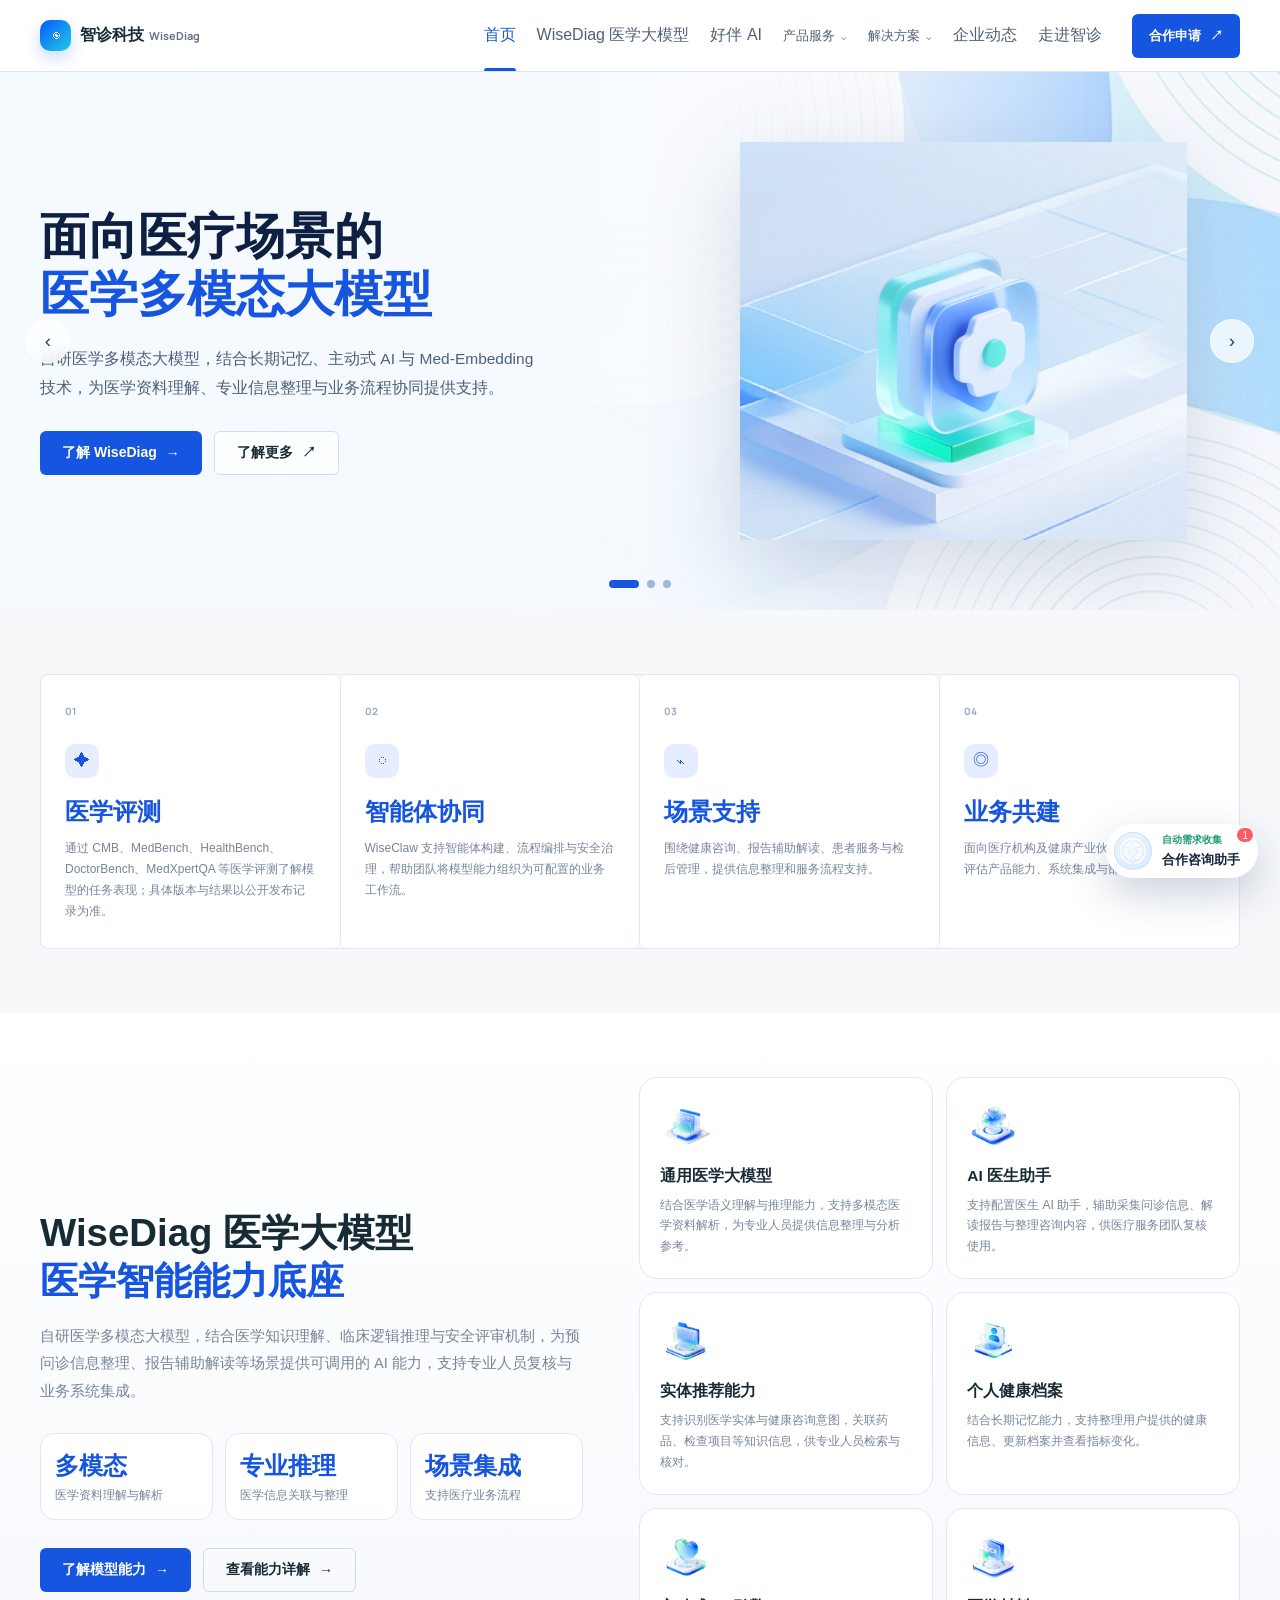
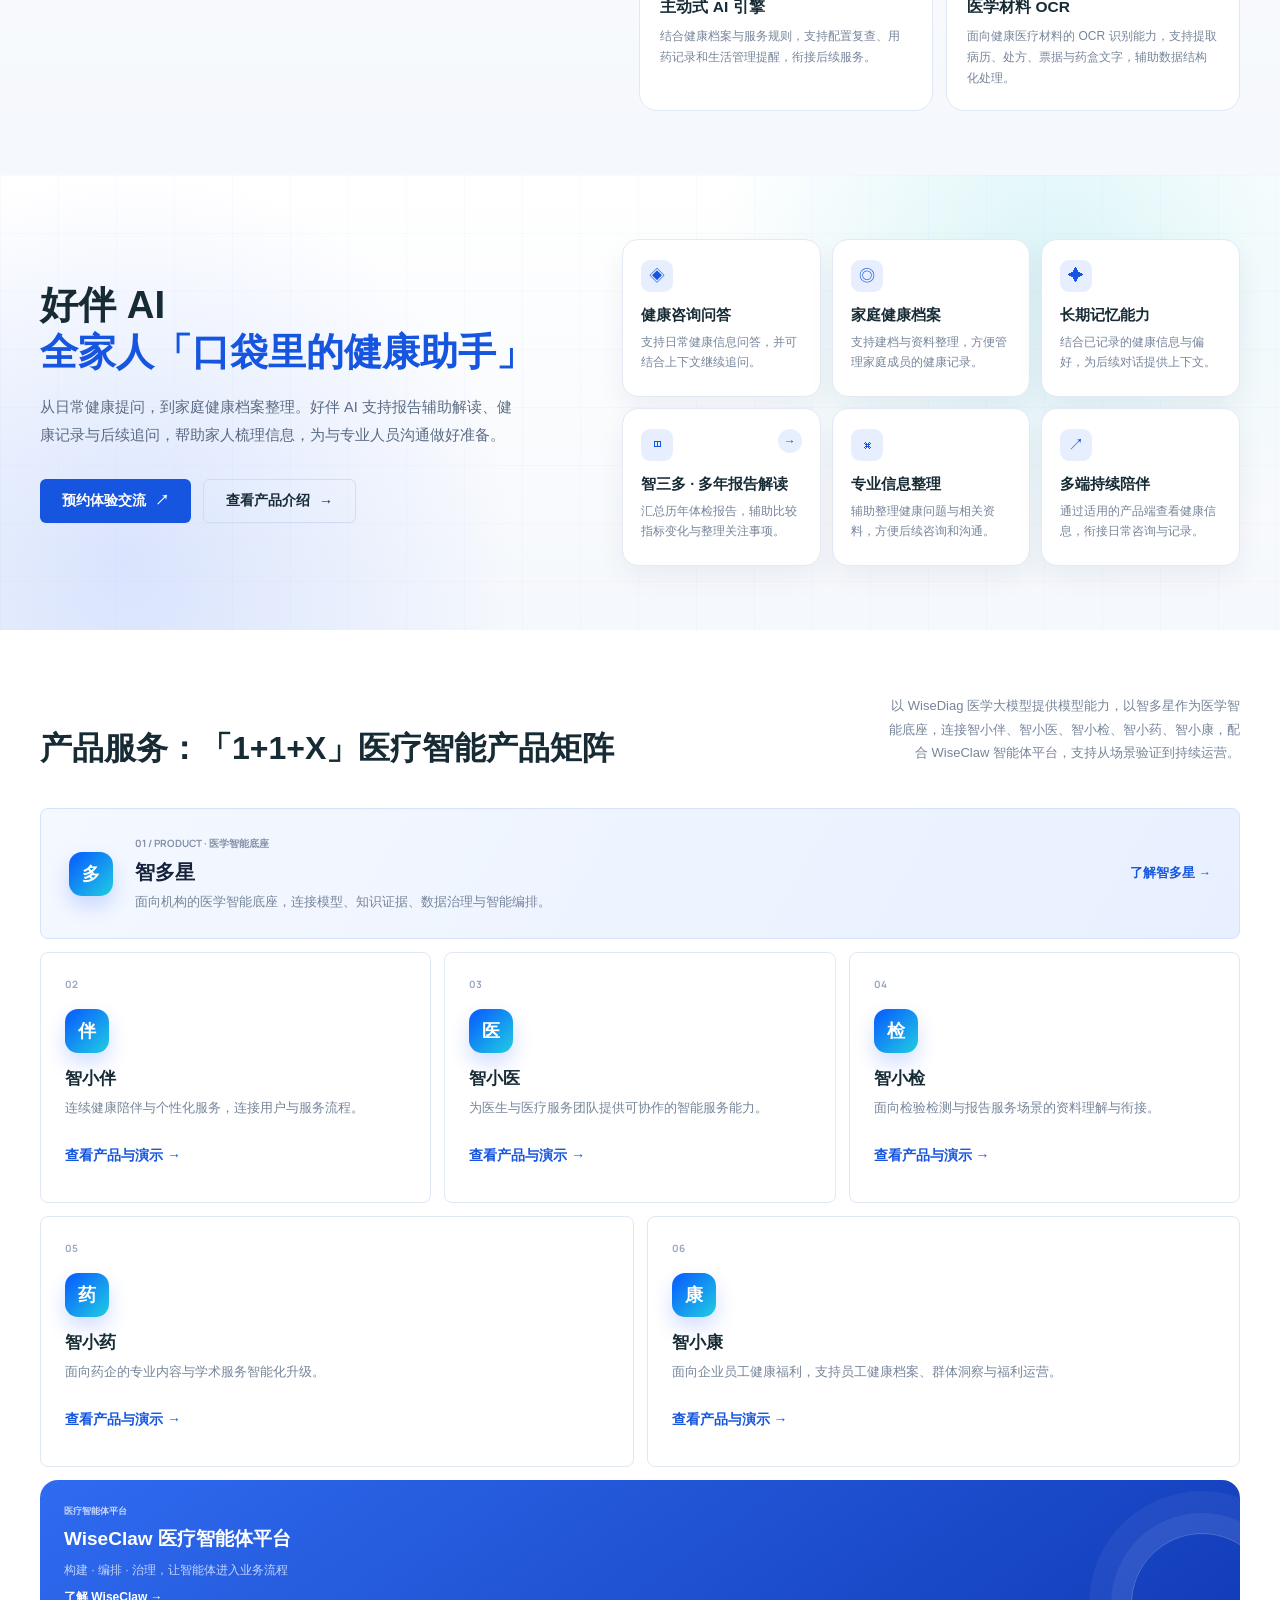
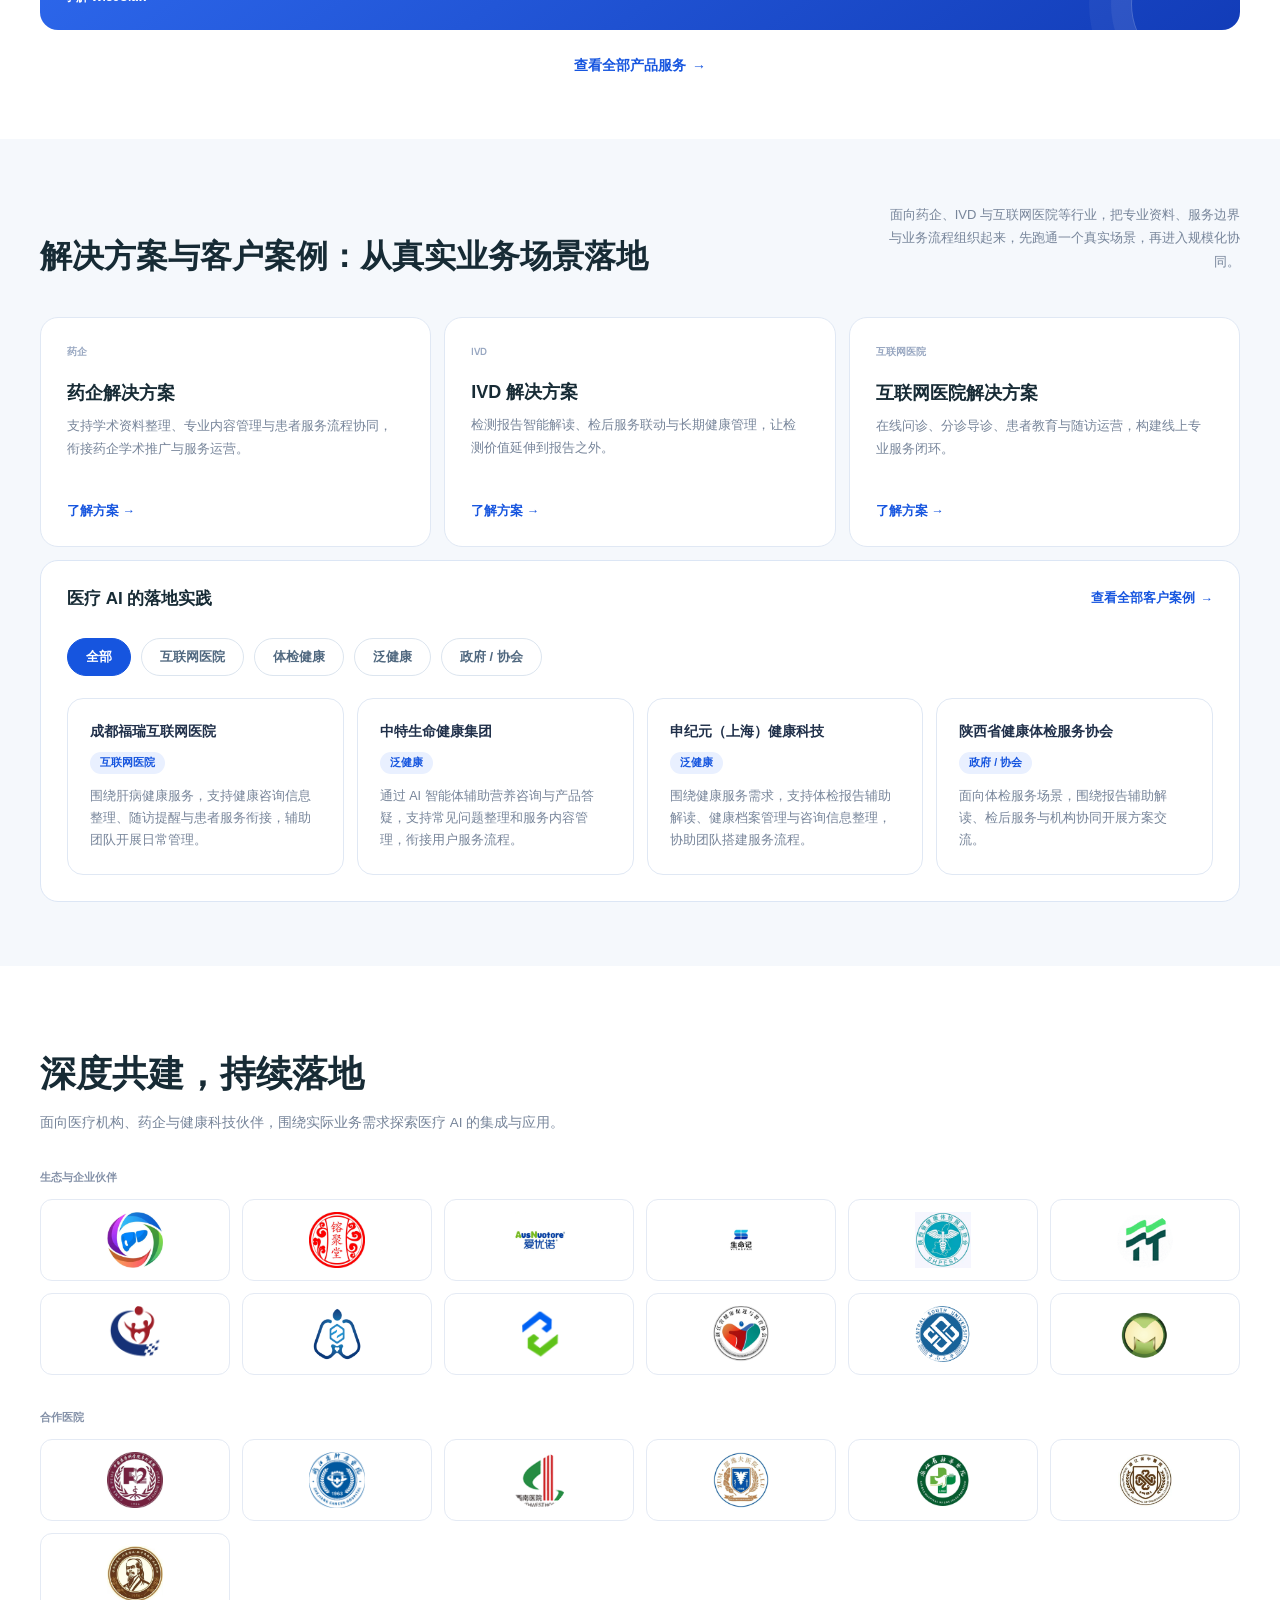
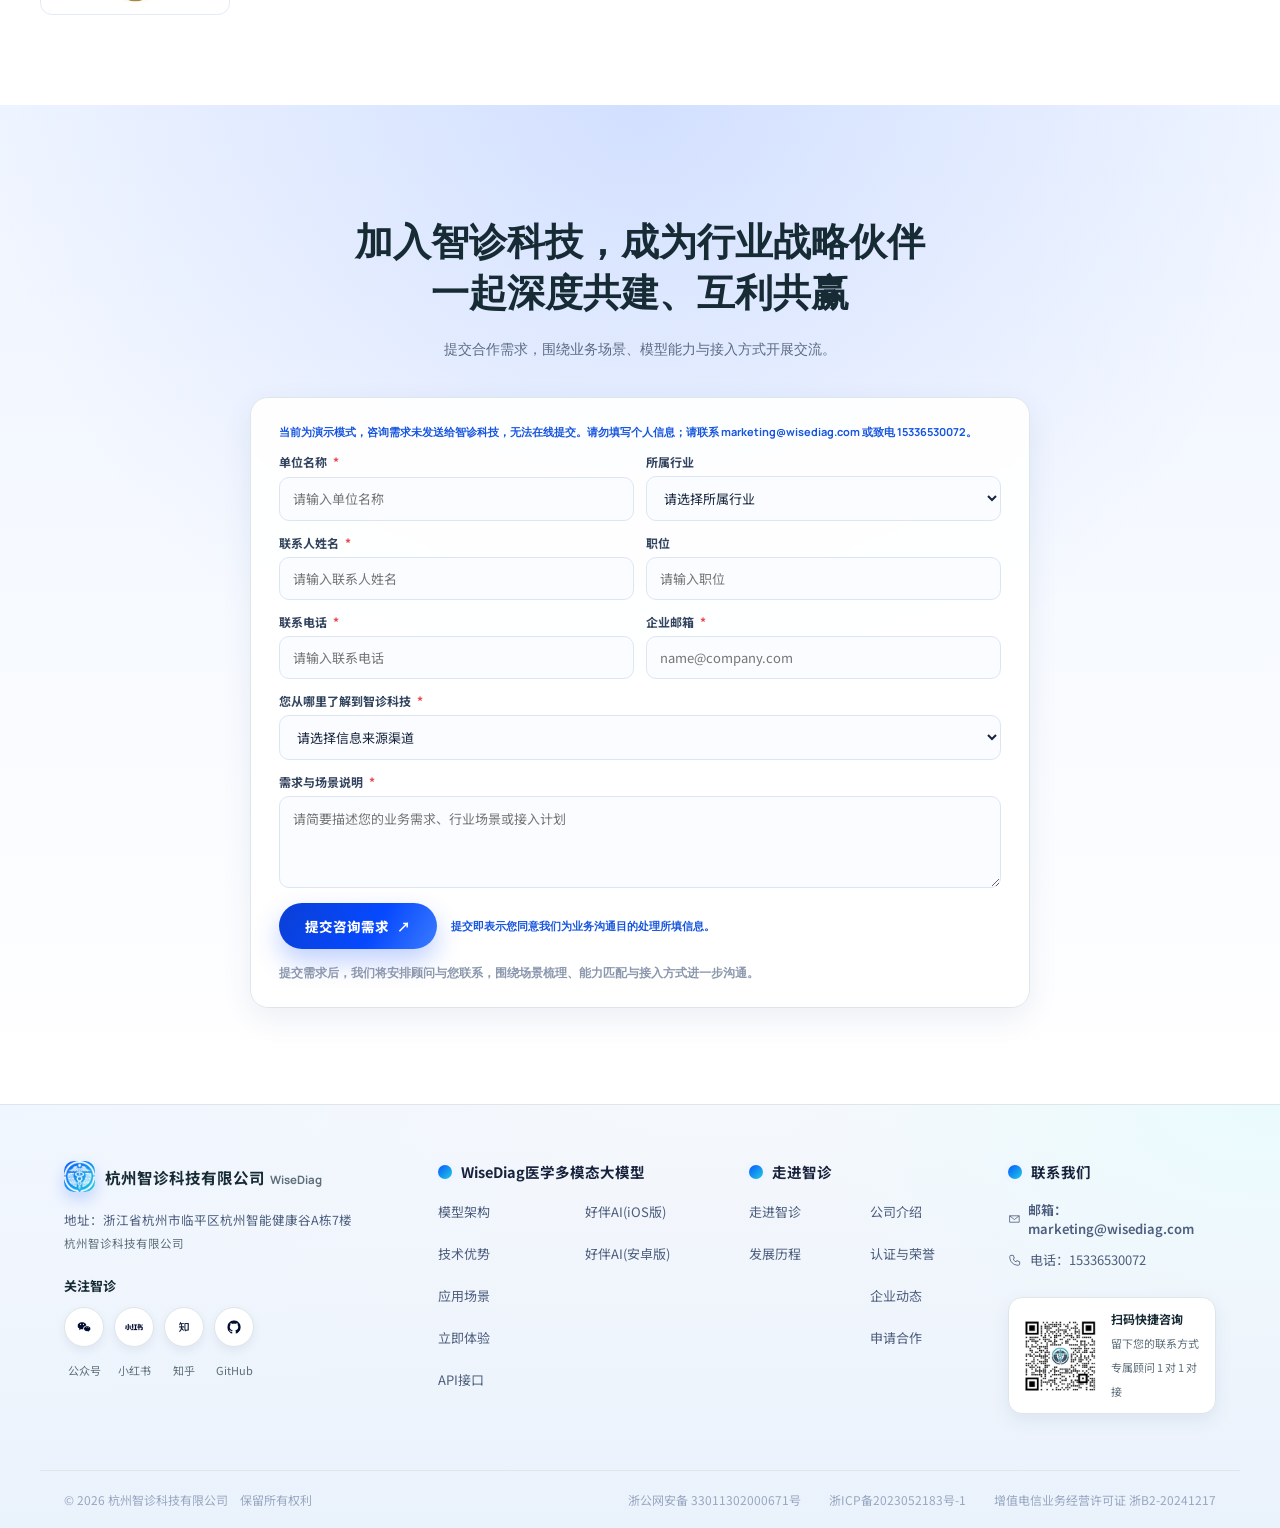
==== commit bc59ed46: "内容检查修复：产品顺序、口径统一、logo 错配、文案细节" ====
--- a/index.html
+++ b/index.html
@@ -102,7 +102,7 @@
           <div class="hc-copy" data-page-node-id="xfZo6DZMyRwaRyT8kvFEZj">
             
             <h1 data-page-node-id="zABfomHpeIN1k0i9Lhwjq4" style="">从医疗智能底座，<br data-page-node-id="1njBvawbnMixm0UUwHv5mF"><em data-page-node-id="kk6Hcd9MAlcb0EhssFfghf">到行业真实场景</em></h1>
-            <p class="hc-lede" data-page-node-id="s0pzECgUvHiFjlBM4rIRRh">围绕机构业务构建智多星、智小伴、智小医、智小检、智小药、智小康六个产品，并通过 WiseClaw 智能体平台，支持药企、IVD、互联网医院及企业员工健康福利等场景的集成与运营。</p>
+            <p class="hc-lede" data-page-node-id="s0pzECgUvHiFjlBM4rIRRh">以智多星为共享底座，提供智小伴、智小医、智小检、智小药、智小康五个应用产品，并通过 WiseClaw 智能体平台，支持药企、IVD、互联网医院及企业员工健康福利等场景的集成与运营。</p>
             <div class="hc-actions" data-page-node-id="6BheztKrUUWdA5HzIQnY1N"><a class="button primary" href="product-services.html" data-page-node-id="QWUAw3NnBrhDqmM0CfkrUy">查看产品服务 <span data-page-node-id="AGQMLg8D1uwee1fiiwhfgt">→</span></a><a class="button secondary" href="solutions.html" data-page-node-id="DrKPn5cqzx9JbwD9PvbagB">查看解决方案 <span data-page-node-id="Fg9iqozDRuYZV7y5bvT3u8">→</span></a></div>
             
           </div>
@@ -182,11 +182,11 @@
           <article data-page-node-id="ElK1SVXePErG1YEo92sqrE"><span data-page-node-id="u4x22ZGuaOajysL5MCBuab">02</span><div class="product-icon" data-page-node-id="BLsFEKLYGL4WHYnBKAlvO9">伴</div><h3 data-page-node-id="b8Pk3Gpq6lMHNTGpnrWi2P">智小伴</h3><p data-page-node-id="HiwzIE1h9T7EDdLlQDrrGo">连续健康陪伴与个性化服务，连接用户与服务流程。</p></article>
           <article data-page-node-id="Ora7eSJfTD1PB3bBahtrs0"><span data-page-node-id="KW54Cuh9V8Fedbms4o6c1I">03</span><div class="product-icon" data-page-node-id="k1s1VZwTeWrC02FrNzr4y8">医</div><h3 data-page-node-id="Sg3TS4DWIr0WTSOiiSIc8B">智小医</h3><p data-page-node-id="Mt4s7WHXkYnLBXIqPw9sWi">为医生与医疗服务团队提供可协作的智能服务能力。</p></article>
           <article data-page-node-id="BGTnmutvWOZuiFEoG6grFc"><span data-page-node-id="iF0C4Ng02Qvux2Ag8Vp2Rx">04</span><div class="product-icon" data-page-node-id="R5K3sxwlyHDH8MCrdncNZP">检</div><h3 data-page-node-id="s7hV2pgteuPRItwVb7UUo3">智小检</h3><p data-page-node-id="2XezKSHhlPoKiPDPY3RdUy">面向检验检测与报告服务场景的资料理解与衔接。</p></article>
-          <article data-page-node-id="X9XC7j2oRkibBmqOlaIyab"><span data-page-node-id="E3AvtLanK7LYjuiC0CftQF">05</span><div class="product-icon" data-page-node-id="VwSmWZeOwg1BNfDK1dz36l">康</div><h3 data-page-node-id="AtiiNvBJDh0iBMYwAczd0Z">智小康</h3><p data-page-node-id="fEFtHxV55KpH40Zn5qF9Do">面向企业员工健康福利，支持员工健康档案、群体洞察与福利运营。</p></article>
-          <article data-page-node-id="UpuUOFSAVEGiHxMjlVENHr"><span data-page-node-id="o1VqekJ9dBvikbIIEcvJdH">06</span><div class="product-icon" data-page-node-id="uhnoANkyerT8hU2e2oesrO">药</div><h3 data-page-node-id="1ahI2oLa4NKOUC0pLvK7ht">智小药</h3><p data-page-node-id="f9NpTNrOLdqlFOw6yhXKen">面向药企的专业内容与学术服务智能化升级。</p></article>
+          <article data-page-node-id="UpuUOFSAVEGiHxMjlVENHr"><span data-page-node-id="o1VqekJ9dBvikbIIEcvJdH">05</span><div class="product-icon" data-page-node-id="uhnoANkyerT8hU2e2oesrO">药</div><h3 data-page-node-id="1ahI2oLa4NKOUC0pLvK7ht">智小药</h3><p data-page-node-id="f9NpTNrOLdqlFOw6yhXKen">面向药企的专业内容与学术服务智能化升级。</p></article>
+          <article data-page-node-id="X9XC7j2oRkibBmqOlaIyab"><span data-page-node-id="E3AvtLanK7LYjuiC0CftQF">06</span><div class="product-icon" data-page-node-id="VwSmWZeOwg1BNfDK1dz36l">康</div><h3 data-page-node-id="AtiiNvBJDh0iBMYwAczd0Z">智小康</h3><p data-page-node-id="fEFtHxV55KpH40Zn5qF9Do">面向企业员工健康福利，支持员工健康档案、群体洞察与福利运营。</p></article>
         </div>
         <div class="home-platform-row" data-page-node-id="5A0uqrZZPo8MCJ3QdVCRFG">
-          <a class="home-platform wiseclaw" href="product-services.html#wiseclaw" data-page-node-id="GDMX66EJWNCRQvciZ1Crlx"><small data-page-node-id="70pUajv3odkVUtIYezSUIk">医疗 AGENT OS</small><strong data-page-node-id="oCuAKOe83SkXstGl7Myw4a">WiseClaw 医疗智能体平台</strong><p data-page-node-id="YqQ4pCo5VvpJdJV4ycgThV">构建 · 编排 · 治理，让智能体进入业务流程</p><em data-page-node-id="40qLy57mC7a1xXmoy6pFw7">了解 WiseClaw →</em></a>
+          <a class="home-platform wiseclaw" href="product-services.html#wiseclaw" data-page-node-id="GDMX66EJWNCRQvciZ1Crlx"><small data-page-node-id="70pUajv3odkVUtIYezSUIk">医疗智能体平台</small><strong data-page-node-id="oCuAKOe83SkXstGl7Myw4a">WiseClaw 医疗智能体平台</strong><p data-page-node-id="YqQ4pCo5VvpJdJV4ycgThV">构建 · 编排 · 治理，让智能体进入业务流程</p><em data-page-node-id="40qLy57mC7a1xXmoy6pFw7">了解 WiseClaw →</em></a>
         </div>
         <div class="section-more" data-page-node-id="1Uk7EoBlT1GSK2gkuoGZBT"><a class="text-link" href="product-services.html" data-page-node-id="VnXKoKvuE9GxjXc91P4Imw">查看全部产品服务 <span data-page-node-id="tydqRDEwvsKkcyVe830iSu">→</span></a></div>
       </div>
